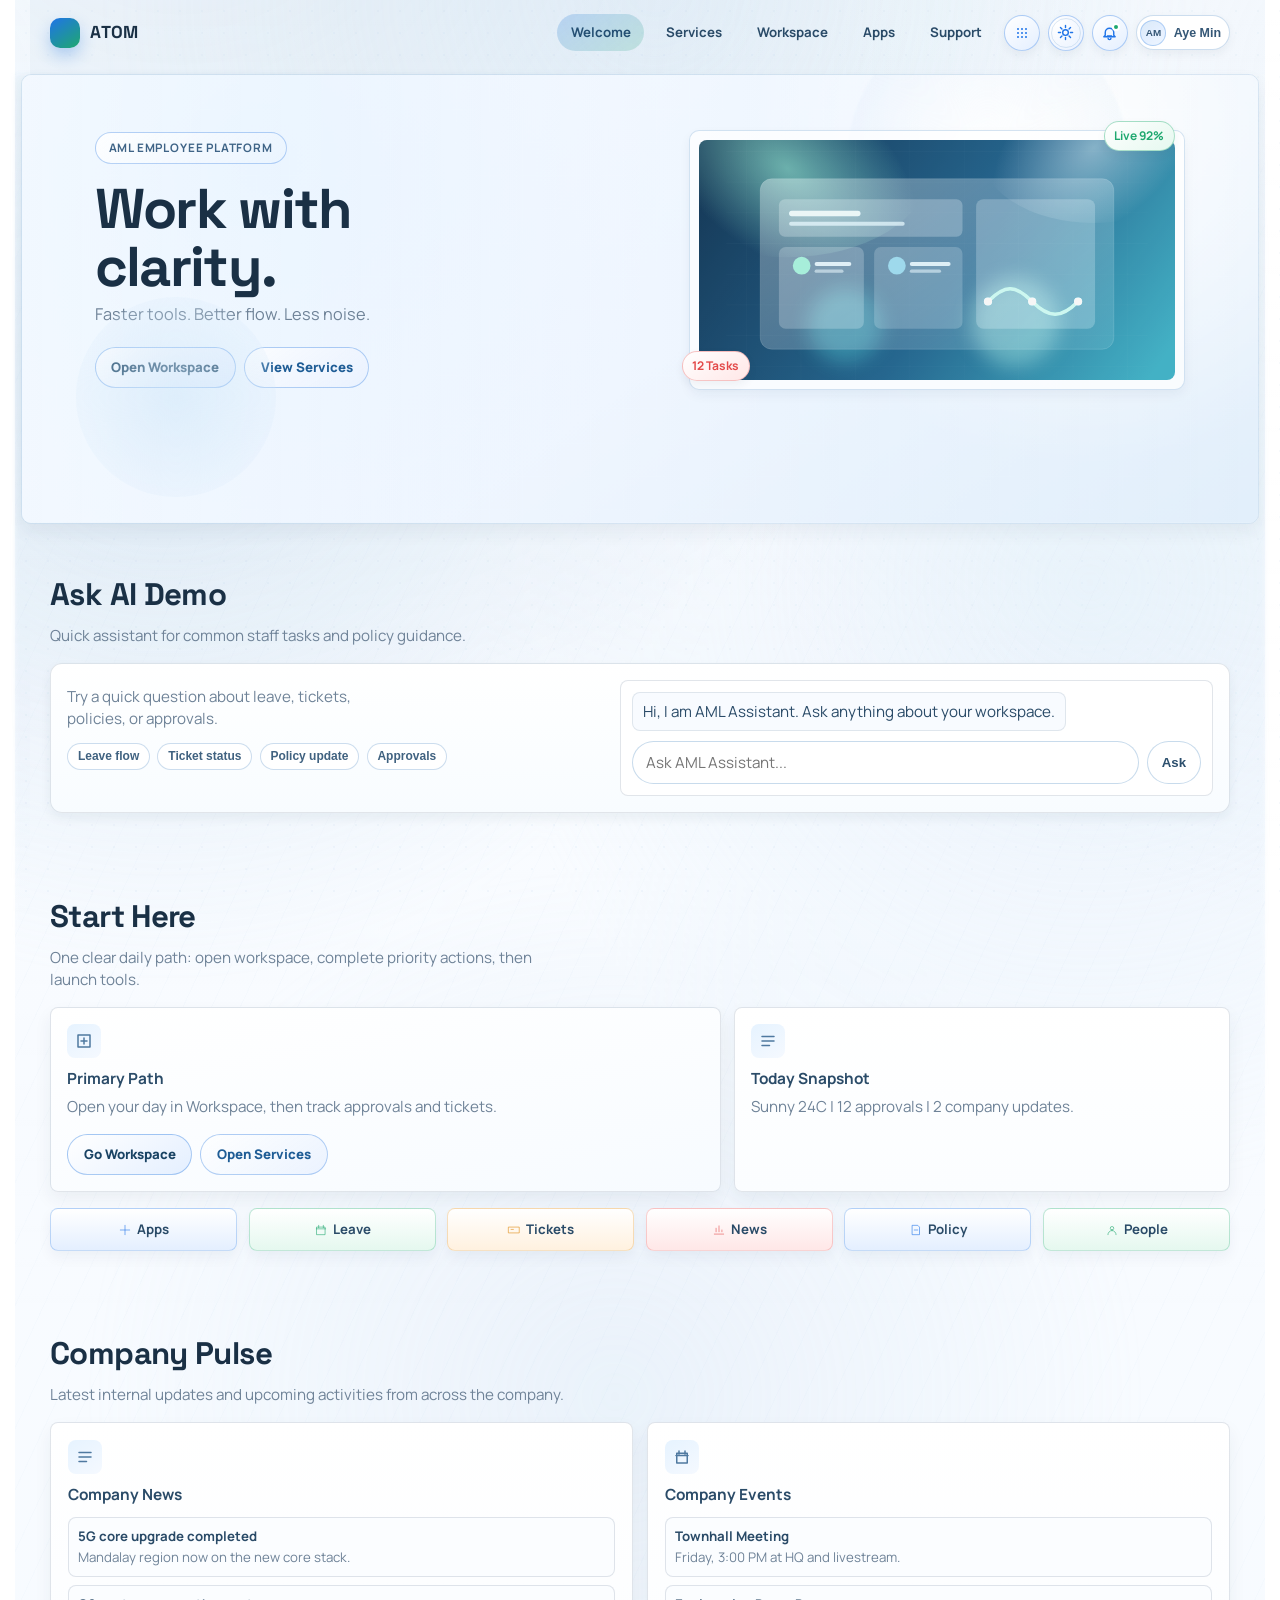
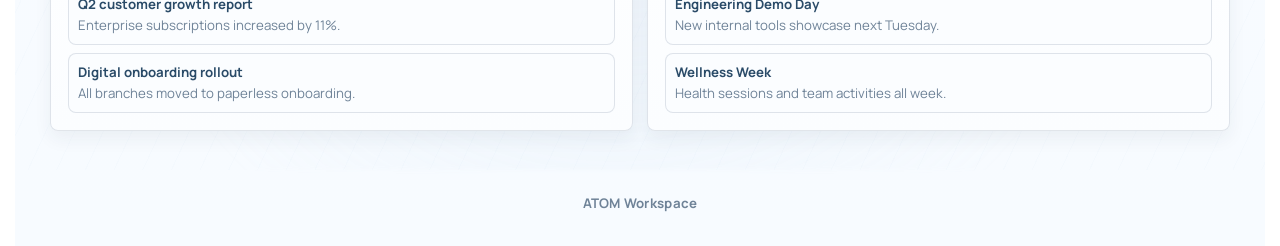
==== index.html @ 91ef8c48 "V1" ====
﻿<!DOCTYPE html>
<html lang="en">
<head>
  <meta charset="UTF-8" />
  <meta name="viewport" content="width=device-width, initial-scale=1.0" />
  <title>ATOM | Welcome</title>
  <link rel="preconnect" href="https://fonts.googleapis.com" />
  <link rel="preconnect" href="https://fonts.gstatic.com" crossorigin />
  <link href="https://fonts.googleapis.com/css2?family=Manrope:wght@500;600;700;800&family=Space+Grotesk:wght@600;700&display=swap" rel="stylesheet" />
  <link rel="stylesheet" href="styles.css" />
</head>
<body data-page="home">
  <header class="topbar" id="topbar">
    <div class="container nav-wrap">
      <a class="brand" href="index.html" aria-label="ATOM home">
        <span class="brand-mark" aria-hidden="true"></span>
        <span>ATOM</span>
      </a>
      <div class="nav-actions">
        <nav class="nav-links" aria-label="Main">
          <a data-link="home" href="index.html">Welcome</a>
          <a data-link="services" href="services.html">Services</a>
          <a data-link="workspace" href="workspace.html">Workspace</a>
          <a data-link="apps" href="apps.html">Apps</a>
          <a data-link="support" href="support.html">Support</a>
        </nav>
        <div class="nav-right" aria-label="Account">
          <button class="icon-btn" type="button" aria-label="Notifications">
            <svg viewBox="0 0 24 24"><path d="M15 17H9m9-1v-4a6 6 0 1 0-12 0v4l-2 2h16l-2-2z"/><path d="M10 20a2 2 0 0 0 4 0"/></svg>
            <span class="icon-badge" aria-hidden="true"></span>
          </button>
          <button class="profile-chip" type="button" aria-label="Profile">
            <span class="profile-avatar">AM</span>
            <span class="profile-name">Aye Min</span>
          </button>
        </div>
      </div>
    </div>
  </header>

  <main>
    <section class="hero">
      <div class="container hero-inner hero-grid" data-reveal>
        <div>
          <p class="eyebrow">AML Employee Platform</p>
          <h1>Work with clarity.</h1>
          <p class="lead">Faster tools. Better flow. Less noise.</p>
          <div class="hero-actions">
            <a class="btn btn-light" href="workspace.html">Open Workspace</a>
            <a class="btn btn-ghost" href="services.html">View Services</a>
          </div>
        </div>
        <div class="hero-visual" data-reveal>
          <img src="assets/hero-welcome.svg" alt="AML premium workspace illustration" />
          <span class="float-chip top">Live 92%</span>
          <span class="float-chip bottom">12 Tasks</span>
        </div>
      </div>
    </section>

    <section class="section section-priority" data-reveal>
      <div class="container">
        <h2>Ask AI Demo</h2>
        <p class="section-note">Quick assistant for common staff tasks and policy guidance.</p>
        <div class="ai-demo">
          <div class="ai-layout">
            <div class="ai-side">
              <p>Try a quick question about leave, tickets, policies, or approvals.</p>
              <div class="prompt-row">
                <button class="prompt-btn" data-ai-prompt="How do I submit leave?">Leave flow</button>
                <button class="prompt-btn" data-ai-prompt="What is my ticket status?">Ticket status</button>
                <button class="prompt-btn" data-ai-prompt="Show policy update.">Policy update</button>
                <button class="prompt-btn" data-ai-prompt="Any approvals pending?">Approvals</button>
              </div>
            </div>
            <div class="ai-chat">
              <div class="ai-log" data-ai-log>
                <div class="ai-msg bot">Hi, I am AML Assistant. Ask anything about your workspace.</div>
              </div>
              <form class="ai-form" data-ai-form>
                <input data-ai-input type="text" placeholder="Ask AML Assistant..." />
                <button type="submit">Ask</button>
              </form>
            </div>
          </div>
        </div>
      </div>
    </section>

    <section class="section section-standard" data-reveal>
      <div class="container">
        <h2>Start Here</h2>
        <p class="section-note">One clear daily path: open workspace, complete priority actions, then launch tools.</p>
        <div class="start-grid">
          <article class="card start-card tilt">
            <div class="icon-wrap">
              <svg viewBox="0 0 24 24"><path d="M4 4h16v16H4zM8 12h8M12 8v8"/></svg>
            </div>
            <h3>Primary Path</h3>
            <p>Open your day in Workspace, then track approvals and tickets.</p>
            <div class="card-actions">
              <a class="btn btn-light" href="workspace.html">Go Workspace</a>
              <a class="btn btn-ghost" href="services.html">Open Services</a>
            </div>
          </article>
          <article class="card tilt">
            <div class="icon-wrap">
              <svg viewBox="0 0 24 24"><path d="M4 6h16M4 12h16M4 18h10"/></svg>
            </div>
            <h3>Today Snapshot</h3>
            <p>Sunny 24C | 12 approvals | 2 company updates.</p>
          </article>
        </div>
        <div class="chips section-offset-sm">
          <span class="chip">
            <svg viewBox="0 0 24 24"><path d="M4 12h16M12 4v16"/></svg>
            Apps
          </span>
          <span class="chip">
            <svg viewBox="0 0 24 24"><path d="M8 4v4M16 4v4M4 10h16M5 7h14v13H5z"/></svg>
            Leave
          </span>
          <span class="chip">
            <svg viewBox="0 0 24 24"><path d="M3 7h18v10H3zM7 11h4"/></svg>
            Tickets
          </span>
          <span class="chip">
            <svg viewBox="0 0 24 24"><path d="M4 19h16M7 15V9M12 15V5M17 15v-3"/></svg>
            News
          </span>
          <span class="chip">
            <svg viewBox="0 0 24 24"><path d="M6 4h9l3 3v13H6zM9 12h6"/></svg>
            Policy
          </span>
          <span class="chip">
            <svg viewBox="0 0 24 24"><path d="M12 12a3 3 0 1 0 0-6 3 3 0 0 0 0 6zM5 20a7 7 0 0 1 14 0"/></svg>
            People
          </span>
        </div>
      </div>
    </section>

    <section class="section section-standard" data-reveal>
      <div class="container">
        <h2>Company Pulse</h2>
        <p class="section-note">Latest internal updates and upcoming activities from across the company.</p>
        <div class="pulse-grid">
          <article class="card pulse-card tilt">
            <div class="icon-wrap">
              <svg viewBox="0 0 24 24"><path d="M4 6h16M4 12h16M4 18h10"/></svg>
            </div>
            <h3>Company News</h3>
            <ul class="pulse-list">
              <li><strong>5G core upgrade completed</strong><span>Mandalay region now on the new core stack.</span></li>
              <li><strong>Q2 customer growth report</strong><span>Enterprise subscriptions increased by 11%.</span></li>
              <li><strong>Digital onboarding rollout</strong><span>All branches moved to paperless onboarding.</span></li>
            </ul>
          </article>
          <article class="card pulse-card tilt">
            <div class="icon-wrap">
              <svg viewBox="0 0 24 24"><path d="M8 4v4M16 4v4M4 10h16M5 7h14v13H5z"/></svg>
            </div>
            <h3>Company Events</h3>
            <ul class="pulse-list">
              <li><strong>Townhall Meeting</strong><span>Friday, 3:00 PM at HQ and livestream.</span></li>
              <li><strong>Engineering Demo Day</strong><span>New internal tools showcase next Tuesday.</span></li>
              <li><strong>Wellness Week</strong><span>Health sessions and team activities all week.</span></li>
            </ul>
          </article>
        </div>
      </div>
    </section>

  </main>

  <footer class="footer">
    <div class="container">
      <p>ATOM Workspace</p>
    </div>
  </footer>

  <script src="main.js"></script>
</body>
</html>
---- styles.css ----
﻿:root {
  color-scheme: light;
  --ink-950: #1a3045;
  --ink-800: #2a4b68;
  --muted: #6f8398;
  --bg: #f8fbff;
  --surface: #ffffff;
  --line: rgba(42, 75, 104, 0.14);
  --brand-a: #85afd6;
  --brand-b: #c9dff3;
  --brand-c: #eef6ff;
  --accent-1: #1f74e8;
  --accent-1-soft: #e4efff;
  --accent-2: #1fa86f;
  --accent-2-soft: #e5f8ef;
  --accent-3: #df8a12;
  --accent-3-soft: #fff1df;
  --accent-4: #e34a4a;
  --accent-4-soft: #ffe7e7;
  --shadow-lg: 0 12px 24px rgba(22, 44, 66, 0.08);
  --shadow-sm: 0 5px 12px rgba(22, 44, 66, 0.06);
  --radius-xl: 20px;
  --radius-lg: 12px;
  --radius-md: 8px;
  --radius-pill: 999px;
  --space-1: 0.25rem;
  --space-2: 0.5rem;
  --space-3: 0.75rem;
  --space-4: 1rem;
  --space-5: 1.25rem;
  --space-6: 1.5rem;
  --space-8: 2rem;
  --section-space: 2.5rem;
  --text-xs: 0.75rem;
  --text-sm: 0.83rem;
  --text-md: 0.95rem;
  --text-lg: 1.02rem;
  --max: 1180px;
}

* {
  box-sizing: border-box;
}

html,
body {
  margin: 0;
  padding: 0;
}

html {
  scroll-behavior: smooth;
  scrollbar-gutter: stable both-edges;
}

body {
  font-family: "Manrope", "Segoe UI", sans-serif;
  color: var(--ink-950);
  background:
    radial-gradient(circle at 10% -8%, rgba(133, 175, 214, 0.22), transparent 34%),
    radial-gradient(circle at 92% 4%, rgba(201, 223, 243, 0.26), transparent 33%),
    linear-gradient(180deg, #fcfeff 0%, var(--bg) 56%, #f7fbff 100%);
  background-size: 120% 120%, 120% 120%, 100% 100%;
  animation: bgShift 22s ease-in-out infinite alternate;
  line-height: 1.45;
  overflow-x: hidden;
}

body::before {
  content: "";
  position: fixed;
  inset: -24% -12% auto -12%;
  height: 46vh;
  background: radial-gradient(circle, rgba(180, 209, 235, 0.28), transparent 65%);
  filter: blur(28px);
  pointer-events: none;
  z-index: -1;
  will-change: transform;
  transform: translateZ(0);
}

body::after {
  content: "";
  position: fixed;
  inset: 0;
  background-image:
    linear-gradient(180deg, rgba(255, 255, 255, 0.2), rgba(255, 255, 255, 0)),
    radial-gradient(circle, rgba(133, 175, 214, 0.16) 1px, transparent 1px);
  background-size: 100% 100%, 22px 22px;
  opacity: 0.42;
  pointer-events: none;
  z-index: -1;
  animation: dotDrift 38s linear infinite;
  will-change: transform;
  transform: translateZ(0);
}

main {
  position: relative;
  isolation: isolate;
}

main::before {
  content: "";
  position: absolute;
  inset: 0;
  pointer-events: none;
  z-index: -1;
  background:
    radial-gradient(circle at 12% 18%, rgba(161, 197, 229, 0.3), transparent 34%),
    radial-gradient(circle at 86% 30%, rgba(202, 226, 245, 0.32), transparent 38%),
    radial-gradient(circle at 48% 78%, rgba(188, 213, 235, 0.22), transparent 36%);
  filter: blur(2px);
  animation: auroraFlow 28s ease-in-out infinite alternate;
  will-change: transform;
  transform: translateZ(0);
}

main::after {
  content: "";
  position: absolute;
  inset: 0;
  pointer-events: none;
  z-index: -1;
  background:
    linear-gradient(180deg, rgba(255, 255, 255, 0.28), rgba(255, 255, 255, 0) 74%),
    repeating-linear-gradient(
      115deg,
      rgba(133, 175, 214, 0.06) 0,
      rgba(133, 175, 214, 0.06) 1px,
      transparent 1px,
      transparent 26px
    );
  opacity: 0.5;
  animation: textureShift 46s linear infinite;
  will-change: transform;
  transform: translateZ(0);
}

html.theme-ready *,
html.theme-ready *::before,
html.theme-ready *::after {
  transition:
    background-color 260ms ease,
    color 260ms ease,
    border-color 260ms ease,
    box-shadow 260ms ease,
    filter 260ms ease;
}

body.is-scrolling::before,
body.is-scrolling::after,
body.is-scrolling main::before,
body.is-scrolling main::after,
body.is-scrolling .hero::before,
body.is-scrolling .hero-inner::before,
body.is-scrolling .hero-inner::after,
body.is-scrolling .float-chip,
body.is-scrolling .icon-wrap svg,
body.is-scrolling .chip svg,
body.is-scrolling .apps-btn svg circle {
  animation-play-state: paused !important;
}

body.is-scrolling .topbar.scrolled {
  backdrop-filter: none;
}

body.is-scrolling [data-reveal] {
  transition: none !important;
}

a {
  color: inherit;
  text-decoration: none;
}

p {
  font-size: var(--text-md);
}

.container {
  width: min(var(--max), calc(100% - 2.2rem));
  margin-inline: auto;
}

.topbar {
  position: sticky;
  top: 0;
  z-index: 30;
  padding: 0.9rem 0;
  transition: background-color 0.25s ease, box-shadow 0.25s ease, backdrop-filter 0.25s ease;
}

.topbar.scrolled {
  background: rgba(250, 253, 255, 0.9);
  backdrop-filter: saturate(112%) blur(2px);
  box-shadow: 0 10px 22px rgba(26, 48, 69, 0.08);
}

.nav-wrap {
  display: flex;
  align-items: center;
  justify-content: space-between;
  gap: 1rem;
}

.brand {
  display: inline-flex;
  align-items: center;
  gap: 0.65rem;
  font-family: "Space Grotesk", sans-serif;
  font-size: 1.08rem;
  font-weight: 700;
  letter-spacing: 0.02em;
}

.brand-mark {
  width: 30px;
  height: 30px;
  border-radius: 10px;
  background: linear-gradient(145deg, var(--accent-1), var(--accent-2));
  box-shadow: 0 8px 16px rgba(47, 125, 225, 0.32);
}

.nav-links {
  display: inline-flex;
  align-items: center;
  gap: 0.55rem;
}

.nav-actions {
  display: inline-flex;
  align-items: center;
  gap: 0.58rem;
}

.nav-links a {
  padding: 0.55rem 0.82rem;
  border-radius: var(--radius-pill);
  font-weight: 700;
  font-size: var(--text-sm);
  color: var(--ink-800);
  transition: background-color 0.2s ease, color 0.2s ease;
}

.nav-links a.active,
.nav-links a:hover {
  background: linear-gradient(145deg, rgba(47, 125, 225, 0.24), rgba(31, 168, 111, 0.18));
  color: #244f73;
}

.nav-right {
  display: inline-flex;
  align-items: center;
  gap: 0.5rem;
  position: relative;
}

.icon-btn {
  width: 36px;
  height: 36px;
  border-radius: var(--radius-pill);
  border: 1px solid rgba(47, 125, 225, 0.35);
  background: linear-gradient(145deg, #ffffff, var(--accent-1-soft));
  color: var(--accent-1);
  display: grid;
  place-items: center;
  position: relative;
  box-shadow: 0 4px 10px rgba(26, 48, 69, 0.06);
  cursor: pointer;
}

.icon-btn svg {
  width: 17px;
  height: 17px;
  stroke: currentColor;
  fill: none;
  stroke-width: 2;
  stroke-linecap: round;
  stroke-linejoin: round;
}

.icon-btn.bell-btn svg {
  transform-origin: top center;
  animation: bellWobble 3.4s ease-in-out infinite;
}

.icon-badge {
  position: absolute;
  width: 8px;
  height: 8px;
  top: 7px;
  right: 7px;
  border-radius: var(--radius-pill);
  background: var(--accent-2);
  border: 2px solid #fff;
}

.icon-btn.bell-btn .icon-badge {
  animation: badgePulse 2s ease-in-out infinite;
}

.apps-btn svg {
  width: 16px;
  height: 16px;
  fill: currentColor;
  stroke: none;
}

.apps-btn svg circle {
  animation: iconPulse 3.8s ease-in-out infinite;
}

.apps-btn svg circle:nth-child(2n) {
  animation-delay: 0.35s;
}

.theme-btn {
  overflow: hidden;
  background:
    radial-gradient(circle at 22% 24%, rgba(255, 255, 255, 0.95), rgba(232, 240, 255, 0.9)),
    linear-gradient(145deg, #ffffff, #f2f8ff);
}

.theme-btn::before {
  content: "";
  position: absolute;
  inset: 2px;
  border-radius: inherit;
  border: 1px solid rgba(133, 175, 214, 0.3);
  pointer-events: none;
  opacity: 0.95;
}

.theme-btn .theme-icon {
  transition: transform 320ms ease, opacity 320ms ease;
}

.theme-btn.switching .theme-icon {
  transform: rotate(130deg) scale(0.8);
  opacity: 0.45;
}

.theme-btn.switching::before {
  animation: iconPulse 0.45s ease;
}

.profile-chip {
  display: inline-flex;
  align-items: center;
  gap: 0.45rem;
  border: 1px solid rgba(133, 175, 214, 0.42);
  background: #fff;
  border-radius: var(--radius-pill);
  padding: 0.22rem 0.5rem 0.22rem 0.22rem;
  color: #355776;
  box-shadow: 0 4px 10px rgba(26, 48, 69, 0.06);
  cursor: pointer;
}

.profile-avatar {
  width: 26px;
  height: 26px;
  border-radius: var(--radius-pill);
  display: grid;
  place-items: center;
  font-size: 0.62rem;
  font-weight: 800;
  color: #355776;
  background: linear-gradient(145deg, #dbeaf8, var(--accent-1-soft) 52%, #eef6ff);
  border: 1px solid rgba(47, 125, 225, 0.3);
}

.profile-name {
  font-size: 0.78rem;
  font-weight: 700;
}

.nav-panel {
  position: absolute;
  top: calc(100% + 0.55rem);
  right: 0;
  width: 280px;
  border-radius: 8px;
  border: 1px solid rgba(133, 175, 214, 0.42);
  background: #ffffff;
  box-shadow: 0 10px 24px rgba(26, 48, 69, 0.1);
  padding: 0.58rem;
  display: grid;
  gap: 0.45rem;
  z-index: 60;
}

.nav-panel[hidden] {
  display: none;
}

.panel-title {
  margin: 0;
  padding: 0.25rem 0.35rem 0;
  font-size: var(--text-xs);
  font-weight: 800;
  letter-spacing: 0.04em;
  text-transform: uppercase;
  color: #6583a0;
}

.notif-item {
  border: 1px solid var(--line);
  border-radius: 7px;
  padding: 0.52rem 0.58rem;
  background: #fbfdff;
}

.notif-item strong {
  display: block;
  font-size: 0.82rem;
  color: #2b4c69;
}

.notif-item span {
  display: block;
  margin-top: 0.15rem;
  color: var(--muted);
  font-size: 0.77rem;
}

.menu-item {
  border: 1px solid var(--line);
  border-radius: 7px;
  background: #fff;
  color: #355776;
  text-align: left;
  padding: 0.56rem 0.62rem;
  font: inherit;
  font-size: var(--text-sm);
  font-weight: 700;
  cursor: pointer;
}

.menu-item:hover {
  background: #f4f9ff;
}

.apps-panel {
  width: 336px;
}

.apps-mini-grid {
  display: grid;
  grid-template-columns: repeat(3, minmax(0, 1fr));
  gap: 0.42rem;
}

.app-shortcut {
  display: flex;
  flex-direction: column;
  align-items: center;
  justify-content: center;
  gap: 0.28rem;
  border: 1px solid var(--line);
  border-radius: 8px;
  background: linear-gradient(180deg, #fbfdff 0%, #f6faff 100%);
  padding: 0.62rem 0.45rem;
  transition: transform 0.2s ease, background-color 0.2s ease, border-color 0.2s ease;
}

.app-shortcut:hover {
  transform: translateY(-1px);
  background: #eef7ff;
  border-color: rgba(47, 125, 225, 0.48);
}

.app-icon {
  width: 30px;
  height: 30px;
  border-radius: 7px;
  border: 1px solid rgba(47, 125, 225, 0.42);
  background: linear-gradient(145deg, var(--accent-1-soft), #f5faff);
  color: var(--accent-1);
  display: grid;
  place-items: center;
  font-size: 0.64rem;
  font-weight: 800;
  letter-spacing: 0.03em;
}

.app-label {
  color: var(--ink-800);
  font-size: 0.76rem;
  font-weight: 700;
  text-align: center;
  line-height: 1.2;
}

.app-desc {
  color: var(--muted);
  font-size: 0.68rem;
  line-height: 1.1;
}

.app-shortcut.compact {
  min-height: 90px;
}

.app-shortcut.compact .app-desc {
  display: none;
}

.apps-all-link {
  display: flex;
  text-align: center;
  justify-content: center;
}

.apps-board {
  border: 1px solid var(--line);
  background: linear-gradient(180deg, #ffffff 0%, #f9fcff 100%);
  border-radius: var(--radius-lg);
  padding: 1rem;
  box-shadow: var(--shadow-sm);
}

.apps-catalog {
  display: grid;
  grid-template-columns: repeat(5, minmax(0, 1fr));
  gap: 0.62rem;
}

.app-shortcut.large {
  min-height: 128px;
  padding: 0.86rem 0.55rem;
}

.app-shortcut.large .app-icon {
  width: 34px;
  height: 34px;
  font-size: 0.67rem;
}

.app-shortcut.large .app-label {
  font-size: 0.8rem;
}

.app-shortcut.large .app-desc {
  display: block;
  text-align: center;
}

.app-shortcut:nth-child(4n + 1) .app-icon {
  border-color: rgba(47, 125, 225, 0.44);
  background: linear-gradient(145deg, var(--accent-1-soft), #f5faff);
  color: var(--accent-1);
}

.app-shortcut:nth-child(4n + 2) .app-icon {
  border-color: rgba(31, 168, 111, 0.4);
  background: linear-gradient(145deg, var(--accent-2-soft), #f1fff8);
  color: var(--accent-2);
}

.app-shortcut:nth-child(4n + 3) .app-icon {
  border-color: rgba(220, 138, 26, 0.36);
  background: linear-gradient(145deg, var(--accent-3-soft), #fff8ef);
  color: var(--accent-3);
}

.app-shortcut:nth-child(4n + 4) .app-icon {
  border-color: rgba(226, 85, 85, 0.38);
  background: linear-gradient(145deg, var(--accent-4-soft), #fff3f3);
  color: var(--accent-4);
}

.hero {
  min-height: 50vh;
  border-radius: 10px;
  margin-top: 0.55rem;
  margin-inline: 0.35rem;
  overflow: hidden;
  box-shadow: 0 8px 18px rgba(26, 48, 69, 0.06);
  position: relative;
  isolation: isolate;
  border: 1px solid rgba(133, 175, 214, 0.24);
}

.hero::before {
  content: "";
  position: absolute;
  inset: 0;
  background:
    radial-gradient(circle at 20% 20%, rgba(232, 244, 255, 0.9), transparent 38%),
    radial-gradient(circle at 86% 12%, rgba(255, 255, 255, 0.9), transparent 30%),
    linear-gradient(145deg, #f7fbff 0%, #eef6ff 56%, #e2effb 100%);
  animation: heroDrift 24s ease-in-out infinite alternate;
  will-change: transform;
  transform: translateZ(0);
}

.hero::after {
  content: "";
  position: absolute;
  inset: 0;
  background: linear-gradient(90deg, rgba(255, 255, 255, 0.12), rgba(255, 255, 255, 0));
  pointer-events: none;
}

.hero-inner {
  position: relative;
  z-index: 1;
  color: var(--ink-950);
  padding: clamp(2.2rem, 4.3vw, 3.9rem) clamp(1.35rem, 3.8vw, 2.8rem);
}

.hero-inner::before,
.hero-inner::after {
  content: "";
  position: absolute;
  border-radius: 50%;
  pointer-events: none;
  z-index: 0;
  will-change: transform, opacity;
  transform: translateZ(0);
}

.hero-inner::before {
  width: clamp(150px, 22vw, 280px);
  height: clamp(150px, 22vw, 280px);
  right: clamp(4%, 8vw, 14%);
  top: clamp(-16%, -6vw, -6%);
  background: radial-gradient(circle, rgba(255, 255, 255, 0.8), rgba(182, 212, 239, 0.08) 70%);
  filter: blur(1px);
  animation: heroSpark 12s ease-in-out infinite;
}

.hero-inner::after {
  width: clamp(110px, 16vw, 200px);
  height: clamp(110px, 16vw, 200px);
  left: clamp(-4%, 2vw, 8%);
  bottom: clamp(-14%, -5vw, -2%);
  background: radial-gradient(circle, rgba(211, 232, 249, 0.62), rgba(211, 232, 249, 0));
  animation: heroSpark 14s ease-in-out infinite reverse;
}

.hero-grid {
  display: grid;
  grid-template-columns: 1.1fr 0.95fr;
  gap: 1.2rem;
  align-items: center;
  position: relative;
  z-index: 1;
}

.eyebrow {
  display: inline-flex;
  align-items: center;
  gap: 0.38rem;
  margin: 0;
  padding: 0.4rem 0.8rem;
  border-radius: var(--radius-pill);
  font-size: 0.73rem;
  font-weight: 700;
  letter-spacing: 0.07em;
  text-transform: uppercase;
  border: 1px solid rgba(47, 125, 225, 0.34);
  background: linear-gradient(145deg, rgba(255, 255, 255, 0.86), rgba(233, 243, 255, 0.72));
  color: #3f6487;
}

h1 {
  margin: 1rem 0 0.5rem;
  font-family: "Space Grotesk", sans-serif;
  font-size: clamp(2rem, 4.4vw, 3.5rem);
  letter-spacing: -0.03em;
  line-height: 1.03;
  max-width: 12ch;
}

.lead {
  margin: 0;
  max-width: 33ch;
  color: var(--muted);
  font-size: var(--text-lg);
}

.hero-actions {
  margin-top: var(--space-5);
  display: flex;
  flex-wrap: wrap;
  gap: var(--space-2);
}

.btn {
  display: inline-flex;
  align-items: center;
  justify-content: center;
  border-radius: var(--radius-pill);
  padding: 0.62rem 0.98rem;
  font-weight: 800;
  font-size: var(--text-sm);
  transition: transform 0.2s ease;
}

.btn:hover {
  transform: translateY(-1px);
}

.btn-light {
  color: #194364;
  background: linear-gradient(145deg, #ffffff, var(--accent-1-soft));
  border: 1px solid rgba(47, 125, 225, 0.4);
}

.btn-ghost {
  color: #1f5d96;
  border: 1px solid rgba(47, 125, 225, 0.36);
  background: linear-gradient(145deg, rgba(255, 255, 255, 0.72), rgba(232, 240, 255, 0.82));
}

.hero-visual {
  position: relative;
  border-radius: 10px;
  padding: 0.55rem;
  border: 1px solid rgba(133, 175, 214, 0.35);
  background: rgba(255, 255, 255, 0.7);
  box-shadow: 0 5px 12px rgba(26, 48, 69, 0.05);
}

.hero-visual img {
  width: 100%;
  height: 240px;
  object-fit: cover;
  border-radius: 8px;
  display: block;
  filter: saturate(0.6) hue-rotate(-8deg) brightness(1.1) contrast(0.93);
}

.float-chip {
  position: absolute;
  display: inline-flex;
  align-items: center;
  gap: 0.35rem;
  border-radius: var(--radius-pill);
  padding: 0.34rem 0.58rem;
  font-size: var(--text-xs);
  font-weight: 700;
  background: linear-gradient(145deg, rgba(255, 255, 255, 0.95), rgba(233, 243, 255, 0.86));
  color: #2c4d6b;
  border: 1px solid rgba(47, 125, 225, 0.34);
  box-shadow: 0 4px 10px rgba(26, 48, 69, 0.06);
  will-change: transform;
}

.float-chip.top {
  top: -10px;
  right: 10px;
  animation: chipFloatTop 7.2s ease-in-out infinite;
  color: var(--accent-2);
  border-color: rgba(31, 168, 111, 0.36);
  background: linear-gradient(145deg, #ffffff, var(--accent-2-soft));
}

.float-chip.bottom {
  bottom: 8px;
  left: -8px;
  animation: chipFloatBottom 8s ease-in-out infinite;
  animation-delay: 0.45s;
  color: var(--accent-4);
  border-color: rgba(226, 85, 85, 0.32);
  background: linear-gradient(145deg, #ffffff, var(--accent-4-soft));
}

.section {
  padding: var(--section-space) 0;
  content-visibility: auto;
  contain-intrinsic-size: 1px 760px;
}

.section-priority {
  padding-top: calc(var(--section-space) + var(--space-2));
}

.section-standard {
  padding-top: var(--section-space);
}

.section.roomy {
  padding-top: calc(var(--section-space) + var(--space-2));
}

h2 {
  margin: 0 0 var(--space-2);
  font-family: "Space Grotesk", sans-serif;
  font-size: clamp(1.38rem, 2.5vw, 1.95rem);
  letter-spacing: -0.02em;
}

.section-note {
  margin: 0 0 var(--space-4);
  color: var(--muted);
  font-size: var(--text-md);
  max-width: 58ch;
}

.grid {
  display: grid;
  gap: 0.85rem;
}

.cards-2 {
  grid-template-columns: repeat(2, minmax(0, 1fr));
}

.cards-3 {
  grid-template-columns: repeat(3, minmax(0, 1fr));
}

.cards-4 {
  grid-template-columns: repeat(4, minmax(0, 1fr));
}

.card {
  padding: 1rem;
  border-radius: var(--radius-md);
  background: linear-gradient(180deg, #ffffff 0%, #fbfdff 100%);
  border: 1px solid var(--line);
  box-shadow: 0 8px 18px rgba(26, 48, 69, 0.06);
  transition: transform 0.2s ease, box-shadow 0.2s ease;
}

.card:hover {
  transform: translateY(-2px);
  box-shadow: 0 12px 24px rgba(26, 48, 69, 0.1);
}

.icon-wrap {
  width: 34px;
  height: 34px;
  border-radius: 8px;
  display: grid;
  place-items: center;
  margin-bottom: 0.62rem;
  background: linear-gradient(145deg, #e6f3ff, #f5f9ff);
  color: #4f79a0;
}

.icon-wrap svg {
  width: 18px;
  height: 18px;
  stroke-width: 2;
  stroke: currentColor;
  fill: none;
  stroke-linecap: round;
  stroke-linejoin: round;
}

.grid .card:nth-child(odd) .icon-wrap svg {
  animation: iconFloat 5.6s ease-in-out infinite;
}

.grid .card:nth-child(3n) .icon-wrap svg {
  animation-delay: 0.9s;
}

.grid .card:nth-child(4n + 1) .icon-wrap {
  background: linear-gradient(145deg, var(--accent-1-soft), #dff0ff 60%, #f4fbff);
  color: var(--accent-1);
}

.grid .card:nth-child(4n + 2) .icon-wrap {
  background: linear-gradient(145deg, var(--accent-2-soft), #dcf8ee 60%, #f2fffb);
  color: var(--accent-2);
}

.grid .card:nth-child(4n + 3) .icon-wrap {
  background: linear-gradient(145deg, var(--accent-3-soft), #ffeede 60%, #fffaf4);
  color: var(--accent-3);
}

.grid .card:nth-child(4n + 4) .icon-wrap {
  background: linear-gradient(145deg, var(--accent-4-soft), #ffe9e9 60%, #fff7f7);
  color: var(--accent-4);
}

.card h3 {
  margin: 0;
  font-size: 0.96rem;
  color: var(--ink-800);
}

.card p {
  margin: 0.34rem 0 0;
  color: var(--muted);
  font-size: var(--text-md);
}

.chips {
  display: grid;
  grid-template-columns: repeat(6, minmax(0, 1fr));
  gap: 0.7rem;
}

.chip {
  padding: 0.68rem 0.66rem;
  border-radius: 8px;
  background: var(--surface);
  border: 1px solid var(--line);
  color: var(--ink-800);
  font-weight: 700;
  font-size: var(--text-sm);
  display: flex;
  align-items: center;
  justify-content: center;
  gap: 0.32rem;
  box-shadow: 0 6px 14px rgba(26, 48, 69, 0.05);
}

.chips .chip:nth-child(4n + 1) {
  background: linear-gradient(180deg, #ffffff, var(--accent-1-soft));
  border-color: rgba(47, 125, 225, 0.28);
}

.chips .chip:nth-child(4n + 2) {
  background: linear-gradient(180deg, #ffffff, var(--accent-2-soft));
  border-color: rgba(31, 168, 111, 0.27);
}

.chips .chip:nth-child(4n + 3) {
  background: linear-gradient(180deg, #ffffff, var(--accent-3-soft));
  border-color: rgba(220, 138, 26, 0.26);
}

.chips .chip:nth-child(4n + 4) {
  background: linear-gradient(180deg, #ffffff, var(--accent-4-soft));
  border-color: rgba(226, 85, 85, 0.26);
}

.chip svg {
  width: 14px;
  height: 14px;
  stroke: #6f92b2;
  fill: none;
  stroke-linecap: round;
  stroke-linejoin: round;
}

.chips .chip:nth-child(3n + 1) svg,
.chips .chip:nth-child(5n + 2) svg {
  animation: iconPulse 4.4s ease-in-out infinite;
}

.chips .chip:nth-child(5n + 2) svg {
  animation-delay: 0.6s;
}

.chips .chip:nth-child(4n + 1) svg {
  stroke: var(--accent-1);
}

.chips .chip:nth-child(4n + 2) svg {
  stroke: var(--accent-2);
}

.chips .chip:nth-child(4n + 3) svg {
  stroke: var(--accent-3);
}

.chips .chip:nth-child(4n + 4) svg {
  stroke: var(--accent-4);
}

.media-grid {
  display: grid;
  grid-template-columns: 1.1fr 0.9fr;
  gap: 0.85rem;
}

.start-grid {
  display: grid;
  grid-template-columns: 1.15fr 0.85fr;
  gap: 0.85rem;
}

.start-card {
  background: linear-gradient(170deg, #ffffff 0%, #f7fbff 100%);
}

.card-actions {
  margin-top: var(--space-4);
  display: flex;
  gap: var(--space-2);
  flex-wrap: wrap;
}

.section-offset-sm {
  margin-top: var(--space-4);
}

.pulse-grid {
  display: grid;
  grid-template-columns: repeat(2, minmax(0, 1fr));
  gap: 0.85rem;
}

.pulse-card {
  padding: 1.05rem;
}

.pulse-list {
  list-style: none;
  margin: 0.7rem 0 0;
  padding: 0;
  display: grid;
  gap: 0.52rem;
}

.pulse-list li {
  border: 1px solid var(--line);
  border-radius: 8px;
  padding: 0.54rem 0.58rem;
  background: #fbfdff;
}

.pulse-list li strong {
  display: block;
  color: var(--ink-800);
  font-size: var(--text-sm);
}

.pulse-list li span {
  display: block;
  margin-top: 0.12rem;
  color: var(--muted);
  font-size: var(--text-sm);
}

.media-card {
  border-radius: var(--radius-lg);
  overflow: hidden;
  border: 1px solid var(--line);
  box-shadow: var(--shadow-sm);
  background: #fff;
}

.media-card img {
  width: 100%;
  height: 220px;
  object-fit: cover;
  display: block;
  filter: saturate(0.7) brightness(1.06) contrast(0.95);
}

.media-copy {
  padding: 0.9rem 1rem 1rem;
}

.media-copy h3 {
  margin: 0;
  color: var(--ink-800);
  font-size: 0.96rem;
}

.media-copy p {
  margin: 0.32rem 0 0;
  color: var(--muted);
  font-size: var(--text-md);
}

.panel {
  padding: 1.2rem;
  border-radius: var(--radius-lg);
  background: linear-gradient(170deg, #ffffff 0%, #f6fbff 100%);
  border: 1px solid var(--line);
  box-shadow: var(--shadow-sm);
}

.panel h2 {
  margin: 0 0 var(--space-2);
}

.panel .section-note {
  margin: 0 0 var(--space-3);
  font-size: var(--text-sm);
  max-width: 40ch;
}

.panel p {
  margin: 0;
  color: var(--muted);
}

.map-stats {
  margin-top: 0.85rem;
  display: grid;
  grid-template-columns: repeat(2, minmax(0, 1fr));
  gap: 0.55rem;
}

.stat-pill {
  border: 1px solid var(--line);
  border-radius: 8px;
  background: #fbfdff;
  padding: 0.54rem 0.58rem;
}

.stat-pill strong {
  display: block;
  color: var(--ink-800);
  font-size: 1.02rem;
  line-height: 1.1;
}

.stat-pill span {
  display: block;
  margin-top: 0.1rem;
  color: var(--muted);
  font-size: var(--text-xs);
}

.meter {
  margin-top: 0.9rem;
  display: grid;
  gap: 0.5rem;
}

.meter div {
  height: 8px;
  border-radius: var(--radius-pill);
  background: rgba(26, 48, 69, 0.1);
  position: relative;
  overflow: hidden;
}

.meter span {
  position: absolute;
  inset: 0 auto 0 0;
  border-radius: inherit;
  background: linear-gradient(90deg, #8eb6da, #d3e6f6);
  animation: loadBar 1.6s ease;
}

.ai-demo {
  border-radius: var(--radius-lg);
  border: 1px solid var(--line);
  background: linear-gradient(180deg, #ffffff 0%, #f8fcff 100%);
  box-shadow: var(--shadow-sm);
  padding: 1rem;
}

.ai-layout {
  display: grid;
  grid-template-columns: 1fr 1.1fr;
  gap: 0.9rem;
  align-items: start;
}

.ai-side p {
  margin: 0.35rem 0 0;
  color: var(--muted);
  font-size: var(--text-md);
  max-width: 34ch;
}

.prompt-row {
  margin-top: 0.8rem;
  display: flex;
  flex-wrap: wrap;
  gap: 0.45rem;
}

.prompt-btn {
  border: 1px solid rgba(133, 175, 214, 0.42);
  background: #fff;
  color: #406280;
  border-radius: var(--radius-pill);
  padding: 0.36rem 0.62rem;
  font-size: var(--text-xs);
  font-weight: 700;
  cursor: pointer;
}

.prompt-btn:hover {
  background: rgba(133, 175, 214, 0.12);
}

.ai-chat {
  border-radius: 8px;
  border: 1px solid var(--line);
  background: #fff;
  padding: 0.7rem;
}

.ai-log {
  display: grid;
  gap: 0.5rem;
  max-height: 240px;
  overflow: auto;
  margin-bottom: 0.65rem;
}

.ai-msg {
  max-width: 90%;
  border-radius: 8px;
  padding: 0.48rem 0.62rem;
  font-size: var(--text-md);
  line-height: 1.4;
}

.ai-msg.user {
  margin-left: auto;
  background: #edf5fc;
  color: #2a4b68;
  border: 1px solid rgba(133, 175, 214, 0.35);
}

.ai-msg.bot {
  margin-right: auto;
  background: #f8fbff;
  color: var(--ink-800);
  border: 1px solid rgba(42, 75, 104, 0.12);
}

.ai-form {
  display: flex;
  gap: 0.5rem;
}

.ai-form input {
  width: 100%;
  border-radius: var(--radius-pill);
  border: 1px solid rgba(133, 175, 214, 0.45);
  background: #fff;
  padding: 0.58rem 0.8rem;
  font: inherit;
  font-size: var(--text-md);
  color: var(--ink-800);
  outline: none;
}

.ai-form input:focus {
  border-color: #94b9db;
  box-shadow: 0 0 0 3px rgba(148, 185, 219, 0.2);
}

.ai-form button {
  border: 1px solid rgba(133, 175, 214, 0.45);
  background: #fff;
  color: #2c4f6d;
  border-radius: var(--radius-pill);
  padding: 0.55rem 0.86rem;
  font-size: var(--text-sm);
  font-weight: 800;
  cursor: pointer;
}

.ai-form button:hover {
  background: #f1f7fd;
}

.footer {
  padding: 1.5rem 0 2rem;
}

.footer p {
  margin: 0;
  text-align: center;
  color: var(--muted);
  font-weight: 700;
  font-size: var(--text-sm);
  letter-spacing: 0.02em;
}

[data-reveal] {
  opacity: 0;
  transform: translateY(12px);
  transition: opacity 0.5s ease, transform 0.5s ease;
}

[data-reveal].show {
  opacity: 1;
  transform: translateY(0);
}

@keyframes bgShift {
  0% {
    background-position: 0% 0%, 100% 0%, 0% 0%;
  }
  100% {
    background-position: 5% 3%, 94% 2%, 0% 0%;
  }
}

@keyframes heroDrift {
  0% {
    transform: scale(1) translateX(0);
  }
  100% {
    transform: scale(1.03) translateX(-1%);
  }
}

@keyframes dotDrift {
  0% {
    transform: translate3d(0, 0, 0);
  }
  100% {
    transform: translate3d(-14px, 10px, 0);
  }
}

@keyframes auroraFlow {
  0% {
    transform: translate3d(0, 0, 0) scale(1);
  }
  100% {
    transform: translate3d(0, -26px, 0) scale(1.03);
  }
}

@keyframes textureShift {
  0% {
    transform: translate3d(0, 0, 0);
  }
  100% {
    transform: translate3d(-28px, 18px, 0);
  }
}

@keyframes loadBar {
  from {
    width: 0;
  }
}

@keyframes heroSpark {
  0%,
  100% {
    transform: translate3d(0, 0, 0) scale(1);
    opacity: 0.9;
  }
  50% {
    transform: translate3d(0, -6px, 0) scale(1.05);
    opacity: 0.62;
  }
}

@keyframes bellWobble {
  0%,
  84%,
  100% {
    transform: rotate(0deg);
  }
  88% {
    transform: rotate(-12deg);
  }
  92% {
    transform: rotate(10deg);
  }
  96% {
    transform: rotate(-6deg);
  }
}

@keyframes badgePulse {
  0%,
  100% {
    transform: scale(1);
    opacity: 1;
  }
  50% {
    transform: scale(1.15);
    opacity: 0.8;
  }
}

@keyframes iconFloat {
  0%,
  100% {
    transform: translateY(0);
  }
  50% {
    transform: translateY(-2px);
  }
}

@keyframes iconPulse {
  0%,
  100% {
    transform: scale(1);
  }
  50% {
    transform: scale(1.08);
  }
}

@keyframes chipFloatTop {
  0%,
  100% {
    transform: translate3d(0, 0, 0) rotate(0deg) scale(1);
  }
  20% {
    transform: translate3d(2px, -3px, 0) rotate(0.35deg) scale(1.008);
  }
  50% {
    transform: translate3d(0, -7px, 0) rotate(-0.25deg) scale(1.012);
  }
  80% {
    transform: translate3d(-2px, -3px, 0) rotate(0.2deg) scale(1.006);
  }
}

@keyframes chipFloatBottom {
  0%,
  100% {
    transform: translate3d(0, 0, 0) rotate(0deg) scale(1);
  }
  18% {
    transform: translate3d(-2px, 2px, 0) rotate(-0.3deg) scale(1.006);
  }
  50% {
    transform: translate3d(2px, -5px, 0) rotate(0.22deg) scale(1.012);
  }
  82% {
    transform: translate3d(3px, 1px, 0) rotate(-0.15deg) scale(1.006);
  }
}

[data-theme="dark"] {
  color-scheme: dark;
  --ink-950: #e3efff;
  --ink-800: #c9dbef;
  --muted: #98b0c9;
  --bg: #0b1321;
  --surface: #101a2b;
  --line: rgba(147, 179, 213, 0.24);
  --accent-1: #81b7ff;
  --accent-1-soft: #1e3558;
  --accent-2: #69d9a2;
  --accent-2-soft: #193a2f;
  --accent-3: #f6c06a;
  --accent-3-soft: #3f2f19;
  --accent-4: #ff8f8f;
  --accent-4-soft: #4a2525;
  --shadow-lg: 0 18px 36px rgba(2, 8, 14, 0.46);
  --shadow-sm: 0 8px 20px rgba(2, 8, 14, 0.34);
}

[data-theme="dark"] body {
  background:
    radial-gradient(circle at 10% -10%, rgba(82, 129, 176, 0.24), transparent 35%),
    radial-gradient(circle at 92% 6%, rgba(71, 109, 148, 0.24), transparent 32%),
    linear-gradient(180deg, #0a1220 0%, #0b1423 54%, #0a1320 100%);
}

[data-theme="dark"] body::before {
  background: radial-gradient(circle, rgba(57, 92, 126, 0.32), transparent 66%);
}

[data-theme="dark"] body::after {
  background-image:
    linear-gradient(180deg, rgba(10, 20, 33, 0.25), rgba(10, 20, 33, 0)),
    radial-gradient(circle, rgba(120, 153, 188, 0.18) 1px, transparent 1px);
  opacity: 0.2;
}

[data-theme="dark"] main::before {
  background:
    radial-gradient(circle at 14% 18%, rgba(64, 98, 130, 0.34), transparent 36%),
    radial-gradient(circle at 84% 28%, rgba(52, 82, 114, 0.32), transparent 38%),
    radial-gradient(circle at 48% 80%, rgba(39, 66, 92, 0.26), transparent 35%);
}

[data-theme="dark"] main::after {
  background:
    linear-gradient(180deg, rgba(9, 18, 30, 0.24), rgba(9, 18, 30, 0) 78%),
    repeating-linear-gradient(
      115deg,
      rgba(133, 168, 202, 0.08) 0,
      rgba(133, 168, 202, 0.08) 1px,
      transparent 1px,
      transparent 28px
    );
  opacity: 0.34;
}

[data-theme="dark"] .topbar.scrolled {
  background: rgba(10, 18, 30, 0.84);
  box-shadow: 0 10px 22px rgba(2, 8, 14, 0.45);
}

[data-theme="dark"] .brand-mark {
  background: linear-gradient(145deg, var(--accent-1), var(--accent-2));
  box-shadow: 0 8px 16px rgba(22, 43, 66, 0.6);
}

[data-theme="dark"] .nav-links a {
  color: #c3d8f0;
}

[data-theme="dark"] .nav-links a.active,
[data-theme="dark"] .nav-links a:hover {
  background: linear-gradient(145deg, rgba(126, 178, 255, 0.26), rgba(103, 214, 159, 0.2));
  color: #f2f8ff;
}

[data-theme="dark"] .icon-btn,
[data-theme="dark"] .profile-chip {
  background: linear-gradient(145deg, #0f1b2d, #132338);
  color: #cde0f5;
  border-color: rgba(134, 167, 201, 0.35);
  box-shadow: 0 6px 14px rgba(2, 8, 14, 0.45);
}

[data-theme="dark"] .profile-avatar {
  color: #dcecff;
  border-color: rgba(134, 167, 201, 0.35);
  background: linear-gradient(145deg, #294766, #1f3a55 58%, #274d63);
}

[data-theme="dark"] .icon-badge {
  background: #78c4ff;
  border-color: #102033;
}

[data-theme="dark"] .theme-btn .theme-icon {
  color: #d9ebff;
}

[data-theme="dark"] .theme-btn {
  background:
    radial-gradient(circle at 20% 22%, rgba(58, 86, 117, 0.75), rgba(17, 34, 52, 0.78)),
    linear-gradient(145deg, #122234, #14253b);
}

[data-theme="dark"] .theme-btn::before {
  border-color: rgba(126, 159, 193, 0.34);
}

[data-theme="dark"] .apps-btn svg {
  color: #d9ebff;
}

[data-theme="dark"] .nav-panel,
[data-theme="dark"] .media-card,
[data-theme="dark"] .panel,
[data-theme="dark"] .ai-demo,
[data-theme="dark"] .ai-chat,
[data-theme="dark"] .apps-board,
[data-theme="dark"] .card,
[data-theme="dark"] .chip {
  background: linear-gradient(170deg, #101c2d 0%, #0e1828 100%);
  border-color: var(--line);
  box-shadow: var(--shadow-sm);
}

[data-theme="dark"] .notif-item,
[data-theme="dark"] .menu-item,
[data-theme="dark"] .pulse-list li,
[data-theme="dark"] .stat-pill {
  background: #122133;
  border-color: var(--line);
}

[data-theme="dark"] .menu-item {
  color: #d0e4fa;
}

[data-theme="dark"] .menu-item:hover {
  background: #192b42;
}

[data-theme="dark"] .app-shortcut {
  background: linear-gradient(180deg, #112033 0%, #14263a 100%);
  border-color: var(--line);
}

[data-theme="dark"] .app-shortcut:hover {
  background: #1a2f47;
}

[data-theme="dark"] .app-icon {
  color: var(--accent-1);
  border-color: rgba(126, 178, 255, 0.34);
  background: linear-gradient(145deg, var(--accent-1-soft), #182d43);
}

[data-theme="dark"] .app-shortcut:nth-child(4n + 2) .app-icon {
  color: var(--accent-2);
  border-color: rgba(103, 214, 159, 0.36);
  background: linear-gradient(145deg, var(--accent-2-soft), #1a3329);
}

[data-theme="dark"] .app-shortcut:nth-child(4n + 3) .app-icon {
  color: var(--accent-3);
  border-color: rgba(244, 192, 109, 0.32);
  background: linear-gradient(145deg, var(--accent-3-soft), #3a2f1f);
}

[data-theme="dark"] .app-shortcut:nth-child(4n + 4) .app-icon {
  color: var(--accent-4);
  border-color: rgba(255, 154, 154, 0.34);
  background: linear-gradient(145deg, var(--accent-4-soft), #4f2929);
}

[data-theme="dark"] .app-label {
  color: #deedff;
}

[data-theme="dark"] .app-desc {
  color: #9eb7d2;
}

[data-theme="dark"] .panel-title,
[data-theme="dark"] .notif-item span,
[data-theme="dark"] .section-note {
  color: #9eb7d2;
}

[data-theme="dark"] .notif-item strong,
[data-theme="dark"] .menu-item,
[data-theme="dark"] .card h3,
[data-theme="dark"] .media-copy h3,
[data-theme="dark"] .stat-pill strong {
  color: #e0eeff;
}

[data-theme="dark"] .hero {
  border-color: rgba(119, 155, 191, 0.3);
  box-shadow: 0 14px 28px rgba(2, 8, 14, 0.45);
}

[data-theme="dark"] .hero::before {
  background:
    radial-gradient(circle at 18% 20%, rgba(66, 102, 137, 0.35), transparent 38%),
    radial-gradient(circle at 84% 12%, rgba(118, 149, 184, 0.2), transparent 30%),
    linear-gradient(145deg, #111f32 0%, #13243a 56%, #0f1d2f 100%);
}

[data-theme="dark"] .hero::after {
  background: linear-gradient(90deg, rgba(255, 255, 255, 0.06), rgba(255, 255, 255, 0));
}

[data-theme="dark"] .hero-inner::before {
  background: radial-gradient(circle, rgba(111, 148, 183, 0.36), rgba(111, 148, 183, 0) 70%);
}

[data-theme="dark"] .hero-inner::after {
  background: radial-gradient(circle, rgba(84, 121, 156, 0.34), rgba(84, 121, 156, 0));
}

[data-theme="dark"] .eyebrow {
  border-color: rgba(134, 167, 201, 0.42);
  background: rgba(14, 30, 47, 0.7);
  color: #bfd6ee;
}

[data-theme="dark"] .lead,
[data-theme="dark"] .card p,
[data-theme="dark"] .media-copy p,
[data-theme="dark"] .ai-side p,
[data-theme="dark"] .panel p,
[data-theme="dark"] .pulse-list li span,
[data-theme="dark"] .stat-pill span,
[data-theme="dark"] .footer p {
  color: #9eb7d0;
}

[data-theme="dark"] .btn-light {
  color: #0f2c48;
  background: linear-gradient(145deg, #f3f9ff, #d9ebff);
  border-color: rgba(157, 204, 242, 0.74);
}

[data-theme="dark"] .btn-ghost {
  color: #d8ebff;
  background: linear-gradient(145deg, rgba(29, 52, 79, 0.76), rgba(24, 44, 68, 0.72));
  border-color: rgba(126, 178, 255, 0.44);
}

[data-theme="dark"] .hero-visual {
  background: rgba(14, 28, 43, 0.75);
  border-color: rgba(125, 160, 196, 0.34);
}

[data-theme="dark"] .hero-visual img {
  filter: saturate(0.78) hue-rotate(-4deg) brightness(0.9) contrast(1.05);
}

[data-theme="dark"] .float-chip {
  background: linear-gradient(145deg, rgba(17, 34, 52, 0.92), rgba(26, 45, 66, 0.88));
  color: #d3e6fb;
  border-color: rgba(126, 178, 255, 0.38);
}

[data-theme="dark"] .float-chip.top {
  color: var(--accent-2);
  border-color: rgba(103, 214, 159, 0.36);
}

[data-theme="dark"] .float-chip.bottom {
  color: var(--accent-4);
  border-color: rgba(255, 154, 154, 0.34);
}

[data-theme="dark"] .grid .card:nth-child(4n + 1) .icon-wrap {
  background: linear-gradient(145deg, var(--accent-1-soft), #1b2f45);
  color: var(--accent-1);
}

[data-theme="dark"] .grid .card:nth-child(4n + 2) .icon-wrap {
  background: linear-gradient(145deg, var(--accent-2-soft), #17312d);
  color: var(--accent-2);
}

[data-theme="dark"] .grid .card:nth-child(4n + 3) .icon-wrap {
  background: linear-gradient(145deg, var(--accent-3-soft), #30261d);
  color: var(--accent-3);
}

[data-theme="dark"] .grid .card:nth-child(4n + 4) .icon-wrap {
  background: linear-gradient(145deg, var(--accent-4-soft), #412222);
  color: var(--accent-4);
}

[data-theme="dark"] .chips .chip:nth-child(4n + 1) {
  background: linear-gradient(170deg, #101c2d 0%, #183149 100%);
  border-color: rgba(126, 178, 255, 0.32);
}

[data-theme="dark"] .chips .chip:nth-child(4n + 2) {
  background: linear-gradient(170deg, #101c2d 0%, #17342f 100%);
  border-color: rgba(103, 214, 159, 0.3);
}

[data-theme="dark"] .chips .chip:nth-child(4n + 3) {
  background: linear-gradient(170deg, #101c2d 0%, #35291d 100%);
  border-color: rgba(244, 192, 109, 0.28);
}

[data-theme="dark"] .chips .chip:nth-child(4n + 4) {
  background: linear-gradient(170deg, #101c2d 0%, #442424 100%);
  border-color: rgba(255, 154, 154, 0.28);
}

[data-theme="dark"] .chips .chip:nth-child(4n + 1) svg {
  stroke: var(--accent-1);
}

[data-theme="dark"] .chips .chip:nth-child(4n + 2) svg {
  stroke: var(--accent-2);
}

[data-theme="dark"] .chips .chip:nth-child(4n + 3) svg {
  stroke: var(--accent-3);
}

[data-theme="dark"] .chips .chip:nth-child(4n + 4) svg {
  stroke: var(--accent-4);
}

[data-theme="dark"] .ai-msg.user {
  background: #203854;
  color: #dbecff;
  border-color: rgba(120, 157, 195, 0.44);
}

[data-theme="dark"] .ai-msg.bot {
  background: #152638;
  color: #d2e4f7;
  border-color: rgba(119, 156, 194, 0.32);
}

[data-theme="dark"] .ai-form input,
[data-theme="dark"] .ai-form button,
[data-theme="dark"] .prompt-btn {
  background: #102133;
  color: #d4e8fe;
  border-color: rgba(127, 162, 198, 0.4);
}

[data-theme="dark"] .ai-form button:hover,
[data-theme="dark"] .prompt-btn:hover {
  background: #183047;
}

@media (max-width: 980px) {
  body::before {
    filter: blur(26px);
  }

  main::after {
    opacity: 0.32;
    animation-duration: 40s;
  }

  .hero-grid,
  .media-grid,
  .ai-layout,
  .start-grid,
  .pulse-grid {
    grid-template-columns: 1fr;
  }

  .cards-4 {
    grid-template-columns: repeat(2, minmax(0, 1fr));
  }

  .cards-3 {
    grid-template-columns: repeat(2, minmax(0, 1fr));
  }

  .chips {
    grid-template-columns: repeat(3, minmax(0, 1fr));
  }

  .apps-catalog {
    grid-template-columns: repeat(3, minmax(0, 1fr));
  }

  .hero-visual img {
    height: 210px;
  }
}

@media (max-width: 680px) {
  .container {
    width: min(var(--max), calc(100% - 1.2rem));
  }

  .nav-links {
    flex-wrap: wrap;
    justify-content: flex-end;
    gap: 0.34rem;
  }

  .nav-actions {
    gap: 0.4rem;
  }

  .nav-links a {
    padding: 0.46rem 0.66rem;
    font-size: 0.77rem;
  }

  .profile-name {
    display: none;
  }

  .profile-chip {
    padding-right: 0.22rem;
  }

  .nav-panel {
    width: min(280px, calc(100vw - 1.2rem));
    right: -0.2rem;
  }

  .apps-panel {
    width: min(336px, calc(100vw - 1.2rem));
  }

  .hero {
    min-height: 44vh;
    border-radius: 8px;
    margin-inline: 0.16rem;
  }

  .hero-inner {
    padding: 1.95rem 1rem;
  }

  .section,
  .section.roomy {
    padding: var(--space-8) 0;
  }

  .cards-4,
  .cards-3,
  .cards-2,
  .chips,
  .apps-catalog {
    grid-template-columns: 1fr;
  }

  .map-stats {
    grid-template-columns: 1fr;
  }

  .media-card img {
    height: 180px;
  }
}

@media (prefers-reduced-motion: reduce) {
  html {
    scroll-behavior: auto;
  }

  * {
    animation-duration: 0.01ms !important;
    animation-iteration-count: 1 !important;
    transition-duration: 0.01ms !important;
  }
}
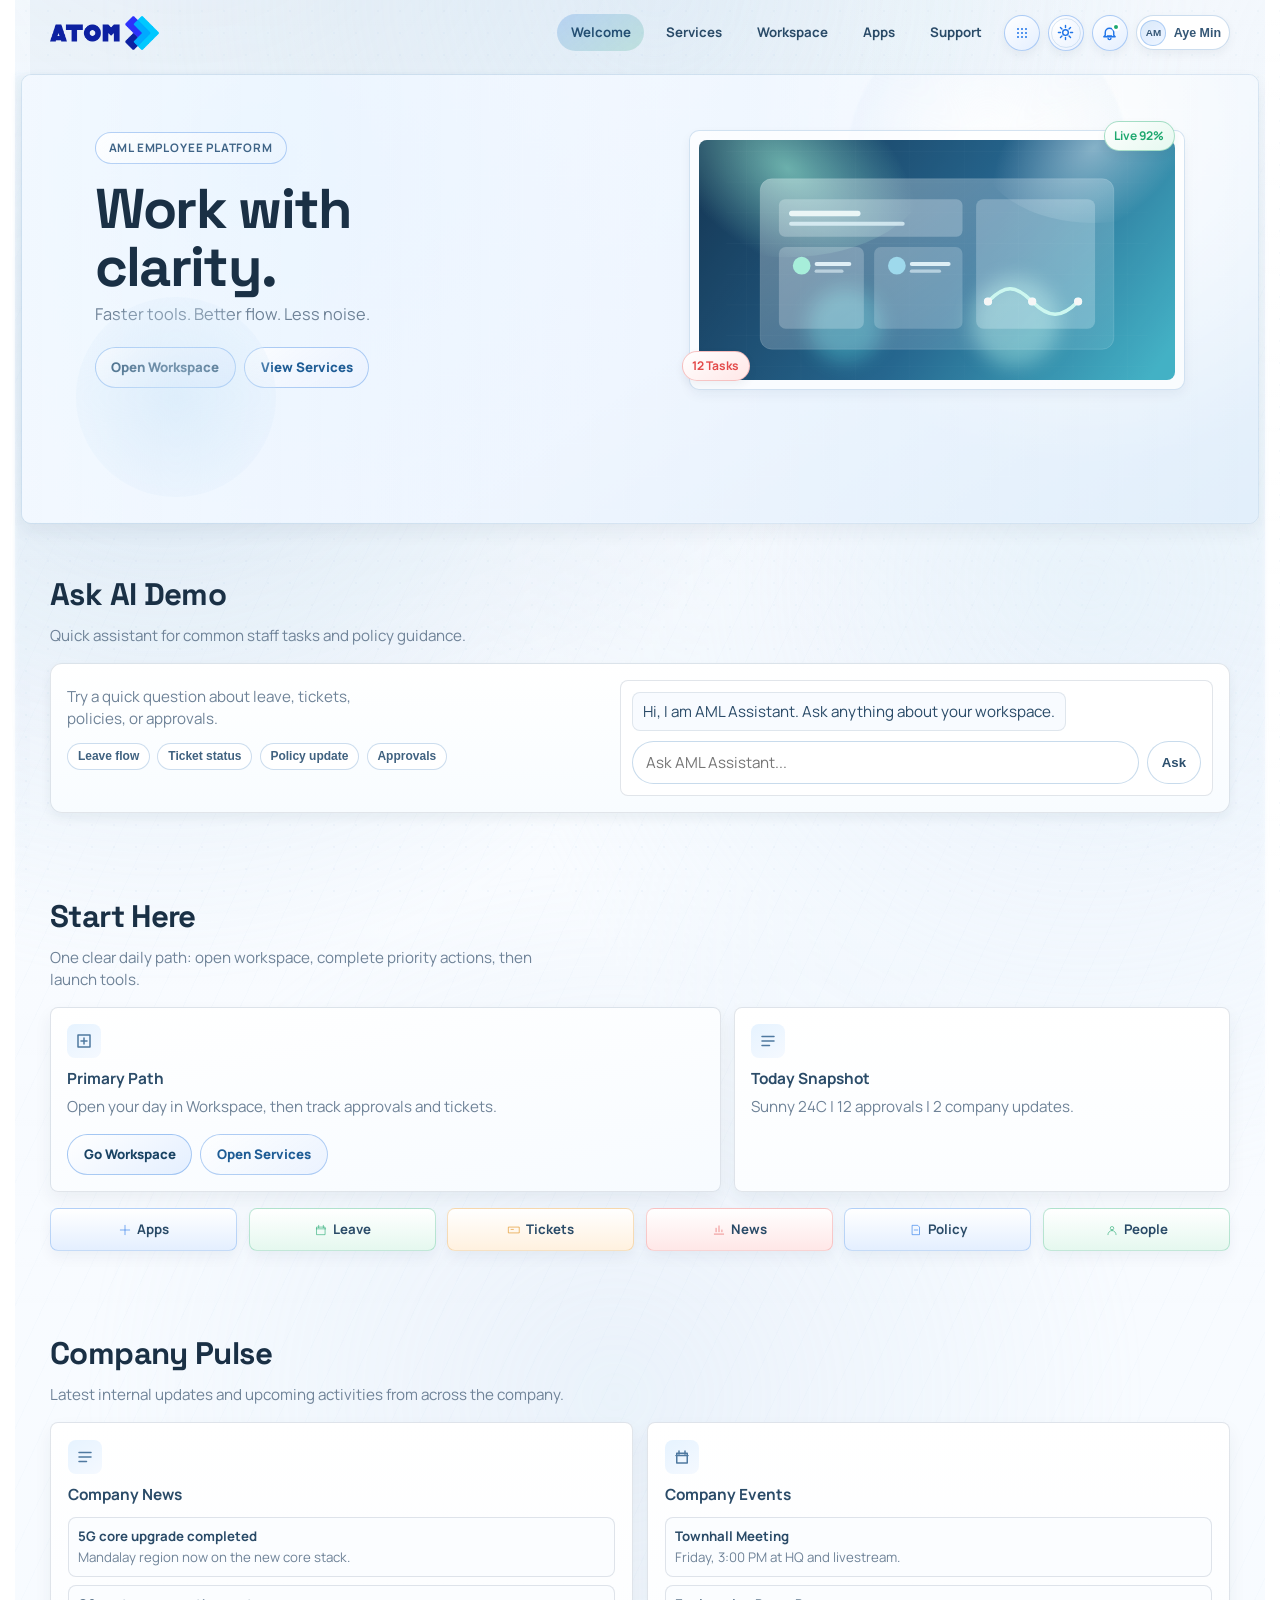
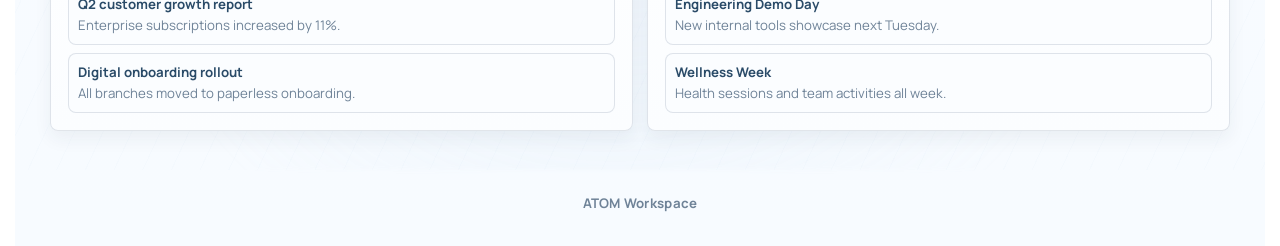
==== commit f10ce569: "Use PNG logo in site navigation" ====
--- a/index.html
+++ b/index.html
@@ -13,8 +13,7 @@
   <header class="topbar" id="topbar">
     <div class="container nav-wrap">
       <a class="brand" href="index.html" aria-label="ATOM home">
-        <span class="brand-mark" aria-hidden="true"></span>
-        <span>ATOM</span>
+        <img class="brand-logo" src="assets/logo.png" alt="ATOM" />
       </a>
       <div class="nav-actions">
         <nav class="nav-links" aria-label="Main">
--- a/styles.css
+++ b/styles.css
@@ -208,19 +208,12 @@
 .brand {
   display: inline-flex;
   align-items: center;
-  gap: 0.65rem;
-  font-family: "Space Grotesk", sans-serif;
-  font-size: 1.08rem;
-  font-weight: 700;
-  letter-spacing: 0.02em;
-}
-
-.brand-mark {
-  width: 30px;
-  height: 30px;
-  border-radius: 10px;
-  background: linear-gradient(145deg, var(--accent-1), var(--accent-2));
-  box-shadow: 0 8px 16px rgba(47, 125, 225, 0.32);
+}
+
+.brand-logo {
+  display: block;
+  width: auto;
+  height: 34px;
 }
 
 .nav-links {
@@ -1488,9 +1481,8 @@
   box-shadow: 0 10px 22px rgba(2, 8, 14, 0.45);
 }
 
-[data-theme="dark"] .brand-mark {
-  background: linear-gradient(145deg, var(--accent-1), var(--accent-2));
-  box-shadow: 0 8px 16px rgba(22, 43, 66, 0.6);
+[data-theme="dark"] .brand-logo {
+  filter: drop-shadow(0 8px 16px rgba(22, 43, 66, 0.35));
 }
 
 [data-theme="dark"] .nav-links a {
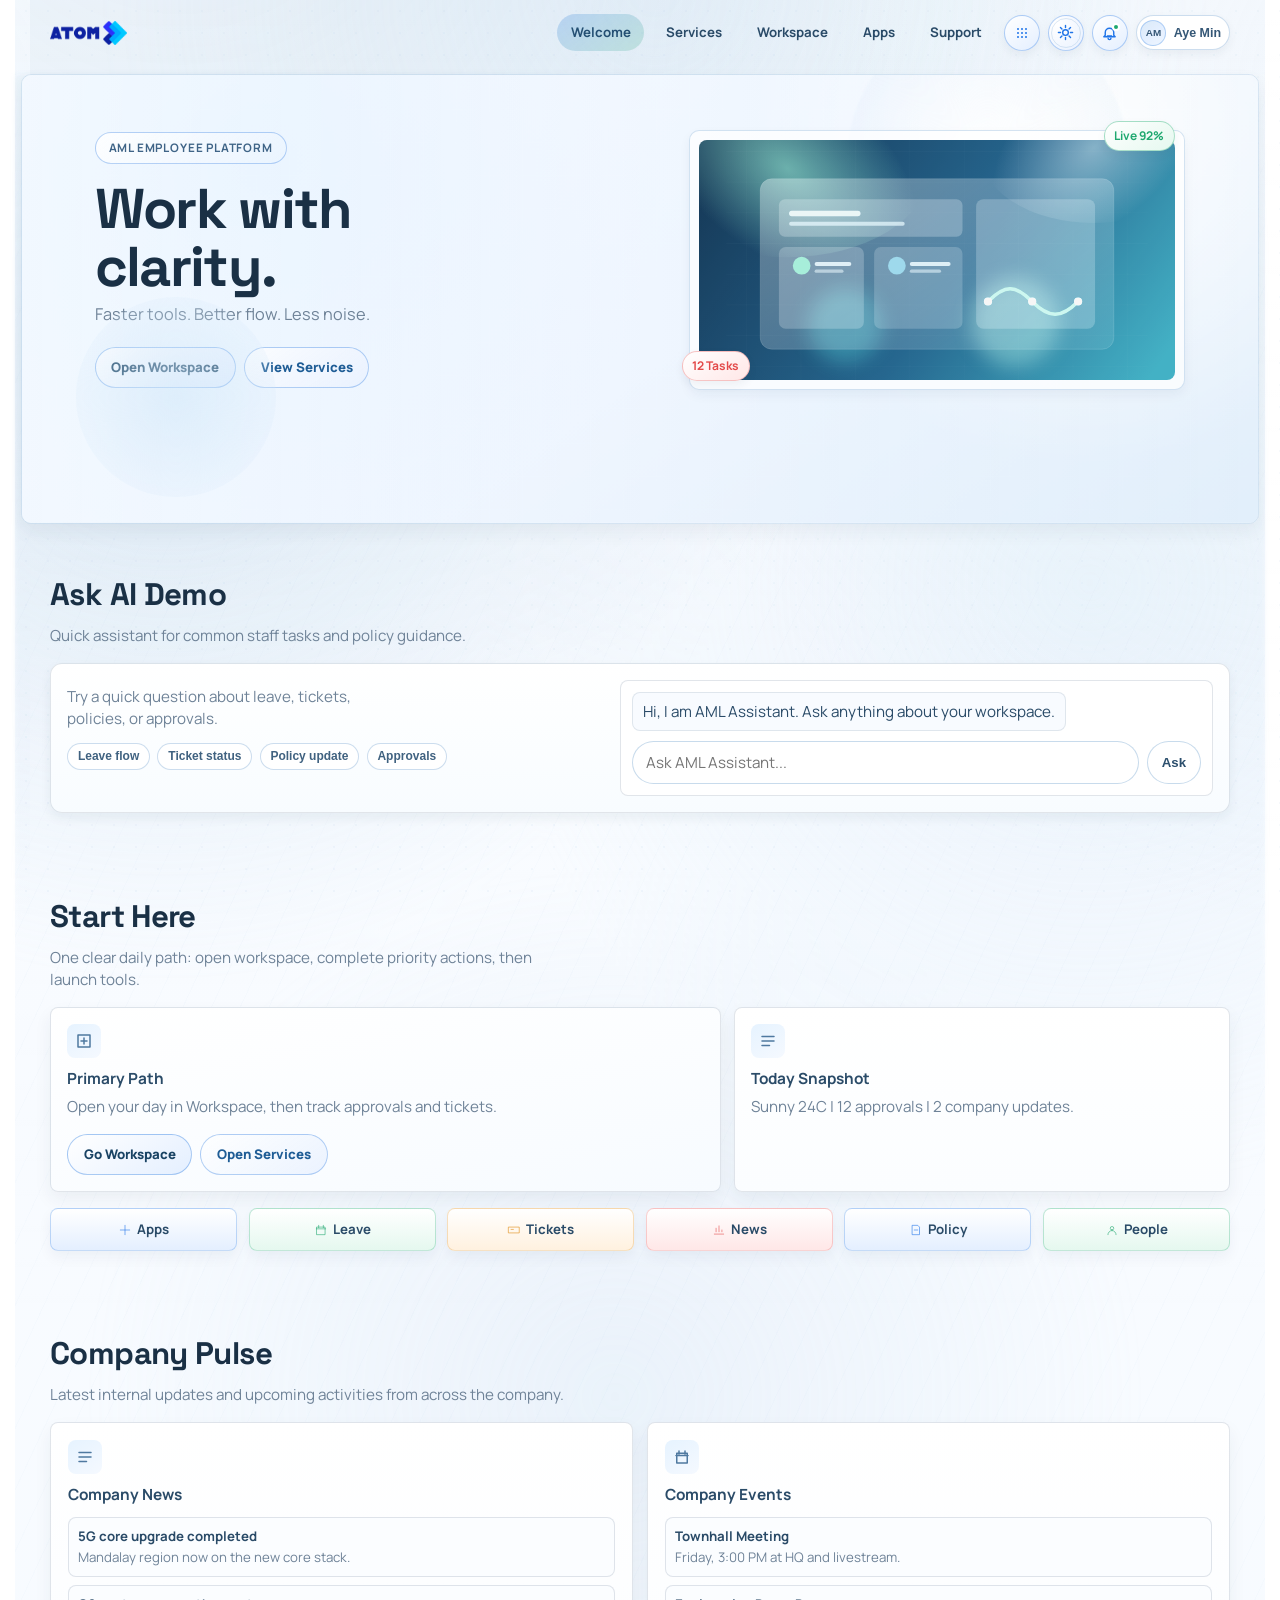
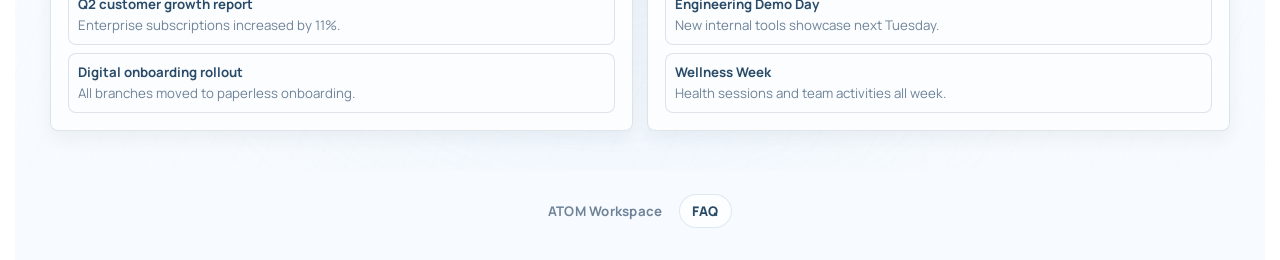
==== commit 1577de81: "Add FAQ page and footer link" ====
--- a/index.html
+++ b/index.html
@@ -173,8 +173,11 @@
   </main>
 
   <footer class="footer">
-    <div class="container">
+    <div class="container footer-inner">
       <p>ATOM Workspace</p>
+      <nav class="footer-links" aria-label="Footer">
+        <a href="faq.html">FAQ</a>
+      </nav>
     </div>
   </footer>
 
--- a/styles.css
+++ b/styles.css
@@ -213,7 +213,7 @@
 .brand-logo {
   display: block;
   width: auto;
-  height: 34px;
+  height: 24px;
 }
 
 .nav-links {
@@ -1254,13 +1254,122 @@
   padding: 1.5rem 0 2rem;
 }
 
+.footer-inner {
+  display: flex;
+  align-items: center;
+  justify-content: center;
+  gap: 1rem;
+}
+
 .footer p {
   margin: 0;
-  text-align: center;
   color: var(--muted);
   font-weight: 700;
   font-size: var(--text-sm);
   letter-spacing: 0.02em;
+}
+
+.footer-links {
+  display: inline-flex;
+  align-items: center;
+  gap: 0.7rem;
+}
+
+.footer-links a {
+  color: var(--ink-800);
+  font-size: var(--text-sm);
+  font-weight: 800;
+  padding: 0.38rem 0.8rem;
+  border-radius: var(--radius-pill);
+  border: 1px solid rgba(133, 175, 214, 0.28);
+  background: rgba(255, 255, 255, 0.72);
+}
+
+.footer-links a:hover {
+  background: rgba(228, 239, 255, 0.88);
+}
+
+.faq-layout {
+  display: grid;
+  grid-template-columns: minmax(0, 1.45fr) minmax(280px, 0.85fr);
+  gap: 1rem;
+  align-items: start;
+}
+
+.faq-list {
+  display: grid;
+  gap: 0.8rem;
+}
+
+.faq-item {
+  border-radius: var(--radius-lg);
+  border: 1px solid var(--line);
+  background: linear-gradient(170deg, #ffffff 0%, #f6fbff 100%);
+  box-shadow: var(--shadow-sm);
+  overflow: hidden;
+}
+
+.faq-item summary {
+  list-style: none;
+  cursor: pointer;
+  padding: 1rem 1.15rem;
+  font-weight: 800;
+  color: var(--ink-800);
+  display: flex;
+  align-items: center;
+  justify-content: space-between;
+  gap: 0.8rem;
+}
+
+.faq-item summary::-webkit-details-marker {
+  display: none;
+}
+
+.faq-item summary::after {
+  content: "+";
+  flex: none;
+  width: 1.8rem;
+  height: 1.8rem;
+  display: grid;
+  place-items: center;
+  border-radius: 999px;
+  background: var(--accent-1-soft);
+  color: var(--accent-1);
+  font-size: 1.1rem;
+  line-height: 1;
+}
+
+.faq-item[open] summary::after {
+  content: "-";
+}
+
+.faq-answer {
+  padding: 0 1.15rem 1rem;
+}
+
+.faq-answer p {
+  margin: 0;
+  color: var(--muted);
+}
+
+.faq-side {
+  display: grid;
+  gap: 0.9rem;
+}
+
+.faq-side .panel h3 {
+  margin: 0 0 0.35rem;
+  color: var(--ink-800);
+}
+
+.faq-mini-list {
+  margin: 0.9rem 0 0;
+  padding-left: 1rem;
+  color: var(--muted);
+}
+
+.faq-mini-list li + li {
+  margin-top: 0.45rem;
 }
 
 [data-reveal] {
@@ -1657,6 +1766,37 @@
   color: #9eb7d0;
 }
 
+[data-theme="dark"] .footer-links a {
+  color: #d7e7f7;
+  background: rgba(13, 24, 38, 0.64);
+  border-color: rgba(126, 178, 255, 0.18);
+}
+
+[data-theme="dark"] .footer-links a:hover {
+  background: rgba(25, 41, 61, 0.92);
+}
+
+[data-theme="dark"] .faq-item {
+  background: linear-gradient(170deg, rgba(15, 25, 39, 0.96) 0%, rgba(13, 21, 34, 0.98) 100%);
+  border-color: rgba(142, 177, 214, 0.14);
+  box-shadow: 0 14px 28px rgba(1, 8, 18, 0.34);
+}
+
+[data-theme="dark"] .faq-item summary,
+[data-theme="dark"] .faq-side .panel h3 {
+  color: #edf5ff;
+}
+
+[data-theme="dark"] .faq-item summary::after {
+  background: rgba(78, 129, 209, 0.2);
+  color: #9ec3ff;
+}
+
+[data-theme="dark"] .faq-answer p,
+[data-theme="dark"] .faq-mini-list {
+  color: #9eb7d0;
+}
+
 [data-theme="dark"] .btn-light {
   color: #0f2c48;
   background: linear-gradient(145deg, #f3f9ff, #d9ebff);
@@ -1776,6 +1916,10 @@
 }
 
 @media (max-width: 980px) {
+  .faq-layout {
+    grid-template-columns: 1fr;
+  }
+
   body::before {
     filter: blur(26px);
   }
@@ -1815,6 +1959,15 @@
 }
 
 @media (max-width: 680px) {
+  .footer-inner {
+    flex-direction: column;
+    gap: 0.75rem;
+  }
+
+  .brand-logo {
+    height: 20px;
+  }
+
   .container {
     width: min(var(--max), calc(100% - 1.2rem));
   }
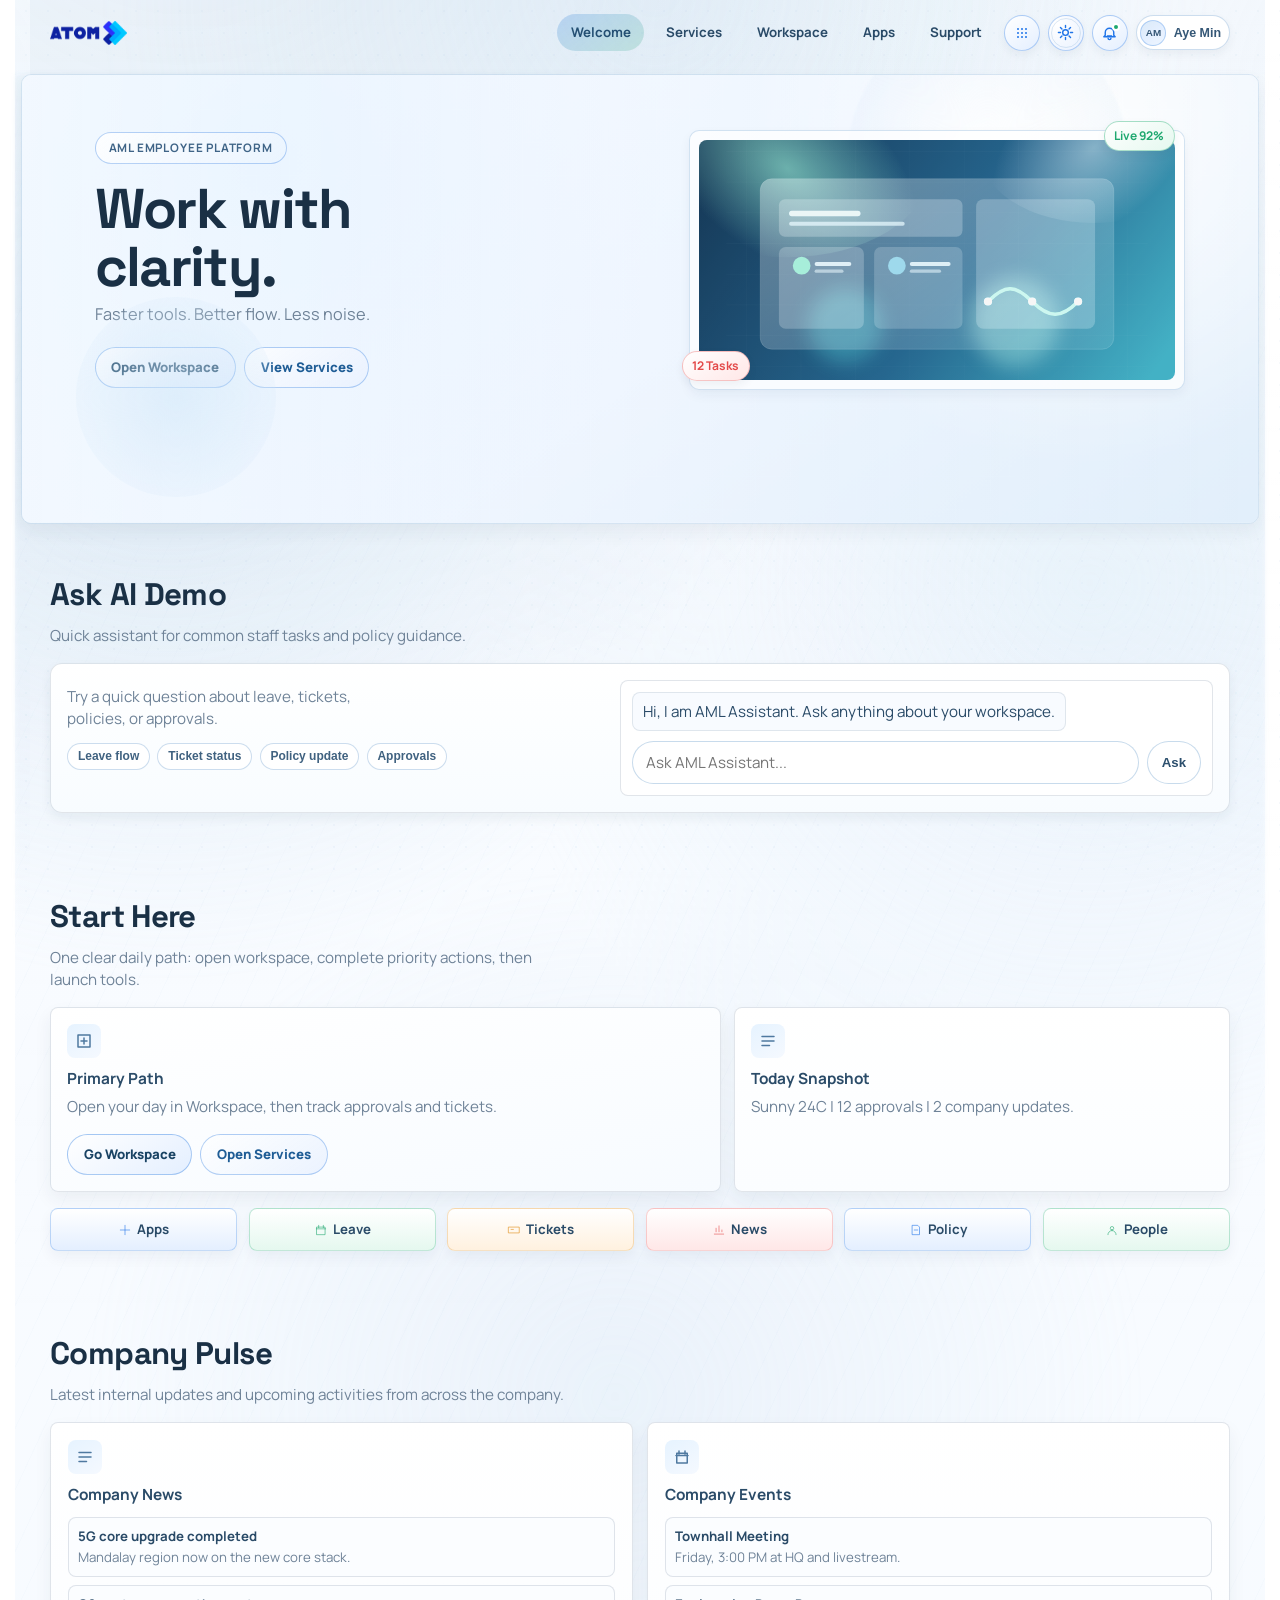
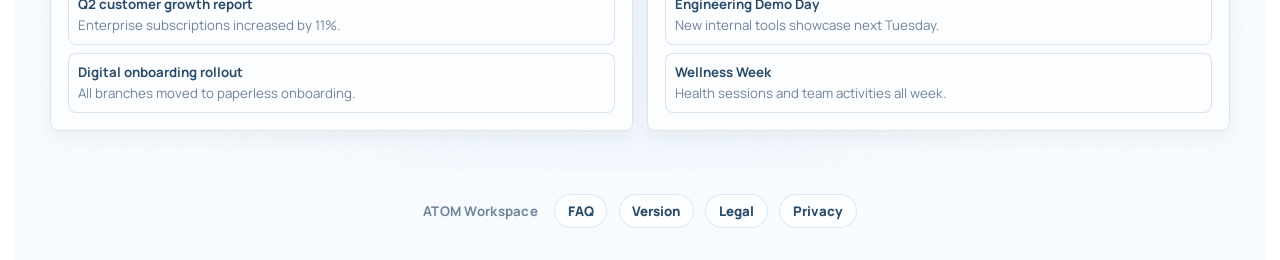
==== commit 9d20f44c: "Add version, legal, and privacy pages" ====
--- a/index.html
+++ b/index.html
@@ -177,6 +177,9 @@
       <p>ATOM Workspace</p>
       <nav class="footer-links" aria-label="Footer">
         <a href="faq.html">FAQ</a>
+        <a href="version.html">Version</a>
+        <a href="legal.html">Legal</a>
+        <a href="privacy.html">Privacy</a>
       </nav>
     </div>
   </footer>
--- a/styles.css
+++ b/styles.css
@@ -1258,6 +1258,7 @@
   display: flex;
   align-items: center;
   justify-content: center;
+  flex-wrap: wrap;
   gap: 1rem;
 }
 
@@ -1272,6 +1273,8 @@
 .footer-links {
   display: inline-flex;
   align-items: center;
+  justify-content: center;
+  flex-wrap: wrap;
   gap: 0.7rem;
 }
 
@@ -1369,6 +1372,46 @@
 }
 
 .faq-mini-list li + li {
+  margin-top: 0.45rem;
+}
+
+.doc-list {
+  margin: 0.9rem 0 0;
+  padding-left: 1rem;
+  color: var(--muted);
+}
+
+.doc-list li + li {
+  margin-top: 0.5rem;
+}
+
+.release-meta {
+  display: flex;
+  flex-wrap: wrap;
+  gap: 0.5rem;
+  margin: 0.85rem 0;
+}
+
+.release-pill {
+  display: inline-flex;
+  align-items: center;
+  padding: 0.35rem 0.72rem;
+  border-radius: var(--radius-pill);
+  border: 1px solid rgba(133, 175, 214, 0.28);
+  background: rgba(228, 239, 255, 0.72);
+  color: var(--ink-800);
+  font-size: var(--text-xs);
+  font-weight: 800;
+  letter-spacing: 0.03em;
+}
+
+.release-notes {
+  margin: 0;
+  padding-left: 1rem;
+  color: var(--muted);
+}
+
+.release-notes li + li {
   margin-top: 0.45rem;
 }
 
@@ -1793,8 +1836,16 @@
 }
 
 [data-theme="dark"] .faq-answer p,
-[data-theme="dark"] .faq-mini-list {
+[data-theme="dark"] .faq-mini-list,
+[data-theme="dark"] .doc-list,
+[data-theme="dark"] .release-notes {
   color: #9eb7d0;
+}
+
+[data-theme="dark"] .release-pill {
+  color: #d7e7f7;
+  background: rgba(13, 24, 38, 0.64);
+  border-color: rgba(126, 178, 255, 0.18);
 }
 
 [data-theme="dark"] .btn-light {
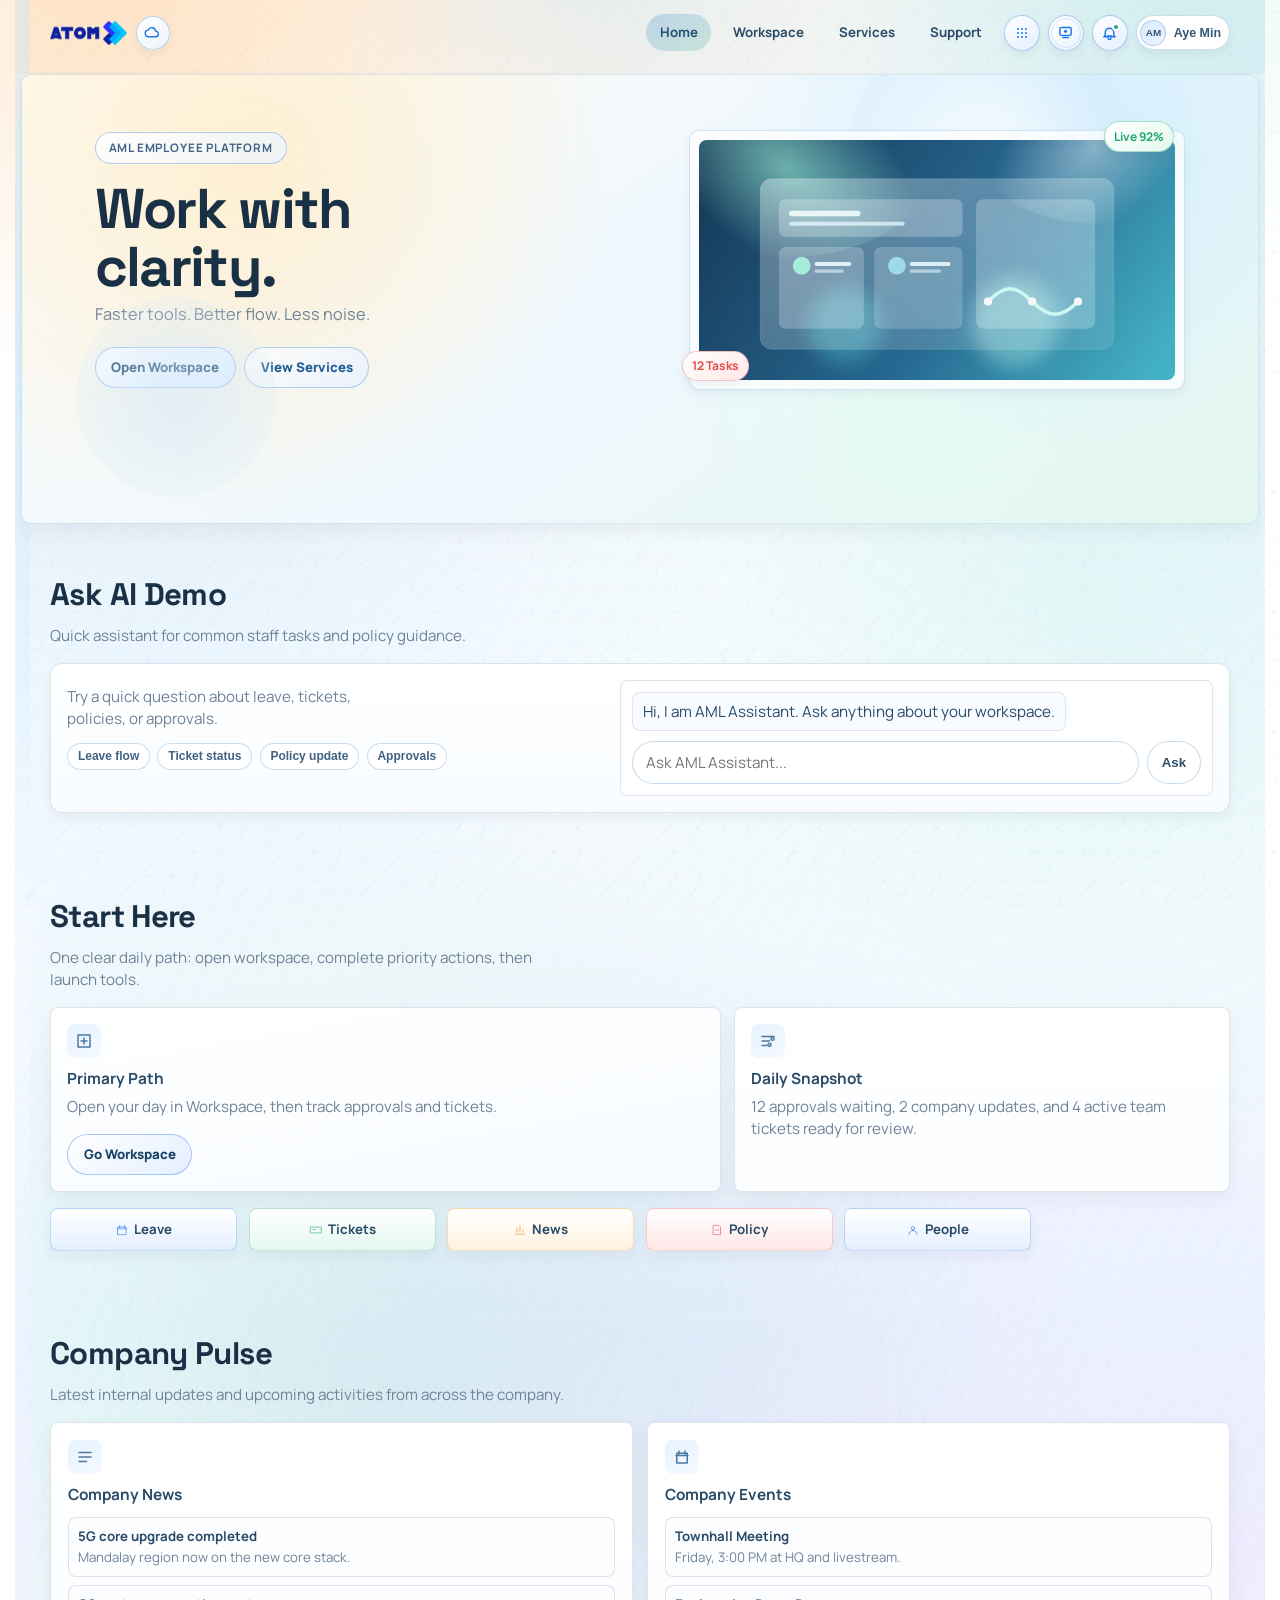
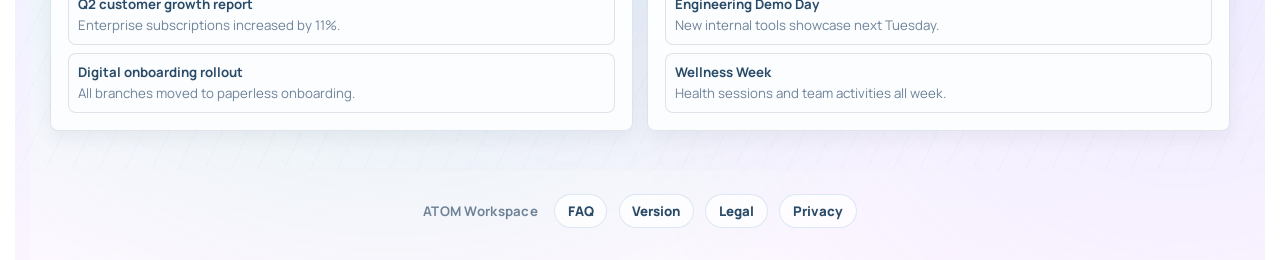
==== commit 8a1eccdb: "Refine navigation, settings, and weather UI" ====
--- a/index.html
+++ b/index.html
@@ -17,10 +17,9 @@
       </a>
       <div class="nav-actions">
         <nav class="nav-links" aria-label="Main">
-          <a data-link="home" href="index.html">Welcome</a>
+          <a data-link="home" href="index.html">Home</a>
+          <a data-link="workspace" href="workspace.html">Workspace</a>
           <a data-link="services" href="services.html">Services</a>
-          <a data-link="workspace" href="workspace.html">Workspace</a>
-          <a data-link="apps" href="apps.html">Apps</a>
           <a data-link="support" href="support.html">Support</a>
         </nav>
         <div class="nav-right" aria-label="Account">
@@ -99,22 +98,17 @@
             <p>Open your day in Workspace, then track approvals and tickets.</p>
             <div class="card-actions">
               <a class="btn btn-light" href="workspace.html">Go Workspace</a>
-              <a class="btn btn-ghost" href="services.html">Open Services</a>
             </div>
           </article>
           <article class="card tilt">
             <div class="icon-wrap">
-              <svg viewBox="0 0 24 24"><path d="M4 6h16M4 12h16M4 18h10"/></svg>
+              <svg viewBox="0 0 24 24"><path d="M4 6h16M4 12h10M4 18h7"/><path d="M18 11a2 2 0 1 0 0-4 2 2 0 0 0 0 4zM14 19a2 2 0 1 0 0-4 2 2 0 0 0 0 4z"/></svg>
             </div>
-            <h3>Today Snapshot</h3>
-            <p>Sunny 24C | 12 approvals | 2 company updates.</p>
+            <h3>Daily Snapshot</h3>
+            <p>12 approvals waiting, 2 company updates, and 4 active team tickets ready for review.</p>
           </article>
         </div>
         <div class="chips section-offset-sm">
-          <span class="chip">
-            <svg viewBox="0 0 24 24"><path d="M4 12h16M12 4v16"/></svg>
-            Apps
-          </span>
           <span class="chip">
             <svg viewBox="0 0 24 24"><path d="M8 4v4M16 4v4M4 10h16M5 7h14v13H5z"/></svg>
             Leave
--- a/styles.css
+++ b/styles.css
@@ -57,11 +57,12 @@
   font-family: "Manrope", "Segoe UI", sans-serif;
   color: var(--ink-950);
   background:
-    radial-gradient(circle at 10% -8%, rgba(133, 175, 214, 0.22), transparent 34%),
-    radial-gradient(circle at 92% 4%, rgba(201, 223, 243, 0.26), transparent 33%),
-    linear-gradient(180deg, #fcfeff 0%, var(--bg) 56%, #f7fbff 100%);
-  background-size: 120% 120%, 120% 120%, 100% 100%;
-  animation: bgShift 22s ease-in-out infinite alternate;
+    radial-gradient(circle at 8% -10%, rgba(255, 188, 122, 0.34), transparent 30%),
+    radial-gradient(circle at 88% 2%, rgba(89, 187, 255, 0.28), transparent 32%),
+    radial-gradient(circle at 24% 62%, rgba(92, 210, 167, 0.16), transparent 34%),
+    radial-gradient(circle at 78% 72%, rgba(199, 170, 255, 0.16), transparent 30%),
+    linear-gradient(180deg, #fffcf6 0%, #f7fbff 34%, #eef7ff 72%, #fdf8ff 100%);
+  background-size: 125% 125%, 120% 120%, 120% 120%, 118% 118%, 100% 100%;
   line-height: 1.45;
   overflow-x: hidden;
 }
@@ -69,10 +70,13 @@
 body::before {
   content: "";
   position: fixed;
-  inset: -24% -12% auto -12%;
-  height: 46vh;
-  background: radial-gradient(circle, rgba(180, 209, 235, 0.28), transparent 65%);
-  filter: blur(28px);
+  inset: -18% -10% auto -8%;
+  height: 54vh;
+  background:
+    radial-gradient(circle at 12% 28%, rgba(255, 191, 123, 0.34), transparent 30%),
+    radial-gradient(circle at 44% 18%, rgba(108, 194, 255, 0.24), transparent 28%),
+    radial-gradient(circle at 82% 20%, rgba(117, 218, 176, 0.22), transparent 24%);
+  filter: blur(36px);
   pointer-events: none;
   z-index: -1;
   will-change: transform;
@@ -84,15 +88,19 @@
   position: fixed;
   inset: 0;
   background-image:
-    linear-gradient(180deg, rgba(255, 255, 255, 0.2), rgba(255, 255, 255, 0)),
-    radial-gradient(circle, rgba(133, 175, 214, 0.16) 1px, transparent 1px);
-  background-size: 100% 100%, 22px 22px;
-  opacity: 0.42;
+    linear-gradient(180deg, rgba(255, 255, 255, 0.34), rgba(255, 255, 255, 0.04)),
+    radial-gradient(circle, rgba(55, 127, 204, 0.16) 1px, transparent 1.2px),
+    repeating-linear-gradient(
+      135deg,
+      rgba(74, 124, 174, 0.07) 0,
+      rgba(74, 124, 174, 0.07) 1px,
+      transparent 1px,
+      transparent 28px
+    );
+  background-size: 100% 100%, 24px 24px, 30px 30px;
+  opacity: 0.62;
   pointer-events: none;
   z-index: -1;
-  animation: dotDrift 38s linear infinite;
-  will-change: transform;
-  transform: translateZ(0);
 }
 
 main {
@@ -107,13 +115,10 @@
   pointer-events: none;
   z-index: -1;
   background:
-    radial-gradient(circle at 12% 18%, rgba(161, 197, 229, 0.3), transparent 34%),
-    radial-gradient(circle at 86% 30%, rgba(202, 226, 245, 0.32), transparent 38%),
-    radial-gradient(circle at 48% 78%, rgba(188, 213, 235, 0.22), transparent 36%);
+    radial-gradient(circle at 12% 18%, rgba(128, 201, 255, 0.24), transparent 34%),
+    radial-gradient(circle at 86% 30%, rgba(160, 239, 214, 0.22), transparent 36%),
+    radial-gradient(circle at 48% 78%, rgba(202, 180, 255, 0.16), transparent 34%);
   filter: blur(2px);
-  animation: auroraFlow 28s ease-in-out infinite alternate;
-  will-change: transform;
-  transform: translateZ(0);
 }
 
 main::after {
@@ -123,51 +128,45 @@
   pointer-events: none;
   z-index: -1;
   background:
-    linear-gradient(180deg, rgba(255, 255, 255, 0.28), rgba(255, 255, 255, 0) 74%),
+    linear-gradient(180deg, rgba(255, 255, 255, 0.42), rgba(255, 255, 255, 0.04) 74%),
     repeating-linear-gradient(
       115deg,
-      rgba(133, 175, 214, 0.06) 0,
-      rgba(133, 175, 214, 0.06) 1px,
+      rgba(116, 166, 214, 0.08) 0,
+      rgba(116, 166, 214, 0.08) 1px,
       transparent 1px,
-      transparent 26px
+      transparent 24px
+    ),
+    repeating-linear-gradient(
+      0deg,
+      rgba(255, 190, 120, 0.05) 0,
+      rgba(255, 190, 120, 0.05) 1px,
+      transparent 1px,
+      transparent 32px
     );
-  opacity: 0.5;
-  animation: textureShift 46s linear infinite;
-  will-change: transform;
-  transform: translateZ(0);
-}
-
-html.theme-ready *,
-html.theme-ready *::before,
-html.theme-ready *::after {
+  opacity: 0.7;
+}
+
+html.theme-ready body,
+html.theme-ready .topbar,
+html.theme-ready .nav-links a,
+html.theme-ready .icon-btn,
+html.theme-ready .profile-chip,
+html.theme-ready .card,
+html.theme-ready .panel,
+html.theme-ready .hero,
+html.theme-ready .hero-visual,
+html.theme-ready .chip,
+html.theme-ready .app-shortcut,
+html.theme-ready .footer-links a,
+html.theme-ready .faq-item,
+html.theme-ready .stat-pill,
+html.theme-ready .release-pill {
   transition:
-    background-color 260ms ease,
-    color 260ms ease,
-    border-color 260ms ease,
-    box-shadow 260ms ease,
-    filter 260ms ease;
-}
-
-body.is-scrolling::before,
-body.is-scrolling::after,
-body.is-scrolling main::before,
-body.is-scrolling main::after,
-body.is-scrolling .hero::before,
-body.is-scrolling .hero-inner::before,
-body.is-scrolling .hero-inner::after,
-body.is-scrolling .float-chip,
-body.is-scrolling .icon-wrap svg,
-body.is-scrolling .chip svg,
-body.is-scrolling .apps-btn svg circle {
-  animation-play-state: paused !important;
-}
-
-body.is-scrolling .topbar.scrolled {
-  backdrop-filter: none;
-}
-
-body.is-scrolling [data-reveal] {
-  transition: none !important;
+    background-color 220ms ease,
+    color 220ms ease,
+    border-color 220ms ease,
+    box-shadow 220ms ease,
+    filter 220ms ease;
 }
 
 a {
@@ -189,12 +188,11 @@
   top: 0;
   z-index: 30;
   padding: 0.9rem 0;
-  transition: background-color 0.25s ease, box-shadow 0.25s ease, backdrop-filter 0.25s ease;
+  transition: background-color 0.2s ease, box-shadow 0.2s ease;
 }
 
 .topbar.scrolled {
-  background: rgba(250, 253, 255, 0.9);
-  backdrop-filter: saturate(112%) blur(2px);
+  background: linear-gradient(180deg, rgba(255, 252, 247, 0.94), rgba(242, 248, 255, 0.94));
   box-shadow: 0 10px 22px rgba(26, 48, 69, 0.08);
 }
 
@@ -205,6 +203,12 @@
   gap: 1rem;
 }
 
+.brand-group {
+  display: inline-flex;
+  align-items: center;
+  gap: 0.55rem;
+}
+
 .brand {
   display: inline-flex;
   align-items: center;
@@ -214,6 +218,109 @@
   display: block;
   width: auto;
   height: 24px;
+}
+
+.nav-weather {
+  position: relative;
+}
+
+.weather-trigger {
+  width: 34px;
+  height: 34px;
+  border: 1px solid rgba(47, 125, 225, 0.3);
+  border-radius: var(--radius-pill);
+  background: linear-gradient(145deg, rgba(255, 255, 255, 0.96), rgba(235, 245, 255, 0.92));
+  color: var(--accent-1);
+  display: grid;
+  place-items: center;
+  box-shadow: 0 4px 10px rgba(26, 48, 69, 0.06);
+  cursor: pointer;
+}
+
+.weather-trigger-icon,
+.weather-popover-icon {
+  display: inline-flex;
+  align-items: center;
+  justify-content: center;
+}
+
+.weather-trigger-icon svg,
+.weather-popover-icon svg {
+  width: 17px;
+  height: 17px;
+  stroke: currentColor;
+  fill: none;
+  stroke-width: 2;
+  stroke-linecap: round;
+  stroke-linejoin: round;
+}
+
+.weather-popover-icon svg {
+  width: 18px;
+  height: 18px;
+}
+
+.weather-popover {
+  position: absolute;
+  top: calc(100% + 0.5rem);
+  left: 0;
+  min-width: 220px;
+  padding: 0.78rem 0.9rem;
+  border-radius: 14px;
+  border: 1px solid rgba(133, 175, 214, 0.24);
+  background: linear-gradient(180deg, rgba(255, 255, 255, 0.98), rgba(242, 248, 255, 0.96));
+  box-shadow: 0 14px 30px rgba(26, 48, 69, 0.12);
+  opacity: 0;
+  visibility: hidden;
+  transform: translateY(8px);
+  pointer-events: none;
+  transition: opacity 0.18s ease, transform 0.18s ease, visibility 0.18s ease;
+  z-index: 40;
+}
+
+.nav-weather:hover .weather-popover,
+.nav-weather:focus-within .weather-popover {
+  opacity: 1;
+  visibility: visible;
+  transform: translateY(0);
+}
+
+.weather-popover-top {
+  display: flex;
+  align-items: flex-start;
+  gap: 0.7rem;
+}
+
+.weather-popover-icon {
+  width: 34px;
+  height: 34px;
+  border-radius: 10px;
+  background: linear-gradient(145deg, #eef8ff, #ffffff);
+  color: var(--accent-1);
+  flex: 0 0 auto;
+}
+
+.weather-popover-copy strong,
+.weather-popover-copy span {
+  display: block;
+}
+
+.weather-popover-copy strong {
+  color: var(--ink-900);
+  font-size: 0.92rem;
+}
+
+.weather-popover-copy span {
+  margin-top: 0.16rem;
+  color: var(--muted);
+  font-size: var(--text-sm);
+}
+
+.weather-popover-meta {
+  margin: 0.55rem 0 0;
+  color: var(--muted);
+  font-size: var(--text-xs);
+  line-height: 1.45;
 }
 
 .nav-links {
@@ -276,7 +383,6 @@
 
 .icon-btn.bell-btn svg {
   transform-origin: top center;
-  animation: bellWobble 3.4s ease-in-out infinite;
 }
 
 .icon-badge {
@@ -290,23 +396,11 @@
   border: 2px solid #fff;
 }
 
-.icon-btn.bell-btn .icon-badge {
-  animation: badgePulse 2s ease-in-out infinite;
-}
-
 .apps-btn svg {
   width: 16px;
   height: 16px;
   fill: currentColor;
   stroke: none;
-}
-
-.apps-btn svg circle {
-  animation: iconPulse 3.8s ease-in-out infinite;
-}
-
-.apps-btn svg circle:nth-child(2n) {
-  animation-delay: 0.35s;
 }
 
 .theme-btn {
@@ -420,6 +514,7 @@
 }
 
 .menu-item {
+  display: block;
   border: 1px solid var(--line);
   border-radius: 7px;
   background: #fff;
@@ -582,12 +677,10 @@
   position: absolute;
   inset: 0;
   background:
-    radial-gradient(circle at 20% 20%, rgba(232, 244, 255, 0.9), transparent 38%),
-    radial-gradient(circle at 86% 12%, rgba(255, 255, 255, 0.9), transparent 30%),
-    linear-gradient(145deg, #f7fbff 0%, #eef6ff 56%, #e2effb 100%);
-  animation: heroDrift 24s ease-in-out infinite alternate;
-  will-change: transform;
-  transform: translateZ(0);
+    radial-gradient(circle at 18% 20%, rgba(255, 236, 200, 0.9), transparent 34%),
+    radial-gradient(circle at 84% 14%, rgba(205, 236, 255, 0.86), transparent 28%),
+    radial-gradient(circle at 72% 72%, rgba(224, 255, 240, 0.56), transparent 22%),
+    linear-gradient(145deg, #fffaf0 0%, #eef8ff 48%, #e3f6ef 100%);
 }
 
 .hero::after {
@@ -612,8 +705,6 @@
   border-radius: 50%;
   pointer-events: none;
   z-index: 0;
-  will-change: transform, opacity;
-  transform: translateZ(0);
 }
 
 .hero-inner::before {
@@ -623,7 +714,6 @@
   top: clamp(-16%, -6vw, -6%);
   background: radial-gradient(circle, rgba(255, 255, 255, 0.8), rgba(182, 212, 239, 0.08) 70%);
   filter: blur(1px);
-  animation: heroSpark 12s ease-in-out infinite;
 }
 
 .hero-inner::after {
@@ -632,7 +722,6 @@
   left: clamp(-4%, 2vw, 8%);
   bottom: clamp(-14%, -5vw, -2%);
   background: radial-gradient(circle, rgba(211, 232, 249, 0.62), rgba(211, 232, 249, 0));
-  animation: heroSpark 14s ease-in-out infinite reverse;
 }
 
 .hero-grid {
@@ -741,13 +830,11 @@
   color: #2c4d6b;
   border: 1px solid rgba(47, 125, 225, 0.34);
   box-shadow: 0 4px 10px rgba(26, 48, 69, 0.06);
-  will-change: transform;
 }
 
 .float-chip.top {
   top: -10px;
   right: 10px;
-  animation: chipFloatTop 7.2s ease-in-out infinite;
   color: var(--accent-2);
   border-color: rgba(31, 168, 111, 0.36);
   background: linear-gradient(145deg, #ffffff, var(--accent-2-soft));
@@ -756,8 +843,6 @@
 .float-chip.bottom {
   bottom: 8px;
   left: -8px;
-  animation: chipFloatBottom 8s ease-in-out infinite;
-  animation-delay: 0.45s;
   color: var(--accent-4);
   border-color: rgba(226, 85, 85, 0.32);
   background: linear-gradient(145deg, #ffffff, var(--accent-4-soft));
@@ -845,14 +930,6 @@
   fill: none;
   stroke-linecap: round;
   stroke-linejoin: round;
-}
-
-.grid .card:nth-child(odd) .icon-wrap svg {
-  animation: iconFloat 5.6s ease-in-out infinite;
-}
-
-.grid .card:nth-child(3n) .icon-wrap svg {
-  animation-delay: 0.9s;
 }
 
 .grid .card:nth-child(4n + 1) .icon-wrap {
@@ -937,15 +1014,6 @@
   stroke-linejoin: round;
 }
 
-.chips .chip:nth-child(3n + 1) svg,
-.chips .chip:nth-child(5n + 2) svg {
-  animation: iconPulse 4.4s ease-in-out infinite;
-}
-
-.chips .chip:nth-child(5n + 2) svg {
-  animation-delay: 0.6s;
-}
-
 .chips .chip:nth-child(4n + 1) svg {
   stroke: var(--accent-1);
 }
@@ -1413,6 +1481,255 @@
 
 .release-notes li + li {
   margin-top: 0.45rem;
+}
+
+.settings-layout {
+  display: grid;
+  grid-template-columns: minmax(0, 1.25fr) minmax(280px, 0.8fr);
+  gap: 1rem;
+  align-items: start;
+}
+
+.settings-stack {
+  display: grid;
+  gap: 1rem;
+}
+
+.theme-options {
+  display: grid;
+  grid-template-columns: repeat(3, minmax(0, 1fr));
+  gap: 0.8rem;
+  margin-top: 1rem;
+}
+
+.theme-option {
+  border: 1px solid rgba(133, 175, 214, 0.36);
+  border-radius: 14px;
+  background: linear-gradient(180deg, rgba(255, 255, 255, 0.96), rgba(243, 249, 255, 0.92));
+  padding: 0.82rem;
+  color: var(--ink-800);
+  text-align: left;
+  cursor: pointer;
+  box-shadow: var(--shadow-sm);
+}
+
+.theme-option.active {
+  border-color: rgba(31, 116, 232, 0.44);
+  box-shadow: 0 12px 24px rgba(31, 116, 232, 0.12);
+  background: linear-gradient(180deg, rgba(255, 252, 246, 0.98), rgba(232, 243, 255, 0.96));
+}
+
+.theme-option strong {
+  display: block;
+  margin-top: 0.7rem;
+  font-size: 0.95rem;
+}
+
+.theme-option span {
+  display: block;
+  margin-top: 0.28rem;
+  color: var(--muted);
+  font-size: var(--text-sm);
+  line-height: 1.35;
+}
+
+.theme-swatch {
+  height: 82px;
+  border-radius: 10px;
+  border: 1px solid rgba(133, 175, 214, 0.28);
+  overflow: hidden;
+  position: relative;
+}
+
+.theme-swatch::before,
+.theme-swatch::after {
+  content: "";
+  position: absolute;
+  inset: auto;
+  border-radius: 999px;
+}
+
+.theme-swatch.light {
+  background:
+    radial-gradient(circle at 20% 22%, rgba(255, 194, 123, 0.44), transparent 28%),
+    radial-gradient(circle at 78% 18%, rgba(101, 191, 255, 0.32), transparent 26%),
+    linear-gradient(180deg, #fffdf7 0%, #eef7ff 100%);
+}
+
+.theme-swatch.dark {
+  background:
+    radial-gradient(circle at 78% 18%, rgba(129, 183, 255, 0.28), transparent 22%),
+    radial-gradient(circle at 18% 70%, rgba(105, 217, 162, 0.14), transparent 24%),
+    linear-gradient(180deg, #0d1523 0%, #111d30 100%);
+}
+
+.theme-swatch.system {
+  background: linear-gradient(90deg, #fffaf1 0 50%, #0f1a2b 50% 100%);
+}
+
+.theme-swatch.system::before {
+  width: 56px;
+  height: 56px;
+  top: 10px;
+  left: 14px;
+  background: rgba(255, 191, 112, 0.34);
+  filter: blur(2px);
+}
+
+.theme-swatch.system::after {
+  width: 42px;
+  height: 42px;
+  top: 14px;
+  right: 18px;
+  background: rgba(129, 183, 255, 0.24);
+}
+
+.settings-status {
+  margin: 0.85rem 0 0;
+  color: var(--muted);
+}
+
+.settings-list {
+  margin: 0.9rem 0 0;
+  padding-left: 1rem;
+  color: var(--muted);
+}
+
+.settings-list li + li {
+  margin-top: 0.5rem;
+}
+
+.setting-highlight {
+  display: inline-flex;
+  align-items: center;
+  padding: 0.38rem 0.76rem;
+  border-radius: var(--radius-pill);
+  border: 1px solid rgba(133, 175, 214, 0.28);
+  background: rgba(255, 255, 255, 0.82);
+  color: var(--ink-800);
+  font-size: var(--text-xs);
+  font-weight: 800;
+  letter-spacing: 0.03em;
+}
+
+.pref-grid {
+  display: grid;
+  gap: 0.85rem;
+  margin-top: 0.9rem;
+}
+
+.pref-row,
+.permission-item {
+  display: flex;
+  align-items: center;
+  justify-content: space-between;
+  gap: 0.9rem;
+  padding: 0.92rem 1rem;
+  border-radius: 12px;
+  border: 1px solid rgba(133, 175, 214, 0.24);
+  background: linear-gradient(180deg, rgba(255, 255, 255, 0.94), rgba(244, 249, 255, 0.86));
+}
+
+.pref-meta strong {
+  display: block;
+  color: var(--ink-800);
+  font-size: 0.93rem;
+}
+
+.pref-meta span {
+  display: block;
+  margin-top: 0.18rem;
+  color: var(--muted);
+  font-size: var(--text-sm);
+  line-height: 1.35;
+}
+
+.switch-toggle {
+  display: inline-flex;
+  align-items: center;
+  gap: 0.6rem;
+  min-width: 92px;
+  padding: 0.28rem 0.34rem 0.28rem 0.46rem;
+  border: 1px solid rgba(133, 175, 214, 0.34);
+  border-radius: var(--radius-pill);
+  background: linear-gradient(145deg, rgba(255, 255, 255, 0.98), rgba(240, 247, 255, 0.94));
+  color: var(--ink-800);
+  font: inherit;
+  font-size: var(--text-sm);
+  font-weight: 800;
+  cursor: pointer;
+}
+
+.switch-toggle-track {
+  position: relative;
+  display: inline-flex;
+  align-items: center;
+  width: 42px;
+  height: 24px;
+  border-radius: 999px;
+  background: rgba(151, 80, 80, 0.18);
+  transition: background 0.22s ease;
+}
+
+.switch-toggle-thumb {
+  width: 18px;
+  height: 18px;
+  margin-left: 3px;
+  border-radius: 50%;
+  background: #fff;
+  box-shadow: 0 4px 10px rgba(25, 58, 95, 0.18);
+  transition: transform 0.22s ease;
+}
+
+.switch-toggle-label {
+  min-width: 24px;
+  text-align: right;
+}
+
+.switch-toggle.on {
+  border-color: rgba(31, 168, 111, 0.22);
+  background: linear-gradient(145deg, #edfdf4, #e7f8ef);
+  color: #1a7d53;
+}
+
+.switch-toggle.on .switch-toggle-track {
+  background: rgba(31, 168, 111, 0.3);
+}
+
+.switch-toggle.on .switch-toggle-thumb {
+  transform: translateX(18px);
+}
+
+.switch-toggle.off {
+  border-color: rgba(227, 74, 74, 0.18);
+  background: linear-gradient(145deg, #fff6f0, #fff1f1);
+  color: #975050;
+}
+
+.mock-switch {
+  display: inline-flex;
+  align-items: center;
+  justify-content: center;
+  min-width: 78px;
+  padding: 0.42rem 0.78rem;
+  border-radius: var(--radius-pill);
+  border: 1px solid rgba(133, 175, 214, 0.3);
+  background: #fff;
+  color: var(--ink-800);
+  font-size: var(--text-sm);
+  font-weight: 800;
+}
+
+.mock-switch.on {
+  background: linear-gradient(145deg, #edfdf4, #e7f8ef);
+  border-color: rgba(31, 168, 111, 0.28);
+  color: #1a7d53;
+}
+
+.mock-switch.off {
+  background: linear-gradient(145deg, #fff6f0, #fff1f1);
+  border-color: rgba(227, 74, 74, 0.22);
+  color: #975050;
 }
 
 [data-reveal] {
@@ -1637,6 +1954,35 @@
   filter: drop-shadow(0 8px 16px rgba(22, 43, 66, 0.35));
 }
 
+[data-theme="dark"] .weather-trigger,
+[data-theme="dark"] .weather-popover {
+  border-color: rgba(126, 178, 255, 0.16);
+  box-shadow: 0 8px 18px rgba(2, 8, 14, 0.38);
+}
+
+[data-theme="dark"] .weather-trigger {
+  background: linear-gradient(145deg, #102033, #14253a);
+  color: #cfe4fa;
+}
+
+[data-theme="dark"] .weather-popover {
+  background: linear-gradient(180deg, #102033 0%, #14263a 100%);
+}
+
+[data-theme="dark"] .weather-popover-icon {
+  background: linear-gradient(145deg, #183047, #13253a);
+  color: #cfe4fa;
+}
+
+[data-theme="dark"] .weather-popover-copy strong {
+  color: #e5f2ff;
+}
+
+[data-theme="dark"] .weather-popover-copy span,
+[data-theme="dark"] .weather-popover-meta {
+  color: #9eb7d2;
+}
+
 [data-theme="dark"] .nav-links a {
   color: #c3d8f0;
 }
@@ -1722,6 +2068,92 @@
   background: #1a2f47;
 }
 
+[data-theme="dark"] .theme-option {
+  background: linear-gradient(180deg, #112033 0%, #14263a 100%);
+  border-color: rgba(126, 178, 255, 0.18);
+}
+
+[data-theme="dark"] .theme-option.active {
+  background: linear-gradient(180deg, #17304a 0%, #1a3856 100%);
+  border-color: rgba(129, 183, 255, 0.42);
+  box-shadow: 0 14px 28px rgba(3, 10, 20, 0.34);
+}
+
+[data-theme="dark"] .theme-option span,
+[data-theme="dark"] .settings-status,
+[data-theme="dark"] .settings-list {
+  color: #9eb7d2;
+}
+
+[data-theme="dark"] .pref-row,
+[data-theme="dark"] .permission-item {
+  background: linear-gradient(180deg, #112033 0%, #14263a 100%);
+  border-color: rgba(126, 178, 255, 0.14);
+}
+
+[data-theme="dark"] .pref-meta strong,
+[data-theme="dark"] .switch-toggle,
+[data-theme="dark"] .mock-switch {
+  color: #e0eeff;
+}
+
+[data-theme="dark"] .pref-meta span {
+  color: #9eb7d2;
+}
+
+[data-theme="dark"] .switch-toggle {
+  background: #112033;
+  border-color: rgba(126, 178, 255, 0.16);
+}
+
+[data-theme="dark"] .switch-toggle-track {
+  background: rgba(255, 195, 195, 0.18);
+}
+
+[data-theme="dark"] .switch-toggle-thumb {
+  background: #eff6ff;
+  box-shadow: 0 4px 10px rgba(1, 8, 17, 0.28);
+}
+
+[data-theme="dark"] .switch-toggle.on {
+  background: linear-gradient(145deg, #17382d, #1c4435);
+  border-color: rgba(105, 217, 162, 0.24);
+  color: #9cf0c7;
+}
+
+[data-theme="dark"] .switch-toggle.on .switch-toggle-track {
+  background: rgba(105, 217, 162, 0.34);
+}
+
+[data-theme="dark"] .switch-toggle.off {
+  background: linear-gradient(145deg, #3a2323, #452929);
+  border-color: rgba(255, 143, 143, 0.18);
+  color: #ffc3c3;
+}
+
+[data-theme="dark"] .mock-switch {
+  background: #112033;
+  border-color: rgba(126, 178, 255, 0.16);
+}
+
+[data-theme="dark"] .mock-switch.on {
+  background: linear-gradient(145deg, #17382d, #1c4435);
+  border-color: rgba(105, 217, 162, 0.24);
+  color: #9cf0c7;
+}
+
+[data-theme="dark"] .mock-switch.off {
+  background: linear-gradient(145deg, #3a2323, #452929);
+  border-color: rgba(255, 143, 143, 0.18);
+  color: #ffc3c3;
+}
+
+[data-theme="dark"] .setting-highlight {
+  color: #d7e7f7;
+  background: rgba(13, 24, 38, 0.64);
+  border-color: rgba(126, 178, 255, 0.18);
+}
+
 [data-theme="dark"] .app-icon {
   color: var(--accent-1);
   border-color: rgba(126, 178, 255, 0.34);
@@ -1967,6 +2399,14 @@
 }
 
 @media (max-width: 980px) {
+  .settings-layout {
+    grid-template-columns: 1fr;
+  }
+
+  .theme-options {
+    grid-template-columns: repeat(3, minmax(0, 1fr));
+  }
+
   .faq-layout {
     grid-template-columns: 1fr;
   }
@@ -2010,6 +2450,14 @@
 }
 
 @media (max-width: 680px) {
+  .brand-group {
+    gap: 0.4rem;
+  }
+
+  .theme-options {
+    grid-template-columns: 1fr;
+  }
+
   .footer-inner {
     flex-direction: column;
     gap: 0.75rem;
@@ -2017,6 +2465,16 @@
 
   .brand-logo {
     height: 20px;
+  }
+
+  .weather-trigger {
+    width: 30px;
+    height: 30px;
+  }
+
+  .weather-popover {
+    left: -0.2rem;
+    min-width: 196px;
   }
 
   .container {
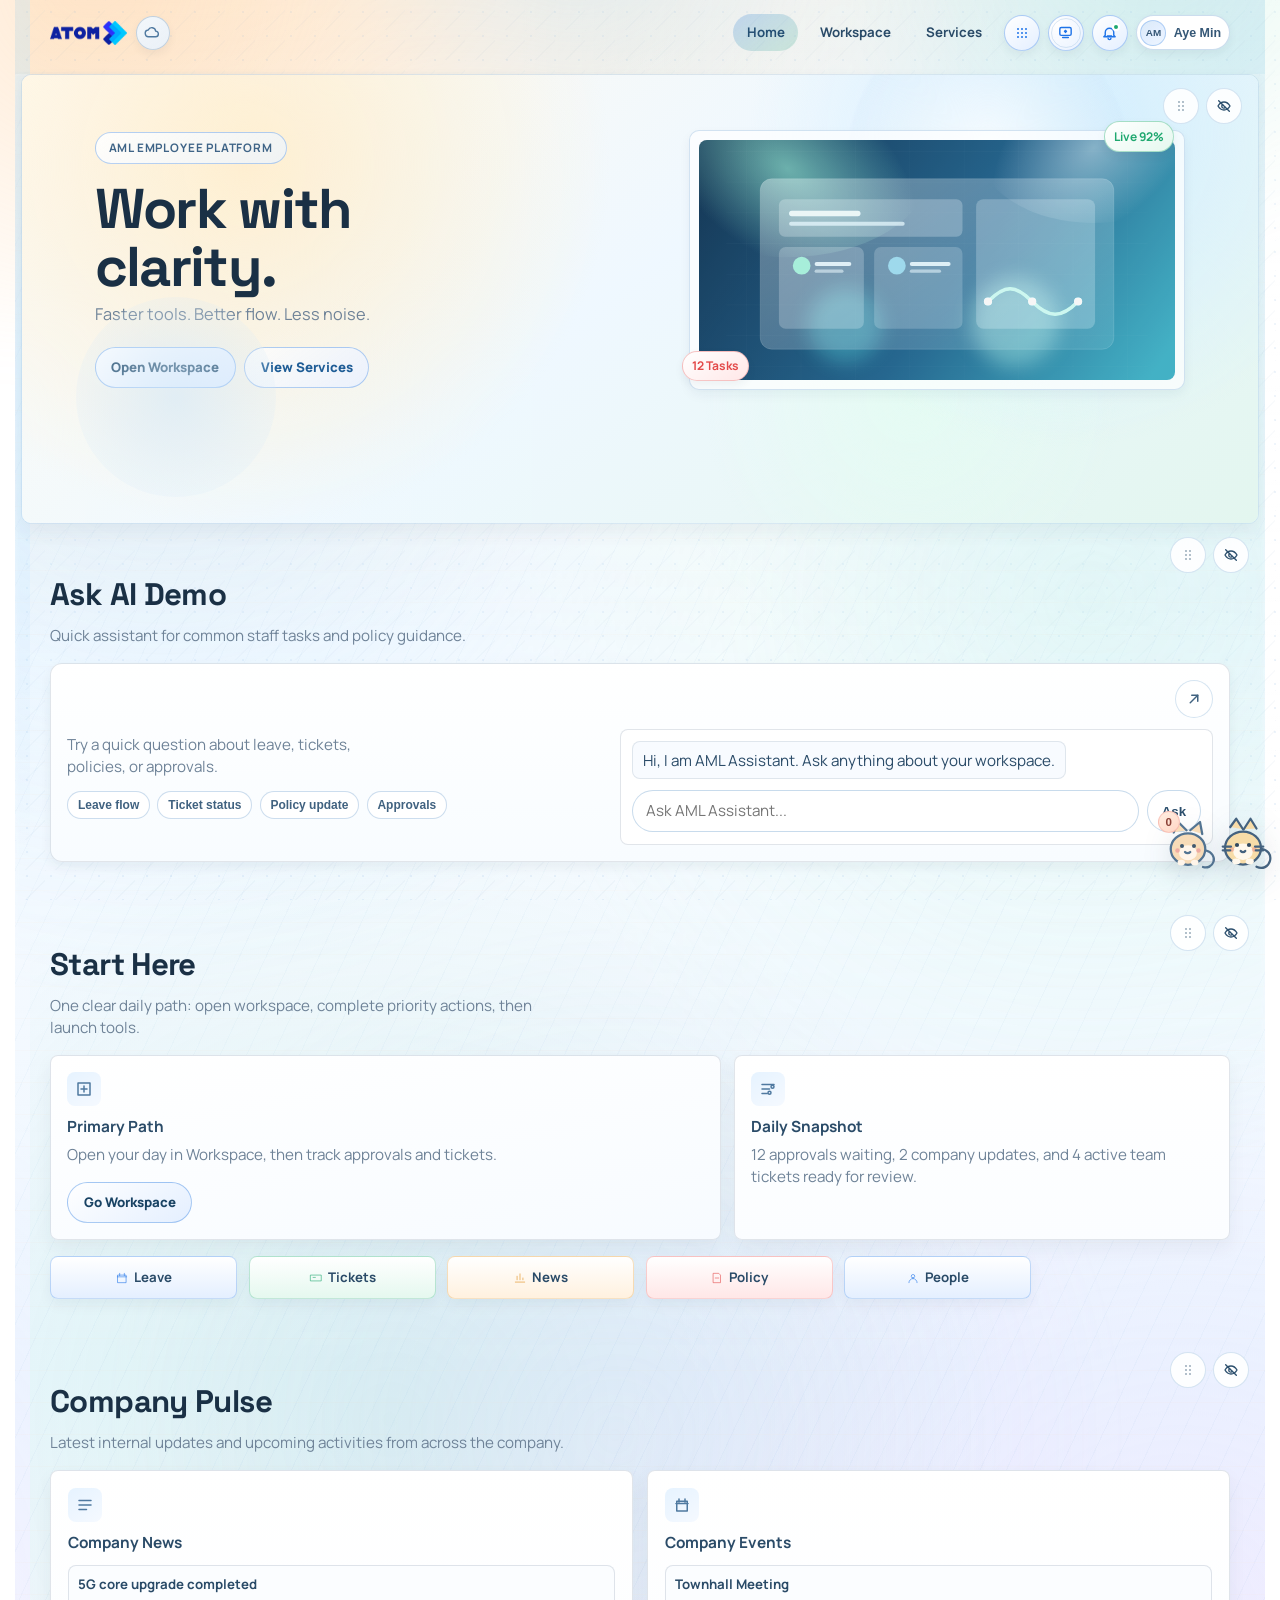
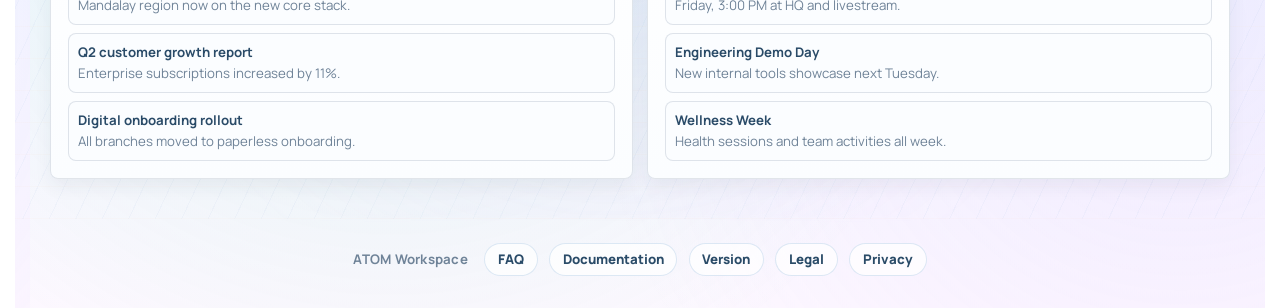
==== commit 0d15d6c2: "Refine portal UI and add documentation" ====
--- a/index.html
+++ b/index.html
@@ -20,7 +20,6 @@
           <a data-link="home" href="index.html">Home</a>
           <a data-link="workspace" href="workspace.html">Workspace</a>
           <a data-link="services" href="services.html">Services</a>
-          <a data-link="support" href="support.html">Support</a>
         </nav>
         <div class="nav-right" aria-label="Account">
           <button class="icon-btn" type="button" aria-label="Notifications">
@@ -61,6 +60,11 @@
         <h2>Ask AI Demo</h2>
         <p class="section-note">Quick assistant for common staff tasks and policy guidance.</p>
         <div class="ai-demo">
+          <div class="ai-demo-head">
+            <a class="ai-launch-link" href="ai.html" aria-label="Open full AI page" title="Open full AI page">
+              <svg viewBox="0 0 24 24" aria-hidden="true"><path d="M7 17 17 7"/><path d="M9 7h8v8"/></svg>
+            </a>
+          </div>
           <div class="ai-layout">
             <div class="ai-side">
               <p>Try a quick question about leave, tickets, policies, or approvals.</p>
@@ -171,6 +175,7 @@
       <p>ATOM Workspace</p>
       <nav class="footer-links" aria-label="Footer">
         <a href="faq.html">FAQ</a>
+        <a href="technical.html">Documentation</a>
         <a href="version.html">Version</a>
         <a href="legal.html">Legal</a>
         <a href="privacy.html">Privacy</a>
--- a/styles.css
+++ b/styles.css
@@ -235,6 +235,7 @@
   place-items: center;
   box-shadow: 0 4px 10px rgba(26, 48, 69, 0.06);
   cursor: pointer;
+  transition: color 0.2s ease, border-color 0.2s ease, background 0.2s ease;
 }
 
 .weather-trigger-icon,
@@ -295,9 +296,11 @@
   width: 34px;
   height: 34px;
   border-radius: 10px;
+  border: 1px solid transparent;
   background: linear-gradient(145deg, #eef8ff, #ffffff);
   color: var(--accent-1);
   flex: 0 0 auto;
+  transition: color 0.2s ease, border-color 0.2s ease, background 0.2s ease;
 }
 
 .weather-popover-copy strong,
@@ -799,6 +802,12 @@
   background: linear-gradient(145deg, rgba(255, 255, 255, 0.72), rgba(232, 240, 255, 0.82));
 }
 
+.btn-danger {
+  color: #7a2230;
+  border: 1px solid rgba(226, 85, 85, 0.34);
+  background: linear-gradient(145deg, #fff7f7, #ffe3e3);
+}
+
 .hero-visual {
   position: relative;
   border-radius: 10px;
@@ -866,6 +875,343 @@
   padding-top: calc(var(--section-space) + var(--space-2));
 }
 
+.layout-assistant {
+  position: fixed;
+  right: 4.45rem;
+  bottom: 0.95rem;
+  z-index: 23;
+}
+
+.layout-assistant-ball {
+  width: 72px;
+  height: 72px;
+  display: inline-flex;
+  align-items: center;
+  justify-content: center;
+  position: relative;
+  border: 0;
+  padding: 0;
+  background: transparent;
+  color: #2c4f6d;
+  box-shadow: none;
+  cursor: pointer;
+  transition: transform 0.2s ease;
+}
+
+.layout-assistant-ball:hover {
+  transform: translateY(-2px);
+}
+
+.layout-assistant.is-open .layout-assistant-ball {
+  transform: translateY(-3px);
+}
+
+.layout-assistant-icon {
+  display: inline-flex;
+  align-items: center;
+  justify-content: center;
+}
+
+.layout-assistant-pet-svg {
+  width: 72px;
+  height: 72px;
+  overflow: visible;
+  filter: drop-shadow(0 9px 14px rgba(26, 48, 69, 0.14));
+  animation: desk-pet-bob 3.8s ease-in-out infinite, assistant-pet-snuggle 12s ease-in-out infinite;
+}
+
+.layout-assistant-pet-ear,
+.layout-assistant-pet-tail,
+.layout-assistant-pet-body,
+.layout-assistant-pet-mouth {
+  fill: none;
+  stroke: #537492;
+  stroke-width: 3;
+  stroke-linecap: round;
+  stroke-linejoin: round;
+}
+
+.layout-assistant-pet-body,
+.layout-assistant-pet-ear {
+  fill: #f8dcb8;
+}
+
+.layout-assistant-pet-belly,
+.layout-assistant-pet-paw {
+  fill: #fff5ea;
+}
+
+.layout-assistant-pet-eye {
+  fill: #41596f;
+}
+
+.layout-assistant-pet-blush {
+  fill: rgba(235, 154, 154, 0.72);
+}
+
+.layout-assistant-badge {
+  position: absolute;
+  top: 4px;
+  left: 6px;
+  min-width: 22px;
+  height: 22px;
+  padding: 0 0.3rem;
+  display: grid;
+  place-items: center;
+  border-radius: 999px;
+  background: linear-gradient(145deg, #ffefe3, #ffd6c5);
+  color: #8b4238;
+  font-size: 0.72rem;
+  font-weight: 800;
+  border: 1px solid rgba(226, 85, 85, 0.22);
+}
+
+.layout-assistant-panel {
+  position: absolute;
+  right: -0.6rem;
+  bottom: 4.8rem;
+  width: min(340px, calc(100vw - 3.2rem));
+  border-radius: var(--radius-lg);
+  border: 1px solid rgba(133, 175, 214, 0.24);
+  background: linear-gradient(180deg, rgba(255, 252, 246, 0.98), rgba(239, 247, 255, 0.96));
+  box-shadow: 0 18px 34px rgba(26, 48, 69, 0.16);
+  padding: 1rem;
+}
+
+.pet-namecard {
+  position: absolute;
+  right: 10px;
+  bottom: 42px;
+  min-width: 138px;
+  padding: 0.55rem 0.7rem;
+  border-radius: 14px;
+  background: rgba(255, 255, 255, 0.94);
+  border: 1px solid rgba(133, 175, 214, 0.28);
+  box-shadow: 0 8px 18px rgba(26, 48, 69, 0.1);
+  opacity: 0;
+  transform: translateY(8px) scale(0.94);
+  transition: opacity 0.18s ease, transform 0.18s ease;
+  pointer-events: none;
+  text-align: left;
+}
+
+.pet-namecard strong {
+  display: block;
+  color: var(--ink-800);
+  font-size: 0.78rem;
+}
+
+.pet-namecard span {
+  display: block;
+  margin-top: 0.1rem;
+  color: var(--muted);
+  font-size: 0.7rem;
+  line-height: 1.35;
+}
+
+.pet-namecard-assistant {
+  right: 10px;
+  bottom: 52px;
+  min-width: 146px;
+}
+
+.desk-pet-button:hover .pet-namecard,
+.desk-pet-button:focus-visible .pet-namecard,
+.layout-assistant-ball:hover .pet-namecard,
+.layout-assistant-ball:focus-visible .pet-namecard {
+  opacity: 1;
+  transform: translateY(0) scale(1);
+}
+
+.layout-assistant::before,
+.layout-assistant::after {
+  content: "❤";
+  position: absolute;
+  right: -1.6rem;
+  bottom: 2.7rem;
+  color: #ef7d98;
+  font-size: 1rem;
+  line-height: 1;
+  opacity: 0;
+  pointer-events: none;
+}
+
+.layout-assistant::before {
+  animation: assistant-heart-rise 12s ease-in-out infinite;
+}
+
+.layout-assistant::after {
+  right: -0.7rem;
+  bottom: 3.3rem;
+  font-size: 0.82rem;
+  animation: assistant-heart-rise 12s ease-in-out infinite 0.24s;
+}
+
+.layout-assistant-panel-head strong {
+  display: block;
+  color: var(--ink-800);
+}
+
+.layout-assistant-panel-head span {
+  display: block;
+  margin-top: 0.22rem;
+  color: var(--muted);
+  font-size: var(--text-sm);
+}
+
+.layout-manager-actions {
+  margin-top: 0.8rem;
+  display: flex;
+  align-items: flex-start;
+  gap: 0.7rem;
+  flex-wrap: wrap;
+}
+
+.layout-hidden-list {
+  display: flex;
+  align-items: center;
+  gap: 0.5rem;
+  flex-wrap: wrap;
+}
+
+.layout-hidden-empty {
+  color: var(--muted);
+  font-size: var(--text-sm);
+}
+
+.layout-hidden-chip,
+.layout-reset-btn,
+.layout-control-btn {
+  display: inline-flex;
+  align-items: center;
+  justify-content: center;
+  gap: 0.4rem;
+  border: 1px solid rgba(133, 175, 214, 0.34);
+  background: rgba(255, 255, 255, 0.9);
+  color: #2c4f6d;
+  border-radius: var(--radius-pill);
+  cursor: pointer;
+  font: inherit;
+}
+
+.layout-hidden-chip,
+.layout-reset-btn {
+  padding: 0.5rem 0.78rem;
+  font-size: var(--text-sm);
+  font-weight: 800;
+}
+
+.layout-hidden-chip svg,
+.layout-reset-btn svg,
+.layout-control-btn svg {
+  width: 16px;
+  height: 16px;
+  stroke: currentColor;
+  fill: none;
+  stroke-width: 2;
+  stroke-linecap: round;
+  stroke-linejoin: round;
+}
+
+.layout-hidden-chip:hover,
+.layout-reset-btn:hover,
+.layout-control-btn:hover {
+  background: #f1f7fd;
+}
+
+.layout-section {
+  position: relative;
+}
+
+.layout-section-controls {
+  position: absolute;
+  top: 0.8rem;
+  right: 1rem;
+  display: inline-flex;
+  align-items: center;
+  gap: 0.45rem;
+  z-index: 4;
+}
+
+.layout-control-btn {
+  width: 36px;
+  height: 36px;
+  padding: 0;
+  backdrop-filter: blur(8px);
+}
+
+.layout-drag-handle {
+  cursor: grab;
+}
+
+.layout-section.is-layout-dragging {
+  opacity: 0.82;
+}
+
+.layout-section.is-layout-drop-target {
+  outline: 2px dashed rgba(47, 125, 225, 0.35);
+  outline-offset: 6px;
+}
+
+.layout-section.is-layout-hidden {
+  display: none;
+}
+
+.desk-pet-svg {
+  animation: desk-pet-snuggle 12s ease-in-out infinite;
+}
+
+@keyframes assistant-pet-snuggle {
+  0%,
+  38%,
+  60%,
+  100% {
+    transform: translateX(0) rotate(0deg);
+  }
+  44%,
+  54% {
+    transform: translateX(9px) rotate(5deg);
+  }
+  48%,
+  50% {
+    transform: translateX(12px) rotate(8deg) scale(1.02);
+  }
+}
+
+@keyframes desk-pet-snuggle {
+  0%,
+  38%,
+  60%,
+  100% {
+    transform: translateX(0) rotate(0deg);
+  }
+  44%,
+  54% {
+    transform: translateX(-9px) rotate(-4deg);
+  }
+  48%,
+  50% {
+    transform: translateX(-12px) rotate(-6deg) scale(1.02);
+  }
+}
+
+@keyframes assistant-heart-rise {
+  0%,
+  40%,
+  100% {
+    opacity: 0;
+    transform: translate3d(0, 0, 0) scale(0.7);
+  }
+  46% {
+    opacity: 0.9;
+    transform: translate3d(0, -8px, 0) scale(1);
+  }
+  56% {
+    opacity: 0;
+    transform: translate3d(10px, -28px, 0) scale(1.18);
+  }
+}
+
 h2 {
   margin: 0 0 var(--space-2);
   font-family: "Space Grotesk", sans-serif;
@@ -1034,6 +1380,11 @@
   display: grid;
   grid-template-columns: 1.1fr 0.9fr;
   gap: 0.85rem;
+  align-items: stretch;
+}
+
+.media-grid > * {
+  height: 100%;
 }
 
 .start-grid {
@@ -1128,6 +1479,8 @@
 }
 
 .panel {
+  display: flex;
+  flex-direction: column;
   padding: 1.2rem;
   border-radius: var(--radius-lg);
   background: linear-gradient(170deg, #ffffff 0%, #f6fbff 100%);
@@ -1206,6 +1559,38 @@
   background: linear-gradient(180deg, #ffffff 0%, #f8fcff 100%);
   box-shadow: var(--shadow-sm);
   padding: 1rem;
+}
+
+.ai-demo-head {
+  display: flex;
+  justify-content: flex-end;
+  margin-bottom: 0.65rem;
+}
+
+.ai-launch-link {
+  width: 38px;
+  height: 38px;
+  display: inline-flex;
+  align-items: center;
+  justify-content: center;
+  border-radius: 999px;
+  border: 1px solid rgba(133, 175, 214, 0.34);
+  background: rgba(255, 255, 255, 0.88);
+  color: #406280;
+}
+
+.ai-launch-link svg {
+  width: 18px;
+  height: 18px;
+  stroke: currentColor;
+  fill: none;
+  stroke-width: 2;
+  stroke-linecap: round;
+  stroke-linejoin: round;
+}
+
+.ai-launch-link:hover {
+  background: #f1f7fd;
 }
 
 .ai-layout {
@@ -1316,6 +1701,220 @@
 
 .ai-form button:hover {
   background: #f1f7fd;
+}
+
+.ai-demo-expanded {
+  padding: 1.15rem;
+}
+
+.ai-chat-expanded {
+  min-height: 480px;
+}
+
+.ai-log-expanded {
+  min-height: 380px;
+  max-height: 56vh;
+}
+
+.ai-note {
+  margin-top: 1rem;
+}
+
+.public-room-panel {
+  display: flex;
+  flex-direction: column;
+  border-radius: var(--radius-lg);
+  border: 1px solid var(--line);
+  background: linear-gradient(180deg, #ffffff 0%, #f8fcff 100%);
+  box-shadow: var(--shadow-sm);
+  padding: 0.9rem;
+}
+
+.public-room-heading {
+  display: flex;
+  align-items: flex-start;
+  gap: 0.8rem;
+  margin-bottom: 0.75rem;
+}
+
+.public-room-heading .icon-wrap {
+  margin-bottom: 0;
+  flex: none;
+}
+
+.public-room-heading h2 {
+  margin: 0 0 0.25rem;
+}
+
+.public-room-heading .section-note {
+  margin: 0;
+}
+
+.public-room-log {
+  display: grid;
+  flex: 1;
+  align-content: start;
+  gap: 0.5rem;
+  max-height: 260px;
+  overflow: auto;
+}
+
+.public-room-msg {
+  width: min(88%, 420px);
+  padding: 0.62rem 0.72rem;
+  border-radius: 12px;
+  border: 1px solid rgba(133, 175, 214, 0.24);
+  background: linear-gradient(180deg, #ffffff, #f8fbff);
+}
+
+.public-room-msg.other {
+  margin-right: auto;
+  border-top-left-radius: 8px;
+}
+
+.public-room-msg.self {
+  margin-left: auto;
+  background: linear-gradient(180deg, #fef8ef, #eaf4ff);
+  border-color: rgba(47, 125, 225, 0.22);
+  border-top-right-radius: 8px;
+}
+
+.public-room-msg:nth-child(3n + 1) {
+  background: linear-gradient(180deg, #ffffff, #edf6ff);
+}
+
+.public-room-msg:nth-child(3n + 2) {
+  background: linear-gradient(180deg, #ffffff, #eefaf4);
+}
+
+.public-room-msg:nth-child(3n + 3) {
+  background: linear-gradient(180deg, #ffffff, #fff7ef);
+}
+
+.public-room-msg.self:nth-child(3n + 1),
+.public-room-msg.self:nth-child(3n + 2),
+.public-room-msg.self:nth-child(3n + 3) {
+  background: linear-gradient(180deg, #fef8ef, #eaf4ff);
+}
+
+.public-room-meta {
+  display: flex;
+  align-items: center;
+  justify-content: space-between;
+  gap: 0.6rem;
+  margin-bottom: 0.24rem;
+}
+
+.public-room-meta strong {
+  display: inline-flex;
+  align-items: center;
+  gap: 0.36rem;
+  color: var(--ink-800);
+  font-size: 0.8rem;
+}
+
+.public-room-meta strong svg {
+  width: 14px;
+  height: 14px;
+  stroke: currentColor;
+  fill: none;
+  stroke-width: 2;
+  stroke-linecap: round;
+  stroke-linejoin: round;
+}
+
+.public-room-meta span {
+  color: var(--muted);
+  font-size: 0.72rem;
+}
+
+.public-room-msg p {
+  margin: 0;
+  color: var(--ink-800);
+  font-size: 0.88rem;
+  line-height: 1.35;
+}
+
+.public-room-form {
+  margin-top: 0.6rem;
+  display: grid;
+  gap: 0.55rem;
+}
+
+.public-room-form textarea {
+  width: 100%;
+  min-height: 72px;
+  resize: vertical;
+  border-radius: 14px;
+  border: 1px solid rgba(133, 175, 214, 0.4);
+  background: #fff;
+  padding: 0.62rem 0.74rem;
+  font: inherit;
+  font-size: 0.9rem;
+  line-height: 1.4;
+  color: var(--ink-800);
+  outline: none;
+}
+
+.public-room-form textarea:focus {
+  border-color: #94b9db;
+  box-shadow: 0 0 0 3px rgba(148, 185, 219, 0.2);
+}
+
+.public-room-actions {
+  display: flex;
+  align-items: center;
+  justify-content: space-between;
+  gap: 0.6rem;
+}
+
+.public-room-actions p {
+  margin: 0;
+  color: var(--muted);
+  flex: 1;
+  font-size: 0.75rem;
+  line-height: 1.35;
+}
+
+.public-room-actions button {
+  width: 42px;
+  height: 42px;
+  flex: none;
+  display: inline-flex;
+  align-items: center;
+  justify-content: center;
+  border: 1px solid rgba(133, 175, 214, 0.45);
+  background: #fff;
+  color: #2c4f6d;
+  border-radius: var(--radius-pill);
+  padding: 0;
+  cursor: pointer;
+}
+
+.public-room-actions button svg {
+  width: 18px;
+  height: 18px;
+  stroke: currentColor;
+  fill: none;
+  stroke-width: 2;
+  stroke-linecap: round;
+  stroke-linejoin: round;
+}
+
+.public-room-actions button:hover {
+  background: #f1f7fd;
+}
+
+.sr-only {
+  position: absolute;
+  width: 1px;
+  height: 1px;
+  padding: 0;
+  margin: -1px;
+  overflow: hidden;
+  clip: rect(0, 0, 0, 0);
+  white-space: nowrap;
+  border: 0;
 }
 
 .footer {
@@ -1451,6 +2050,277 @@
 
 .doc-list li + li {
   margin-top: 0.5rem;
+}
+
+.docs-page {
+  padding-top: 1.1rem;
+}
+
+.docs-section-wrap {
+  padding-top: 1.2rem;
+}
+
+.docs-shell {
+  display: grid;
+  grid-template-columns: minmax(240px, 0.72fr) minmax(0, 1.6fr);
+  gap: 1rem;
+  align-items: start;
+}
+
+.docs-sidebar {
+  position: sticky;
+  top: 5.4rem;
+  display: grid;
+  gap: 0.9rem;
+}
+
+.docs-sidebar h1 {
+  margin: 0;
+}
+
+.docs-search {
+  display: grid;
+  gap: 0.42rem;
+  color: var(--ink-800);
+  font-size: var(--text-sm);
+  font-weight: 700;
+}
+
+.docs-search input {
+  width: 100%;
+  border-radius: 14px;
+  border: 1px solid rgba(133, 175, 214, 0.38);
+  background: rgba(255, 255, 255, 0.9);
+  padding: 0.76rem 0.9rem;
+  font: inherit;
+  color: var(--ink-800);
+  outline: none;
+}
+
+.docs-search input:focus {
+  border-color: #94b9db;
+  box-shadow: 0 0 0 3px rgba(148, 185, 219, 0.2);
+}
+
+.docs-topic-list {
+  display: grid;
+  gap: 0.55rem;
+}
+
+.docs-topic {
+  border: 1px solid rgba(133, 175, 214, 0.3);
+  border-radius: 999px;
+  background: linear-gradient(180deg, rgba(255, 255, 255, 0.96), rgba(241, 248, 255, 0.92));
+  color: var(--ink-800);
+  padding: 0.62rem 0.88rem;
+  font: inherit;
+  font-size: var(--text-sm);
+  font-weight: 800;
+  text-align: left;
+  cursor: pointer;
+  transition: background 0.2s ease, border-color 0.2s ease, transform 0.2s ease;
+}
+
+.docs-topic:hover {
+  transform: translateX(2px);
+  background: linear-gradient(180deg, rgba(255, 251, 244, 0.96), rgba(233, 244, 255, 0.94));
+}
+
+.docs-topic.active {
+  border-color: rgba(31, 116, 232, 0.44);
+  background: linear-gradient(180deg, rgba(255, 248, 238, 0.98), rgba(229, 242, 255, 0.96));
+  color: #26496a;
+}
+
+.docs-side-note {
+  border-radius: 18px;
+  border: 1px solid rgba(133, 175, 214, 0.24);
+  background: linear-gradient(180deg, rgba(255, 250, 242, 0.98), rgba(239, 247, 255, 0.96));
+  padding: 0.9rem;
+}
+
+.docs-side-note strong {
+  display: block;
+  color: var(--ink-800);
+}
+
+.docs-side-note p {
+  margin: 0.38rem 0 0;
+  color: var(--muted);
+}
+
+.docs-content {
+  display: grid;
+  gap: 1rem;
+}
+
+.doc-section {
+  scroll-margin-top: 5.8rem;
+}
+
+.doc-heading {
+  margin-bottom: 0.95rem;
+}
+
+.doc-heading h2 {
+  margin: 0.15rem 0 0;
+}
+
+.doc-stat-grid {
+  display: grid;
+  grid-template-columns: repeat(4, minmax(0, 1fr));
+  gap: 0.75rem;
+  margin-top: 1rem;
+}
+
+.doc-stat {
+  border-radius: 18px;
+  border: 1px solid rgba(133, 175, 214, 0.22);
+  background: linear-gradient(180deg, rgba(255, 255, 255, 0.98), rgba(239, 247, 255, 0.94));
+  padding: 0.9rem;
+}
+
+.doc-stat strong {
+  display: block;
+  color: var(--ink-800);
+  font-size: 1.25rem;
+}
+
+.doc-stat span {
+  display: block;
+  margin-top: 0.18rem;
+  color: var(--muted);
+  font-size: var(--text-sm);
+}
+
+.doc-grid-2 {
+  display: grid;
+  grid-template-columns: repeat(2, minmax(0, 1fr));
+  gap: 0.85rem;
+  margin-top: 1rem;
+}
+
+.doc-card {
+  border-radius: 18px;
+  border: 1px solid rgba(133, 175, 214, 0.22);
+  background: linear-gradient(180deg, rgba(255, 255, 255, 0.98), rgba(246, 251, 255, 0.95));
+  padding: 1rem;
+}
+
+.doc-card h3 {
+  margin: 0;
+  color: var(--ink-800);
+}
+
+.doc-card p,
+.doc-card .doc-list {
+  margin-top: 0.55rem;
+}
+
+.doc-table {
+  display: grid;
+  gap: 0.72rem;
+  margin-top: 1rem;
+}
+
+.doc-row {
+  display: grid;
+  grid-template-columns: minmax(180px, 0.55fr) minmax(0, 1fr);
+  gap: 0.9rem;
+  align-items: start;
+  border-radius: 18px;
+  border: 1px solid rgba(133, 175, 214, 0.22);
+  background: linear-gradient(180deg, rgba(255, 255, 255, 0.98), rgba(245, 250, 255, 0.95));
+  padding: 0.92rem 1rem;
+}
+
+.doc-row strong {
+  color: var(--ink-800);
+}
+
+.doc-row span {
+  color: var(--muted);
+  line-height: 1.5;
+}
+
+.doc-note {
+  margin-top: 1rem;
+  border-radius: 18px;
+  border: 1px solid rgba(233, 172, 83, 0.26);
+  background: linear-gradient(180deg, rgba(255, 248, 239, 0.98), rgba(245, 250, 255, 0.95));
+  padding: 0.95rem 1rem;
+}
+
+.doc-note strong {
+  display: block;
+  color: var(--ink-800);
+}
+
+.doc-note p {
+  margin: 0.36rem 0 0;
+  color: var(--muted);
+}
+
+.palette-grid {
+  display: grid;
+  grid-template-columns: repeat(4, minmax(0, 1fr));
+  gap: 0.8rem;
+  margin-top: 1rem;
+}
+
+.palette-card {
+  border-radius: 18px;
+  border: 1px solid rgba(133, 175, 214, 0.22);
+  background: linear-gradient(180deg, rgba(255, 255, 255, 0.98), rgba(245, 250, 255, 0.95));
+  padding: 0.95rem;
+}
+
+.palette-card strong {
+  display: block;
+  margin-top: 0.8rem;
+  color: var(--ink-800);
+}
+
+.palette-card p {
+  margin: 0.35rem 0 0;
+  color: var(--muted);
+  font-size: var(--text-sm);
+}
+
+.palette-swatch {
+  display: block;
+  width: 100%;
+  height: 76px;
+  border-radius: 14px;
+  border: 1px solid rgba(133, 175, 214, 0.18);
+}
+
+.palette-blue {
+  background: linear-gradient(135deg, #7ec1ff 0%, #2f7de1 100%);
+}
+
+.palette-green {
+  background: linear-gradient(135deg, #8ce0bd 0%, #1fa86f 100%);
+}
+
+.palette-orange {
+  background: linear-gradient(135deg, #ffd39c 0%, #dc8a1a 100%);
+}
+
+.palette-red {
+  background: linear-gradient(135deg, #ffb6ad 0%, #e25555 100%);
+}
+
+.doc-empty {
+  text-align: center;
+}
+
+.doc-empty h2 {
+  margin: 0;
+}
+
+.doc-empty p {
+  margin: 0.55rem 0 0;
 }
 
 .release-meta {
@@ -1732,6 +2602,129 @@
   color: #975050;
 }
 
+.desk-pet {
+  position: fixed;
+  right: 1rem;
+  bottom: 1rem;
+  z-index: 24;
+}
+
+.desk-pet-button {
+  position: relative;
+  width: 72px;
+  height: 72px;
+  padding: 0;
+  border: 0;
+  background: transparent;
+  cursor: pointer;
+  animation: desk-pet-bob 3.8s ease-in-out infinite;
+}
+
+.desk-pet.is-paused .desk-pet-button {
+  animation-play-state: paused;
+}
+
+.desk-pet-bubble {
+  position: absolute;
+  right: 28px;
+  bottom: 54px;
+  width: min(320px, calc(100vw - 4.5rem));
+  max-width: 320px;
+  padding: 0.65rem 0.82rem;
+  border-radius: 14px;
+  background: rgba(255, 255, 255, 0.92);
+  border: 1px solid rgba(133, 175, 214, 0.28);
+  color: #496885;
+  font-size: 0.74rem;
+  font-weight: 700;
+  line-height: 1.45;
+  letter-spacing: 0.01em;
+  box-shadow: 0 8px 18px rgba(26, 48, 69, 0.1);
+  opacity: 0;
+  transform: translateY(8px) scale(0.92);
+  transition: opacity 0.18s ease, transform 0.18s ease;
+  pointer-events: none;
+  text-align: left;
+}
+
+.desk-pet.is-wave .desk-pet-bubble {
+  opacity: 1;
+  transform: translateY(0) scale(1);
+}
+
+.desk-pet-svg {
+  width: 72px;
+  height: 72px;
+  overflow: visible;
+  filter: drop-shadow(0 10px 16px rgba(26, 48, 69, 0.16));
+}
+
+.desk-pet-tail,
+.desk-pet-ear,
+.desk-pet-body,
+.desk-pet-mouth,
+.desk-pet-whisker {
+  fill: none;
+  stroke: #44627f;
+  stroke-width: 3;
+  stroke-linecap: round;
+  stroke-linejoin: round;
+}
+
+.desk-pet-body,
+.desk-pet-ear {
+  fill: #f7dca8;
+}
+
+.desk-pet-belly,
+.desk-pet-paw {
+  fill: #fff8ed;
+}
+
+.desk-pet-eye {
+  fill: #31485f;
+}
+
+.desk-pet-blush {
+  fill: rgba(232, 119, 119, 0.4);
+}
+
+.desk-pet.is-wave .desk-pet-svg {
+  animation: desk-pet-wave 0.8s ease-in-out 2;
+}
+
+body.ai-effect-rotate > .topbar,
+body.ai-effect-rotate > main,
+body.ai-effect-rotate > .footer,
+body.ai-effect-rotate > .desk-pet {
+  animation: site-rotate 1.15s cubic-bezier(0.22, 0.85, 0.24, 1) both;
+  transform-origin: center center;
+}
+
+body.ai-effect-drop > .topbar {
+  animation: site-drop 1.35s cubic-bezier(0.24, 0.9, 0.28, 1) both;
+}
+
+body.ai-effect-drop > main {
+  animation: site-drop 1.35s cubic-bezier(0.24, 0.9, 0.28, 1) 0.08s both;
+}
+
+body.ai-effect-drop > .footer {
+  animation: site-drop 1.35s cubic-bezier(0.24, 0.9, 0.28, 1) 0.16s both;
+}
+
+body.ai-effect-drop > .desk-pet {
+  animation: site-drop 1.35s cubic-bezier(0.24, 0.9, 0.28, 1) 0.22s both;
+}
+
+body.ai-effect-space > .topbar,
+body.ai-effect-space > main,
+body.ai-effect-space > .footer,
+body.ai-effect-space > .desk-pet {
+  animation: site-space 2s cubic-bezier(0.2, 0.85, 0.22, 1) both;
+  transform-origin: center center;
+}
+
 [data-reveal] {
   opacity: 0;
   transform: translateY(12px);
@@ -1820,6 +2813,91 @@
   }
   96% {
     transform: rotate(-6deg);
+  }
+}
+
+@keyframes desk-pet-bob {
+  0%,
+  100% {
+    transform: translateY(0);
+  }
+
+  50% {
+    transform: translateY(-4px);
+  }
+}
+
+@keyframes desk-pet-wave {
+  0%,
+  100% {
+    transform: rotate(0deg);
+  }
+
+  25% {
+    transform: rotate(-5deg);
+  }
+
+  75% {
+    transform: rotate(5deg);
+  }
+}
+
+@keyframes site-rotate {
+  0% {
+    transform: rotate(0deg) scale(1);
+  }
+
+  55% {
+    transform: rotate(358deg) scale(0.98);
+  }
+
+  100% {
+    transform: rotate(360deg) scale(1);
+  }
+}
+
+@keyframes site-drop {
+  0% {
+    transform: translateY(-38px) rotate(-1.2deg);
+    opacity: 0.98;
+  }
+
+  58% {
+    transform: translateY(24px) rotate(1deg);
+  }
+
+  78% {
+    transform: translateY(-10px) rotate(-0.6deg);
+  }
+
+  100% {
+    transform: translateY(0) rotate(0deg);
+    opacity: 1;
+  }
+}
+
+@keyframes site-space {
+  0% {
+    transform: translate3d(0, 0, 0) scale(1) rotate(0deg);
+    filter: saturate(1);
+  }
+
+  25% {
+    transform: translate3d(10px, -14px, 0) scale(0.985) rotate(0.8deg);
+  }
+
+  55% {
+    transform: translate3d(-12px, -24px, 0) scale(0.97) rotate(-0.9deg);
+    filter: saturate(1.08);
+  }
+
+  80% {
+    transform: translate3d(8px, -10px, 0) scale(0.99) rotate(0.4deg);
+  }
+
+  100% {
+    transform: translate3d(0, 0, 0) scale(1) rotate(0deg);
+    filter: saturate(1);
   }
 }
 
@@ -2148,6 +3226,39 @@
   color: #ffc3c3;
 }
 
+[data-theme="dark"] .desk-pet-bubble {
+  background: rgba(16, 32, 51, 0.92);
+  border-color: rgba(126, 178, 255, 0.18);
+  color: #cfe4fa;
+  box-shadow: 0 10px 20px rgba(2, 8, 14, 0.36);
+}
+
+[data-theme="dark"] .desk-pet-svg {
+  filter: drop-shadow(0 12px 20px rgba(2, 8, 14, 0.36));
+}
+
+[data-theme="dark"] .desk-pet-tail,
+[data-theme="dark"] .desk-pet-ear,
+[data-theme="dark"] .desk-pet-body,
+[data-theme="dark"] .desk-pet-mouth,
+[data-theme="dark"] .desk-pet-whisker {
+  stroke: #d6e8fb;
+}
+
+[data-theme="dark"] .desk-pet-body,
+[data-theme="dark"] .desk-pet-ear {
+  fill: #d8bb84;
+}
+
+[data-theme="dark"] .desk-pet-belly,
+[data-theme="dark"] .desk-pet-paw {
+  fill: #fff1dd;
+}
+
+[data-theme="dark"] .desk-pet-eye {
+  fill: #112033;
+}
+
 [data-theme="dark"] .setting-highlight {
   color: #d7e7f7;
   background: rgba(13, 24, 38, 0.64);
@@ -2274,6 +3385,116 @@
   color: #9eb7d0;
 }
 
+[data-theme="dark"] .docs-topic,
+[data-theme="dark"] .docs-search input,
+[data-theme="dark"] .docs-side-note,
+[data-theme="dark"] .doc-stat,
+[data-theme="dark"] .doc-card,
+[data-theme="dark"] .doc-row,
+[data-theme="dark"] .doc-note,
+[data-theme="dark"] .palette-card {
+  background: linear-gradient(180deg, rgba(18, 33, 51, 0.98), rgba(16, 29, 45, 0.96));
+  border-color: rgba(126, 178, 255, 0.16);
+}
+
+[data-theme="dark"] .docs-topic {
+  color: #d7e7f7;
+}
+
+[data-theme="dark"] .docs-topic:hover,
+[data-theme="dark"] .docs-topic.active {
+  background: linear-gradient(180deg, rgba(28, 48, 72, 0.98), rgba(22, 40, 61, 0.96));
+  border-color: rgba(126, 178, 255, 0.3);
+}
+
+[data-theme="dark"] .docs-search,
+[data-theme="dark"] .doc-stat span,
+[data-theme="dark"] .doc-row span,
+[data-theme="dark"] .doc-note p,
+[data-theme="dark"] .palette-card p,
+[data-theme="dark"] .docs-side-note p {
+  color: #9eb7d0;
+}
+
+[data-theme="dark"] .docs-sidebar h1,
+[data-theme="dark"] .doc-heading h2,
+[data-theme="dark"] .doc-card h3,
+[data-theme="dark"] .doc-row strong,
+[data-theme="dark"] .doc-note strong,
+[data-theme="dark"] .palette-card strong,
+[data-theme="dark"] .docs-side-note strong,
+[data-theme="dark"] .doc-stat strong {
+  color: #edf5ff;
+}
+
+[data-theme="dark"] .layout-assistant-panel,
+[data-theme="dark"] .layout-hidden-chip,
+[data-theme="dark"] .layout-reset-btn,
+[data-theme="dark"] .layout-control-btn {
+  background: linear-gradient(180deg, rgba(18, 33, 51, 0.98), rgba(16, 29, 45, 0.96));
+  border-color: rgba(126, 178, 255, 0.16);
+  color: #d7e7f7;
+}
+
+[data-theme="dark"] .layout-assistant-ball {
+  background: transparent;
+  border-color: transparent;
+  box-shadow: none;
+}
+
+[data-theme="dark"] .layout-assistant-panel-head strong {
+  color: #edf5ff;
+}
+
+[data-theme="dark"] .layout-assistant-panel-head span,
+[data-theme="dark"] .layout-hidden-empty {
+  color: #9eb7d0;
+}
+
+[data-theme="dark"] .layout-assistant-badge {
+  background: linear-gradient(145deg, rgba(94, 50, 44, 0.96), rgba(124, 62, 55, 0.92));
+  color: #ffe1dd;
+  border-color: rgba(255, 154, 154, 0.24);
+}
+
+[data-theme="dark"] .pet-namecard {
+  background: rgba(16, 29, 45, 0.96);
+  border-color: rgba(126, 178, 255, 0.16);
+}
+
+[data-theme="dark"] .pet-namecard strong {
+  color: #edf5ff;
+}
+
+[data-theme="dark"] .pet-namecard span {
+  color: #9eb7d0;
+}
+
+[data-theme="dark"] .layout-assistant-pet-ear,
+[data-theme="dark"] .layout-assistant-pet-tail,
+[data-theme="dark"] .layout-assistant-pet-body,
+[data-theme="dark"] .layout-assistant-pet-mouth {
+  stroke: #b8d4ef;
+}
+
+[data-theme="dark"] .layout-assistant-pet-body,
+[data-theme="dark"] .layout-assistant-pet-ear {
+  fill: #c8996f;
+}
+
+[data-theme="dark"] .layout-assistant-pet-belly,
+[data-theme="dark"] .layout-assistant-pet-paw {
+  fill: #f5d8bd;
+}
+
+[data-theme="dark"] .layout-assistant-pet-eye {
+  fill: #183047;
+}
+
+[data-theme="dark"] .layout-assistant-pet-blush {
+  fill: rgba(255, 191, 191, 0.5);
+}
+
 [data-theme="dark"] .release-pill {
   color: #d7e7f7;
   background: rgba(13, 24, 38, 0.64);
@@ -2290,6 +3511,12 @@
   color: #d8ebff;
   background: linear-gradient(145deg, rgba(29, 52, 79, 0.76), rgba(24, 44, 68, 0.72));
   border-color: rgba(126, 178, 255, 0.44);
+}
+
+[data-theme="dark"] .btn-danger {
+  color: #ffe0e0;
+  background: linear-gradient(145deg, rgba(88, 34, 41, 0.9), rgba(67, 25, 30, 0.88));
+  border-color: rgba(255, 154, 154, 0.34);
 }
 
 [data-theme="dark"] .hero-visual {
@@ -2398,6 +3625,60 @@
   background: #183047;
 }
 
+[data-theme="dark"] .public-room-panel {
+  background: linear-gradient(180deg, #102033 0%, #14263a 100%);
+  border-color: rgba(126, 178, 255, 0.14);
+}
+
+[data-theme="dark"] .public-room-msg {
+  background: linear-gradient(180deg, #112033, #14263a);
+  border-color: rgba(126, 178, 255, 0.12);
+}
+
+[data-theme="dark"] .public-room-msg.self {
+  background: linear-gradient(180deg, #183047, #17324a);
+  border-color: rgba(129, 183, 255, 0.22);
+}
+
+[data-theme="dark"] .public-room-msg:nth-child(3n + 1) {
+  background: linear-gradient(180deg, #13253a, #17304a);
+}
+
+[data-theme="dark"] .public-room-msg:nth-child(3n + 2) {
+  background: linear-gradient(180deg, #11263a, #153326);
+}
+
+[data-theme="dark"] .public-room-msg:nth-child(3n + 3) {
+  background: linear-gradient(180deg, #142338, #36291b);
+}
+
+[data-theme="dark"] .public-room-msg.self:nth-child(3n + 1),
+[data-theme="dark"] .public-room-msg.self:nth-child(3n + 2),
+[data-theme="dark"] .public-room-msg.self:nth-child(3n + 3) {
+  background: linear-gradient(180deg, #183047, #17324a);
+}
+
+[data-theme="dark"] .public-room-meta strong,
+[data-theme="dark"] .public-room-msg p {
+  color: #e0eeff;
+}
+
+[data-theme="dark"] .public-room-meta span,
+[data-theme="dark"] .public-room-actions p {
+  color: #9eb7d2;
+}
+
+[data-theme="dark"] .public-room-form textarea,
+[data-theme="dark"] .public-room-actions button {
+  background: #102133;
+  color: #d4e8fe;
+  border-color: rgba(127, 162, 198, 0.4);
+}
+
+[data-theme="dark"] .public-room-actions button:hover {
+  background: #183047;
+}
+
 @media (max-width: 980px) {
   .settings-layout {
     grid-template-columns: 1fr;
@@ -2409,6 +3690,16 @@
 
   .faq-layout {
     grid-template-columns: 1fr;
+  }
+
+  .docs-shell,
+  .doc-grid-2,
+  .palette-grid {
+    grid-template-columns: 1fr;
+  }
+
+  .doc-stat-grid {
+    grid-template-columns: repeat(2, minmax(0, 1fr));
   }
 
   body::before {
@@ -2449,9 +3740,181 @@
   }
 }
 
+@media (max-width: 860px) {
+  .layout-assistant {
+    right: 4.1rem;
+    bottom: -2rem;
+  }
+
+  .layout-assistant-panel {
+    right: 2.05rem;
+    width: min(320px, calc(100vw - 3rem));
+  }
+
+  .layout-section-controls {
+    top: 0.65rem;
+    right: 0.75rem;
+  }
+
+  .docs-sidebar {
+    position: static;
+  }
+
+  .docs-topic-list {
+    grid-template-columns: repeat(2, minmax(0, 1fr));
+  }
+
+  .doc-row {
+    grid-template-columns: 1fr;
+  }
+
+  .nav-wrap {
+    flex-wrap: wrap;
+    align-items: flex-start;
+  }
+
+  .nav-actions {
+    width: 100%;
+    justify-content: space-between;
+    gap: 0.75rem;
+  }
+
+  .nav-links {
+    flex: 1 1 auto;
+    flex-wrap: wrap;
+  }
+
+  .hero {
+    margin-inline: 0.2rem;
+  }
+
+  .hero-inner {
+    padding: 2rem 1.15rem;
+  }
+
+  h1,
+  .lead {
+    max-width: none;
+  }
+
+  .hero-actions .btn,
+  .card-actions .btn {
+    flex: 1 1 180px;
+  }
+
+  .float-chip.top {
+    top: 8px;
+    right: 8px;
+  }
+
+  .float-chip.bottom {
+    left: 8px;
+    bottom: 8px;
+  }
+
+  .cards-2,
+  .map-stats {
+    grid-template-columns: 1fr;
+  }
+
+  .chips {
+    grid-template-columns: repeat(2, minmax(0, 1fr));
+  }
+
+  .apps-catalog {
+    grid-template-columns: repeat(2, minmax(0, 1fr));
+  }
+
+  .ai-form {
+    flex-direction: column;
+  }
+
+  .ai-form button {
+    width: 100%;
+  }
+
+  .public-room-actions {
+    flex-direction: column;
+    align-items: stretch;
+  }
+
+  .public-room-actions button {
+    width: 100%;
+  }
+
+  .public-room-msg {
+    width: 100%;
+  }
+
+  .nav-panel {
+    width: min(320px, calc(100vw - 1.4rem));
+    right: 0;
+  }
+
+  .apps-panel {
+    width: min(360px, calc(100vw - 1.4rem));
+  }
+
+  .weather-popover {
+    max-width: calc(100vw - 1.4rem);
+  }
+}
+
 @media (max-width: 680px) {
+  .layout-assistant {
+    right: 3.85rem;
+    bottom: -1.8rem;
+  }
+
+  .layout-assistant-ball {
+    width: 60px;
+    height: 60px;
+  }
+
+  .layout-assistant-panel {
+    right: 1.45rem;
+    bottom: 2rem;
+    width: min(290px, calc(100vw - 2.1rem));
+    padding: 0.9rem;
+  }
+
+  .layout-manager-actions {
+    flex-direction: column;
+    align-items: stretch;
+  }
+
+  .layout-hidden-list,
+  .layout-hidden-chip,
+  .layout-reset-btn {
+    width: 100%;
+  }
+
+  .layout-hidden-chip,
+  .layout-reset-btn {
+    justify-content: center;
+  }
+
+  .layout-section-controls {
+    right: 0.6rem;
+    gap: 0.35rem;
+  }
+
+  .layout-control-btn {
+    width: 32px;
+    height: 32px;
+  }
+
+  .docs-topic-list,
+  .doc-stat-grid {
+    grid-template-columns: 1fr;
+  }
+
   .brand-group {
     gap: 0.4rem;
+  }
+
+  .nav-wrap {
+    gap: 0.65rem;
   }
 
   .theme-options {
@@ -2477,14 +3940,43 @@
     min-width: 196px;
   }
 
+  .desk-pet {
+    right: 0.6rem;
+    bottom: 0.7rem;
+  }
+
+  .desk-pet-button,
+  .desk-pet-svg {
+    width: 60px;
+    height: 60px;
+  }
+
+  .desk-pet-bubble {
+    right: 18px;
+    bottom: 46px;
+    width: min(270px, calc(100vw - 2.6rem));
+    max-width: 270px;
+  }
+
   .container {
     width: min(var(--max), calc(100% - 1.2rem));
   }
 
+  .nav-actions {
+    flex-direction: column;
+    align-items: stretch;
+    gap: 0.55rem;
+  }
+
   .nav-links {
-    flex-wrap: wrap;
+    width: 100%;
+    justify-content: flex-start;
+    gap: 0.34rem;
+  }
+
+  .nav-right {
+    width: 100%;
     justify-content: flex-end;
-    gap: 0.34rem;
   }
 
   .nav-actions {
@@ -2494,6 +3986,16 @@
   .nav-links a {
     padding: 0.46rem 0.66rem;
     font-size: 0.77rem;
+  }
+
+  .hero-actions,
+  .card-actions {
+    flex-direction: column;
+  }
+
+  .hero-actions .btn,
+  .card-actions .btn {
+    width: 100%;
   }
 
   .profile-name {
@@ -2521,6 +4023,14 @@
 
   .hero-inner {
     padding: 1.95rem 1rem;
+  }
+
+  .hero-visual {
+    padding: 0.42rem;
+  }
+
+  .float-chip {
+    font-size: 0.66rem;
   }
 
   .section,
@@ -2545,6 +4055,36 @@
   }
 }
 
+@media (max-width: 520px) {
+  .nav-links {
+    display: grid;
+    grid-template-columns: repeat(2, minmax(0, 1fr));
+  }
+
+  .nav-links a {
+    text-align: center;
+  }
+
+  .hero-inner {
+    padding: 1.7rem 0.9rem;
+  }
+
+  .weather-popover {
+    min-width: 0;
+    width: min(240px, calc(100vw - 1rem));
+  }
+
+  .desk-pet-bubble {
+    width: min(240px, calc(100vw - 1.2rem));
+    max-width: 240px;
+  }
+
+  .prompt-row {
+    display: grid;
+    grid-template-columns: 1fr;
+  }
+}
+
 @media (prefers-reduced-motion: reduce) {
   html {
     scroll-behavior: auto;
@@ -2555,6 +4095,11 @@
     animation-iteration-count: 1 !important;
     transition-duration: 0.01ms !important;
   }
-}
-
-
+
+  .desk-pet-button,
+  .desk-pet.is-wave .desk-pet-svg {
+    animation: none !important;
+  }
+}
+
+
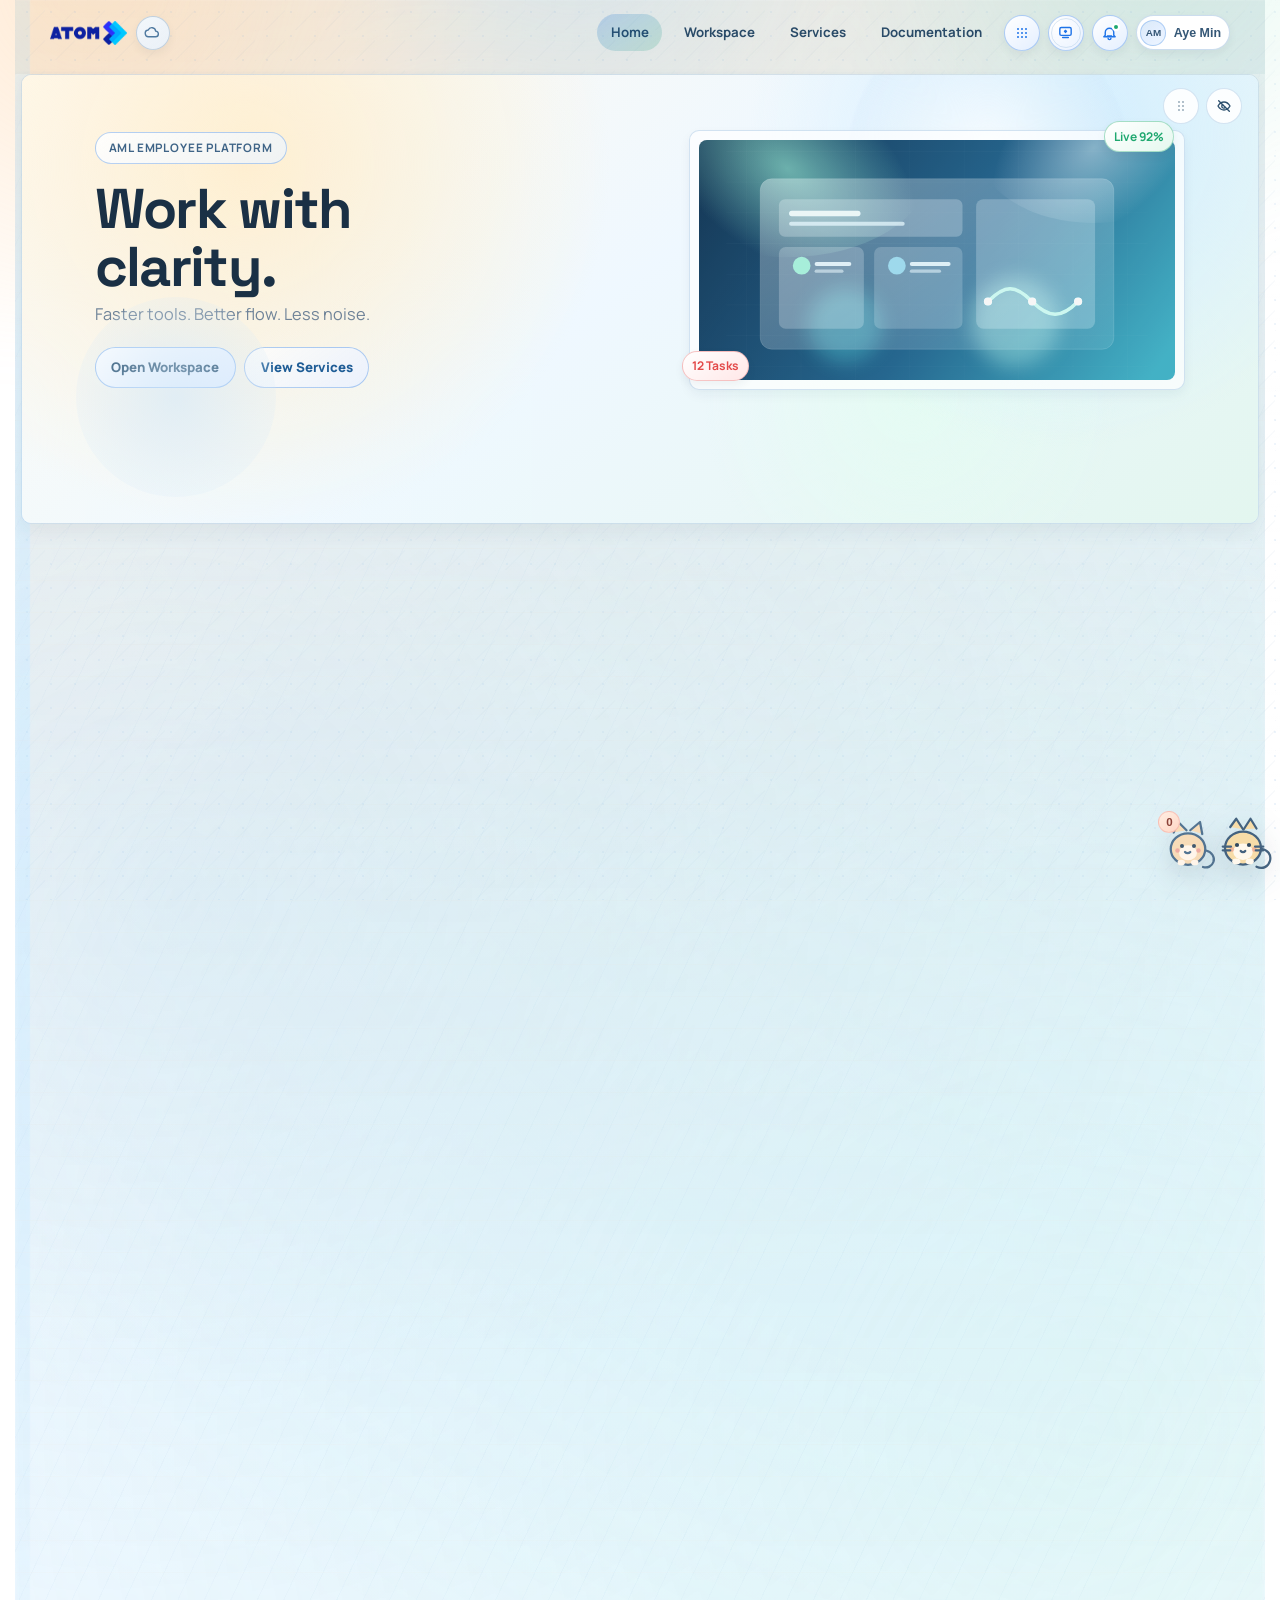
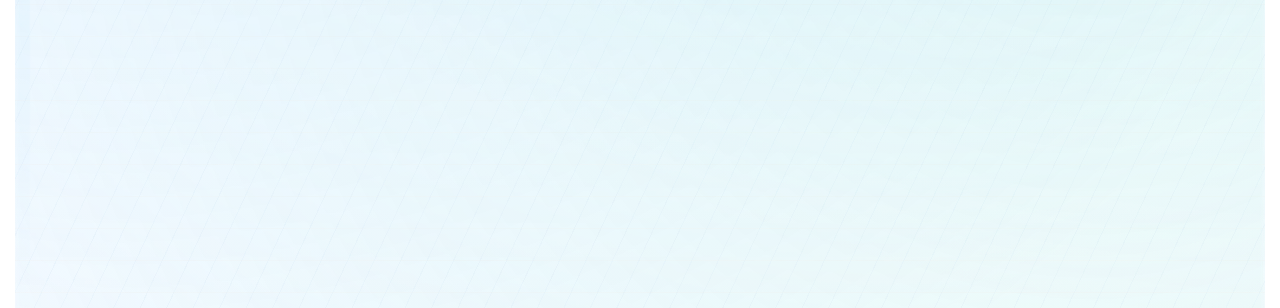
==== commit 6f17c540: "Improve documentation and move docs link to nav" ====
--- a/index.html
+++ b/index.html
@@ -20,6 +20,7 @@
           <a data-link="home" href="index.html">Home</a>
           <a data-link="workspace" href="workspace.html">Workspace</a>
           <a data-link="services" href="services.html">Services</a>
+          <a data-link="documentation" href="technical.html">Documentation</a>
         </nav>
         <div class="nav-right" aria-label="Account">
           <button class="icon-btn" type="button" aria-label="Notifications">
@@ -175,7 +176,6 @@
       <p>ATOM Workspace</p>
       <nav class="footer-links" aria-label="Footer">
         <a href="faq.html">FAQ</a>
-        <a href="technical.html">Documentation</a>
         <a href="version.html">Version</a>
         <a href="legal.html">Legal</a>
         <a href="privacy.html">Privacy</a>
--- a/styles.css
+++ b/styles.css
@@ -2261,6 +2261,150 @@
   color: var(--muted);
 }
 
+.doc-flow {
+  display: grid;
+  grid-template-columns: repeat(4, minmax(0, 1fr));
+  gap: 0.8rem;
+  margin-top: 1rem;
+}
+
+.doc-flow-card,
+.doc-mini-card,
+.doc-phase-card,
+.doc-code {
+  border-radius: 18px;
+  border: 1px solid rgba(133, 175, 214, 0.22);
+  background: linear-gradient(180deg, rgba(255, 255, 255, 0.98), rgba(246, 251, 255, 0.95));
+}
+
+.doc-flow-card {
+  position: relative;
+  padding: 0.9rem 1rem;
+}
+
+.doc-flow-card strong,
+.doc-mini-card strong,
+.doc-phase-card h3 {
+  display: block;
+  color: var(--ink-800);
+}
+
+.doc-flow-card span,
+.doc-mini-card,
+.doc-phase-card p {
+  color: var(--muted);
+  line-height: 1.5;
+}
+
+.doc-flow-card:not(:last-child)::after {
+  content: "->";
+  position: absolute;
+  top: 50%;
+  right: -0.65rem;
+  transform: translateY(-50%);
+  color: rgba(111, 144, 174, 0.8);
+  font-size: 0.92rem;
+  font-weight: 800;
+}
+
+.doc-steps {
+  display: grid;
+  grid-template-columns: repeat(4, minmax(0, 1fr));
+  gap: 0.8rem;
+  margin-top: 1rem;
+}
+
+.doc-step {
+  border-radius: 18px;
+  border: 1px solid rgba(133, 175, 214, 0.22);
+  background: linear-gradient(180deg, rgba(245, 251, 255, 0.96), rgba(238, 247, 255, 0.9));
+  padding: 0.9rem 1rem;
+}
+
+.doc-step strong {
+  display: block;
+  color: var(--ink-800);
+}
+
+.doc-step span {
+  display: block;
+  margin-top: 0.3rem;
+  color: var(--muted);
+  line-height: 1.5;
+}
+
+.doc-mini-grid,
+.doc-phase-grid {
+  display: grid;
+  gap: 0.8rem;
+  margin-top: 1rem;
+}
+
+.doc-mini-grid {
+  grid-template-columns: repeat(2, minmax(0, 1fr));
+}
+
+.doc-mini-card {
+  padding: 0.9rem 1rem;
+}
+
+.doc-mini-card code {
+  display: inline-block;
+  margin-top: 0.38rem;
+  color: var(--ink-800);
+  font-weight: 700;
+}
+
+.doc-code {
+  margin-top: 1rem;
+  overflow: hidden;
+}
+
+.doc-code pre {
+  margin: 0;
+  padding: 1rem 1.05rem;
+  overflow: auto;
+  font-size: 0.92rem;
+  line-height: 1.6;
+  color: var(--ink-800);
+  background: transparent;
+}
+
+.doc-phase-grid {
+  grid-template-columns: repeat(3, minmax(0, 1fr));
+}
+
+.doc-phase-card {
+  padding: 1rem;
+}
+
+.doc-phase-tag {
+  display: inline-flex;
+  align-items: center;
+  gap: 0.3rem;
+  padding: 0.28rem 0.58rem;
+  border-radius: 999px;
+  background: rgba(108, 153, 218, 0.14);
+  color: #355d8c;
+  font-size: 0.8rem;
+  font-weight: 800;
+  letter-spacing: 0.04em;
+  text-transform: uppercase;
+}
+
+.doc-phase-card h3 {
+  margin: 0.72rem 0 0;
+}
+
+.doc-phase-card p {
+  margin: 0.45rem 0 0;
+}
+
+.doc-phase-card.is-priority {
+  border-color: rgba(86, 149, 226, 0.34);
+  box-shadow: 0 16px 30px rgba(86, 149, 226, 0.12);
+}
+
 .palette-grid {
   display: grid;
   grid-template-columns: repeat(4, minmax(0, 1fr));
@@ -3390,6 +3534,11 @@
 [data-theme="dark"] .docs-side-note,
 [data-theme="dark"] .doc-stat,
 [data-theme="dark"] .doc-card,
+[data-theme="dark"] .doc-flow-card,
+[data-theme="dark"] .doc-step,
+[data-theme="dark"] .doc-mini-card,
+[data-theme="dark"] .doc-phase-card,
+[data-theme="dark"] .doc-code,
 [data-theme="dark"] .doc-row,
 [data-theme="dark"] .doc-note,
 [data-theme="dark"] .palette-card {
@@ -3409,8 +3558,11 @@
 
 [data-theme="dark"] .docs-search,
 [data-theme="dark"] .doc-stat span,
+[data-theme="dark"] .doc-flow-card span,
+[data-theme="dark"] .doc-step span,
 [data-theme="dark"] .doc-row span,
 [data-theme="dark"] .doc-note p,
+[data-theme="dark"] .doc-phase-card p,
 [data-theme="dark"] .palette-card p,
 [data-theme="dark"] .docs-side-note p {
   color: #9eb7d0;
@@ -3419,12 +3571,30 @@
 [data-theme="dark"] .docs-sidebar h1,
 [data-theme="dark"] .doc-heading h2,
 [data-theme="dark"] .doc-card h3,
+[data-theme="dark"] .doc-flow-card strong,
+[data-theme="dark"] .doc-mini-card strong,
+[data-theme="dark"] .doc-step strong,
+[data-theme="dark"] .doc-phase-card h3,
 [data-theme="dark"] .doc-row strong,
 [data-theme="dark"] .doc-note strong,
 [data-theme="dark"] .palette-card strong,
 [data-theme="dark"] .docs-side-note strong,
 [data-theme="dark"] .doc-stat strong {
   color: #edf5ff;
+}
+
+[data-theme="dark"] .doc-mini-card code,
+[data-theme="dark"] .doc-code pre {
+  color: #edf5ff;
+}
+
+[data-theme="dark"] .doc-flow-card:not(:last-child)::after {
+  color: rgba(179, 208, 245, 0.72);
+}
+
+[data-theme="dark"] .doc-phase-tag {
+  background: rgba(126, 178, 255, 0.16);
+  color: #cfe6ff;
 }
 
 [data-theme="dark"] .layout-assistant-panel,
@@ -3694,6 +3864,9 @@
 
   .docs-shell,
   .doc-grid-2,
+  .doc-flow,
+  .doc-steps,
+  .doc-phase-grid,
   .palette-grid {
     grid-template-columns: 1fr;
   }
@@ -3760,6 +3933,10 @@
     position: static;
   }
 
+  .doc-flow-card::after {
+    display: none;
+  }
+
   .docs-topic-list {
     grid-template-columns: repeat(2, minmax(0, 1fr));
   }
@@ -3864,6 +4041,10 @@
   .layout-assistant {
     right: 3.85rem;
     bottom: -1.8rem;
+  }
+
+  .doc-mini-grid {
+    grid-template-columns: 1fr;
   }
 
   .layout-assistant-ball {
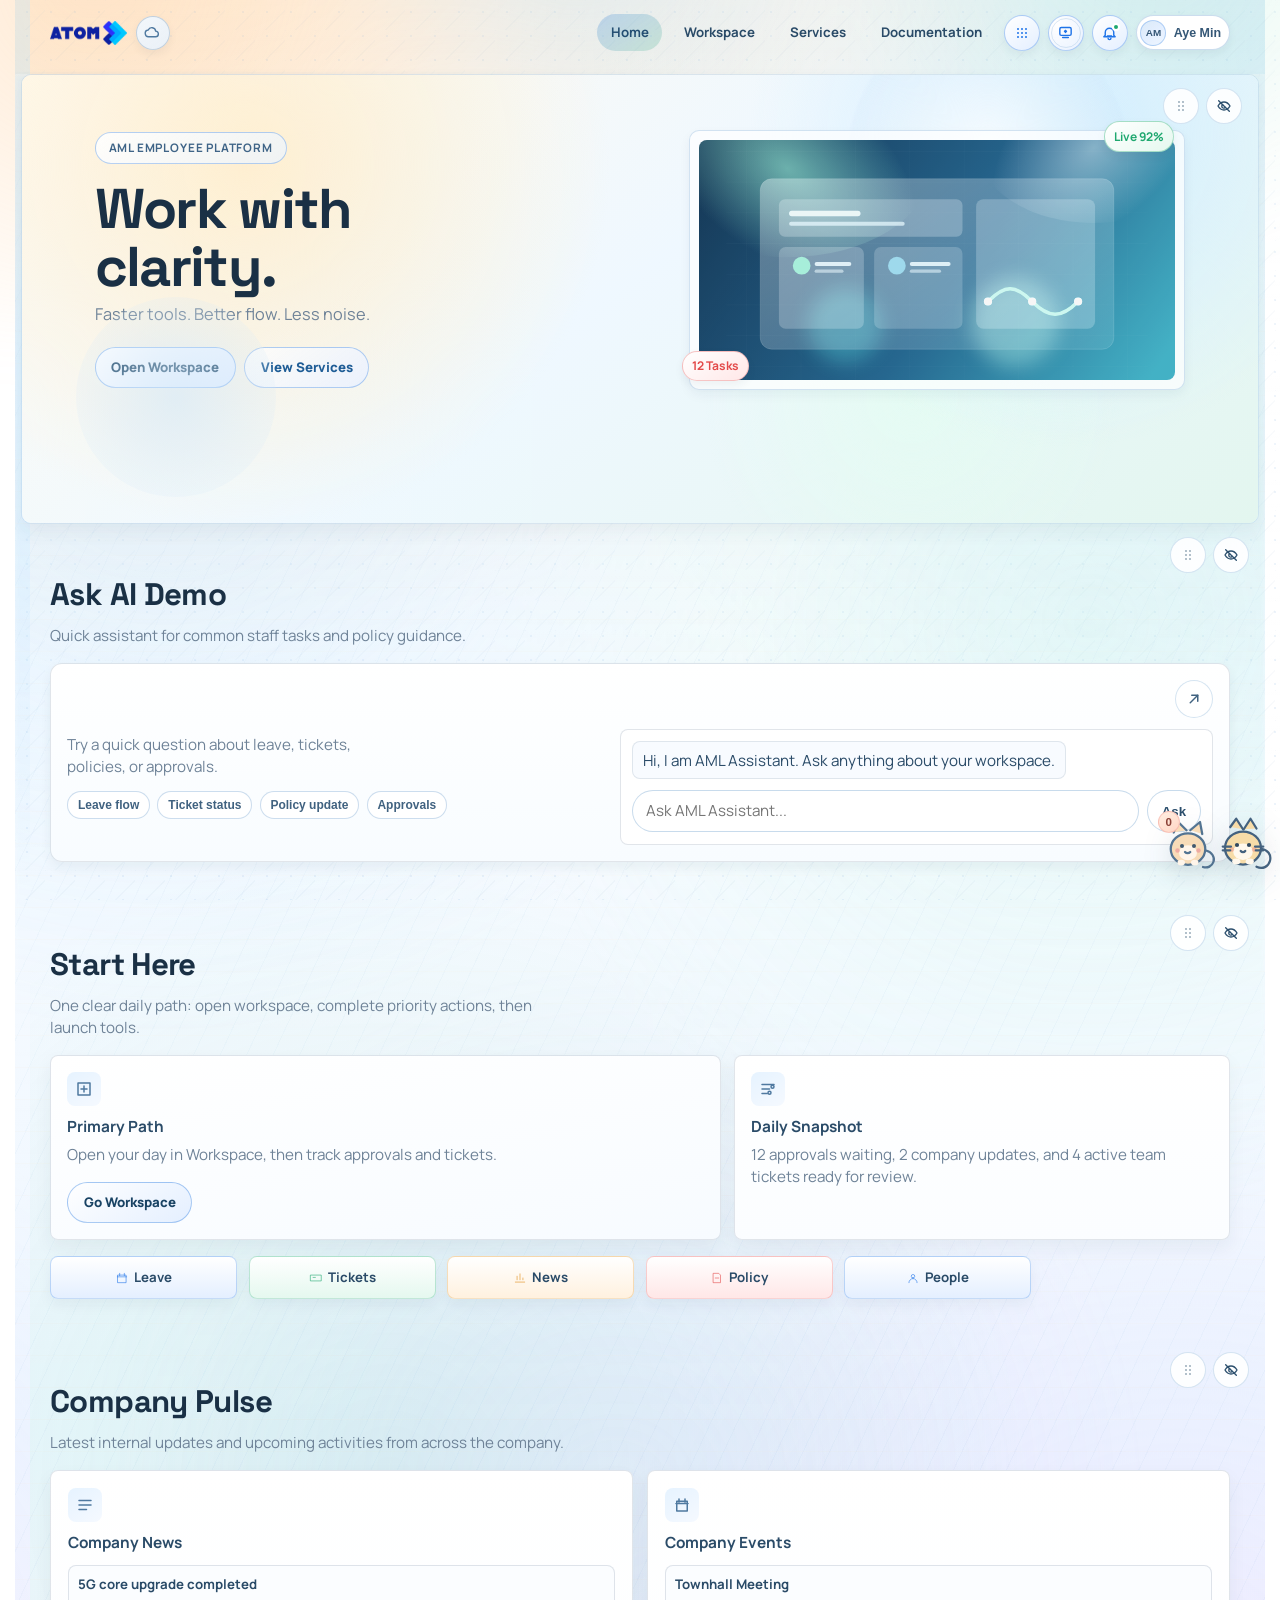
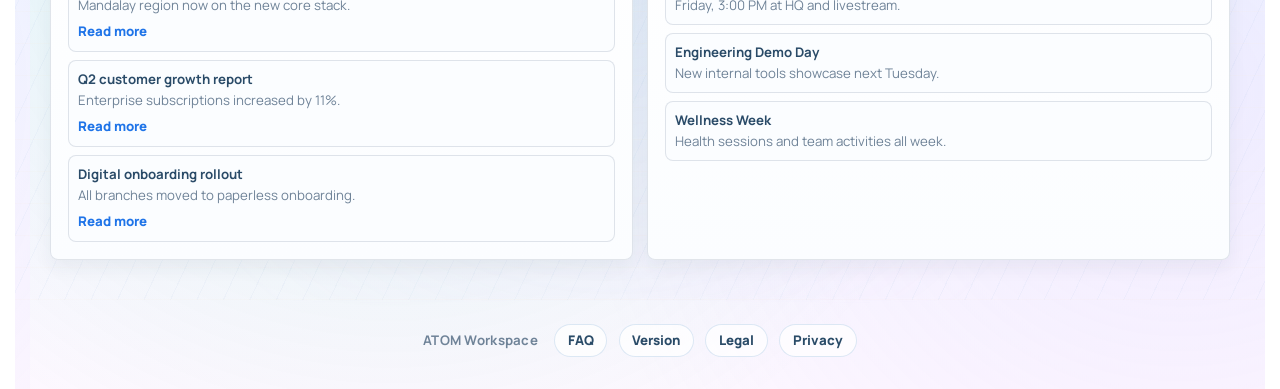
==== commit 8c0278cb: "news add" ====
--- a/index.html
+++ b/index.html
@@ -149,9 +149,9 @@
             </div>
             <h3>Company News</h3>
             <ul class="pulse-list">
-              <li><strong>5G core upgrade completed</strong><span>Mandalay region now on the new core stack.</span></li>
-              <li><strong>Q2 customer growth report</strong><span>Enterprise subscriptions increased by 11%.</span></li>
-              <li><strong>Digital onboarding rollout</strong><span>All branches moved to paperless onboarding.</span></li>
+              <li><strong>5G core upgrade completed</strong><span>Mandalay region now on the new core stack.</span><a class="pulse-link" href="newsroom.html#news-5g-upgrade">Read more</a></li>
+              <li><strong>Q2 customer growth report</strong><span>Enterprise subscriptions increased by 11%.</span><a class="pulse-link" href="newsroom.html#news-customer-growth">Read more</a></li>
+              <li><strong>Digital onboarding rollout</strong><span>All branches moved to paperless onboarding.</span><a class="pulse-link" href="newsroom.html#news-onboarding">Read more</a></li>
             </ul>
           </article>
           <article class="card pulse-card tilt">
--- a/styles.css
+++ b/styles.css
@@ -345,12 +345,22 @@
   font-size: var(--text-sm);
   color: var(--ink-800);
   transition: background-color 0.2s ease, color 0.2s ease;
+  cursor: grab;
 }
 
 .nav-links a.active,
 .nav-links a:hover {
   background: linear-gradient(145deg, rgba(47, 125, 225, 0.24), rgba(31, 168, 111, 0.18));
   color: #244f73;
+}
+
+.nav-links a.is-nav-dragging {
+  opacity: 0.56;
+  cursor: grabbing;
+}
+
+.nav-links a.is-nav-drop-target {
+  box-shadow: inset 0 0 0 1px rgba(47, 125, 225, 0.34);
 }
 
 .nav-right {
@@ -1059,6 +1069,27 @@
   font-size: var(--text-sm);
 }
 
+.layout-nav-note {
+  margin-top: 0.85rem;
+  padding: 0.72rem 0.82rem;
+  border-radius: 16px;
+  border: 1px solid rgba(133, 175, 214, 0.24);
+  background: rgba(255, 255, 255, 0.72);
+}
+
+.layout-nav-note strong {
+  display: block;
+  color: var(--ink-800);
+}
+
+.layout-nav-note span {
+  display: block;
+  margin-top: 0.18rem;
+  color: var(--muted);
+  font-size: var(--text-sm);
+  line-height: 1.45;
+}
+
 .layout-manager-actions {
   margin-top: 0.8rem;
   display: flex;
@@ -1444,6 +1475,32 @@
   margin-top: 0.12rem;
   color: var(--muted);
   font-size: var(--text-sm);
+}
+
+.pulse-link {
+  display: inline-flex;
+  align-items: center;
+  margin-top: 0.42rem;
+  color: var(--accent-1);
+  font-size: var(--text-sm);
+  font-weight: 800;
+}
+
+.pulse-link:hover {
+  text-decoration: underline;
+}
+
+.newsroom-grid {
+  display: grid;
+  gap: 0.9rem;
+}
+
+.newsroom-article {
+  padding: 1.1rem;
+}
+
+.newsroom-article h2 {
+  margin-top: 0.2rem;
 }
 
 .media-card {
@@ -3598,6 +3655,7 @@
 }
 
 [data-theme="dark"] .layout-assistant-panel,
+[data-theme="dark"] .layout-nav-note,
 [data-theme="dark"] .layout-hidden-chip,
 [data-theme="dark"] .layout-reset-btn,
 [data-theme="dark"] .layout-control-btn {
@@ -3617,8 +3675,13 @@
 }
 
 [data-theme="dark"] .layout-assistant-panel-head span,
+[data-theme="dark"] .layout-nav-note span,
 [data-theme="dark"] .layout-hidden-empty {
   color: #9eb7d0;
+}
+
+[data-theme="dark"] .layout-nav-note strong {
+  color: #edf5ff;
 }
 
 [data-theme="dark"] .layout-assistant-badge {
